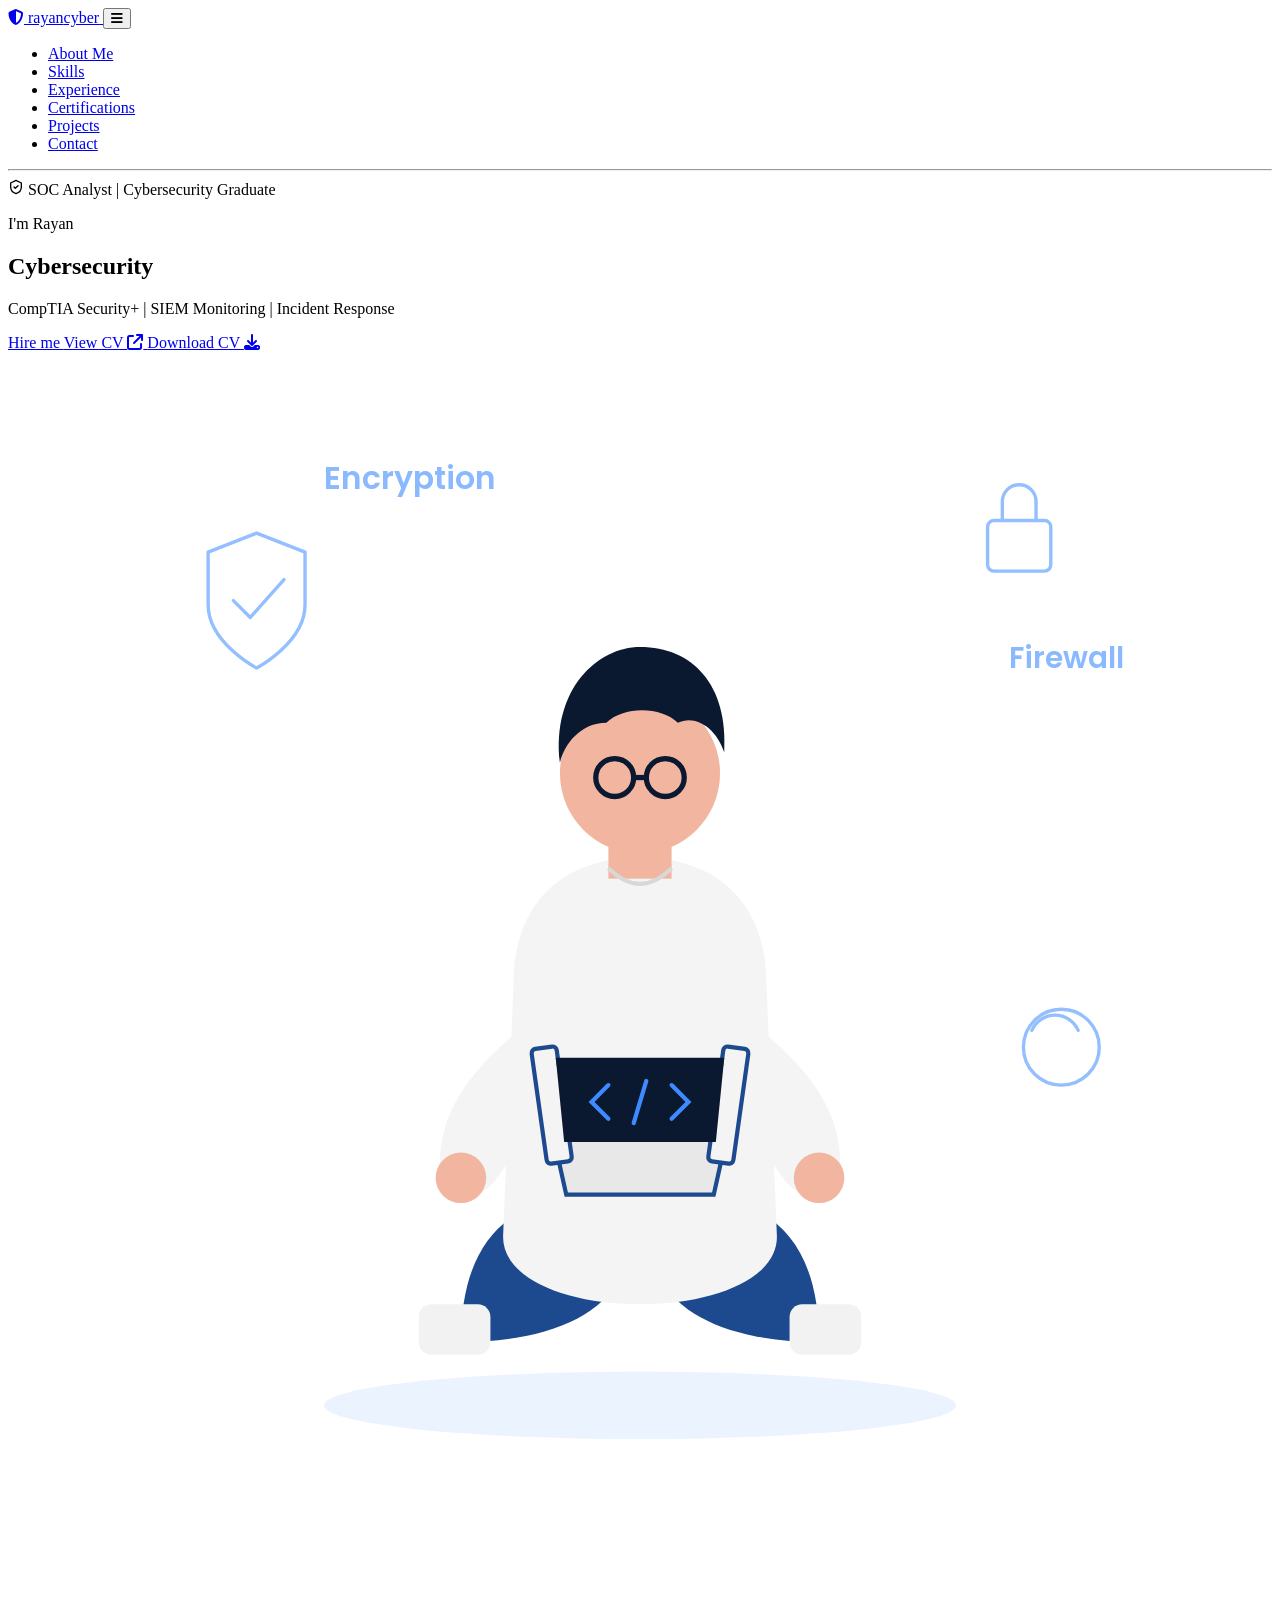
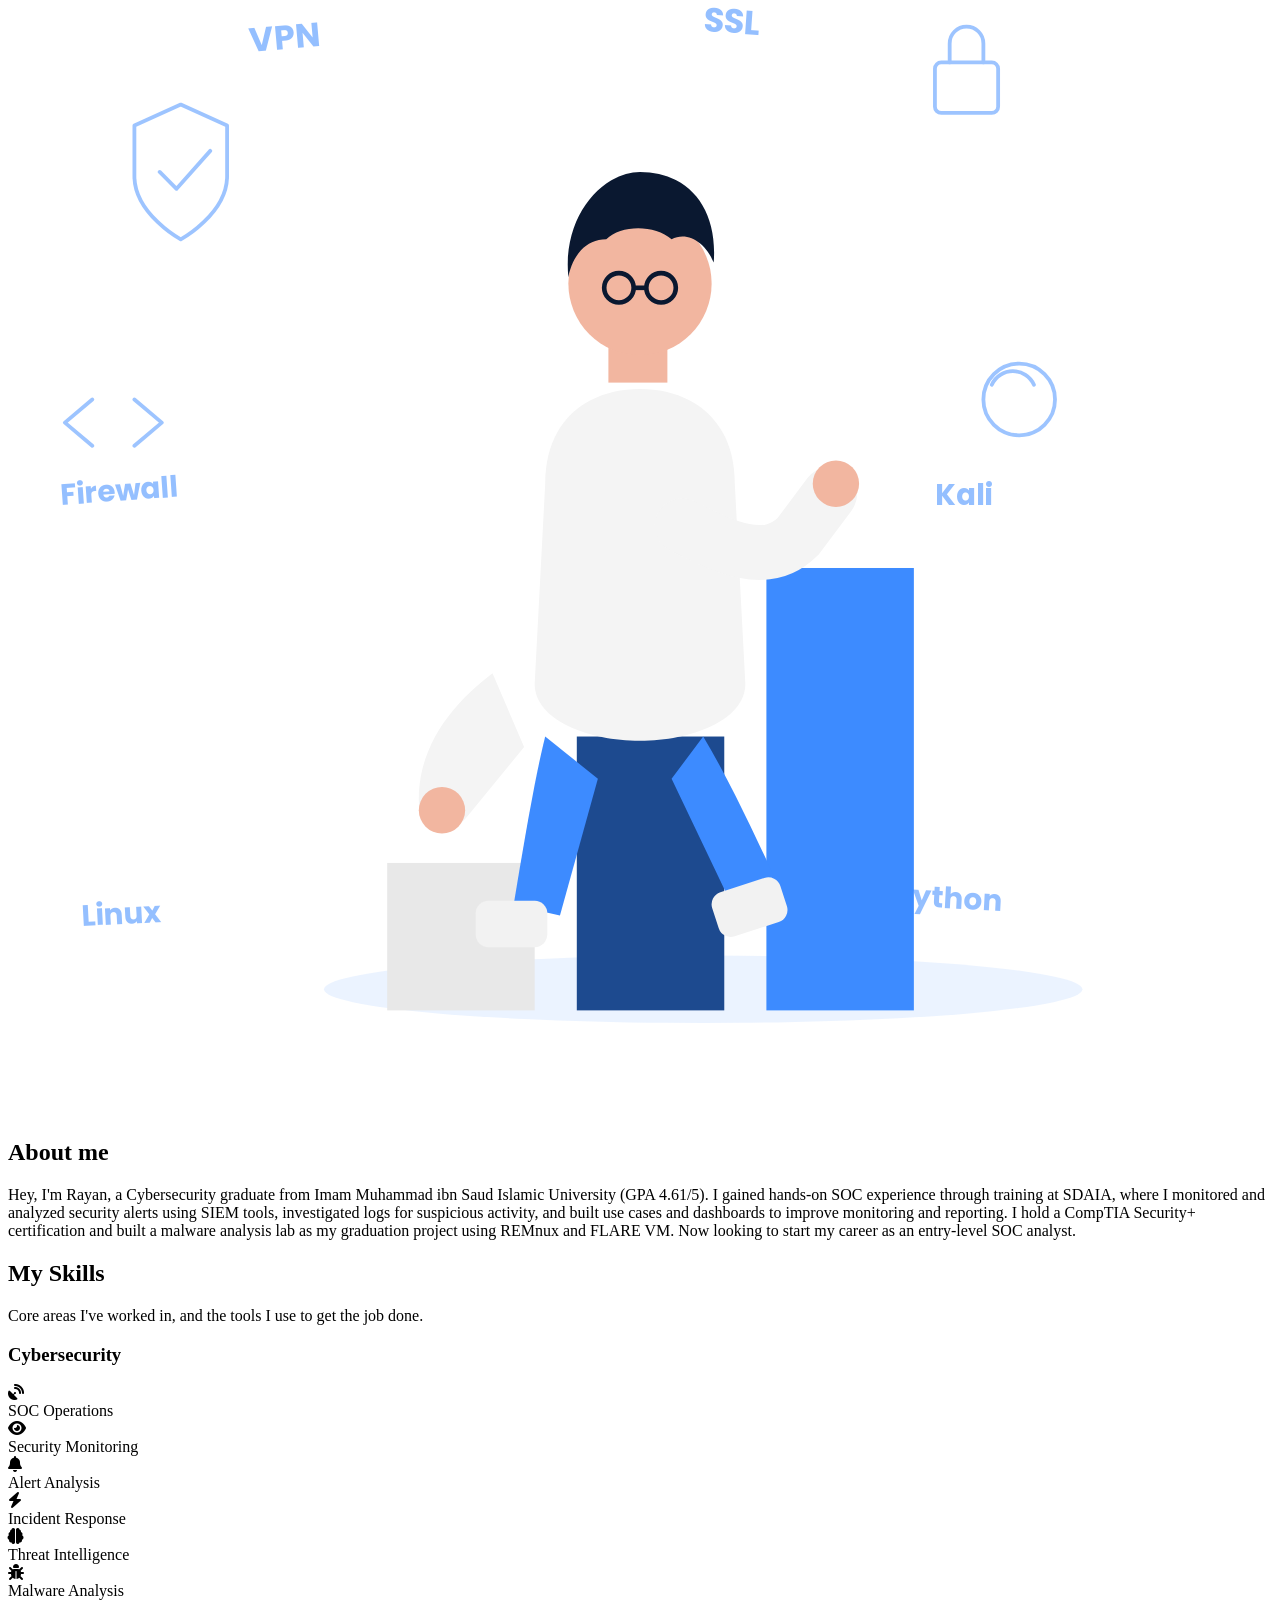
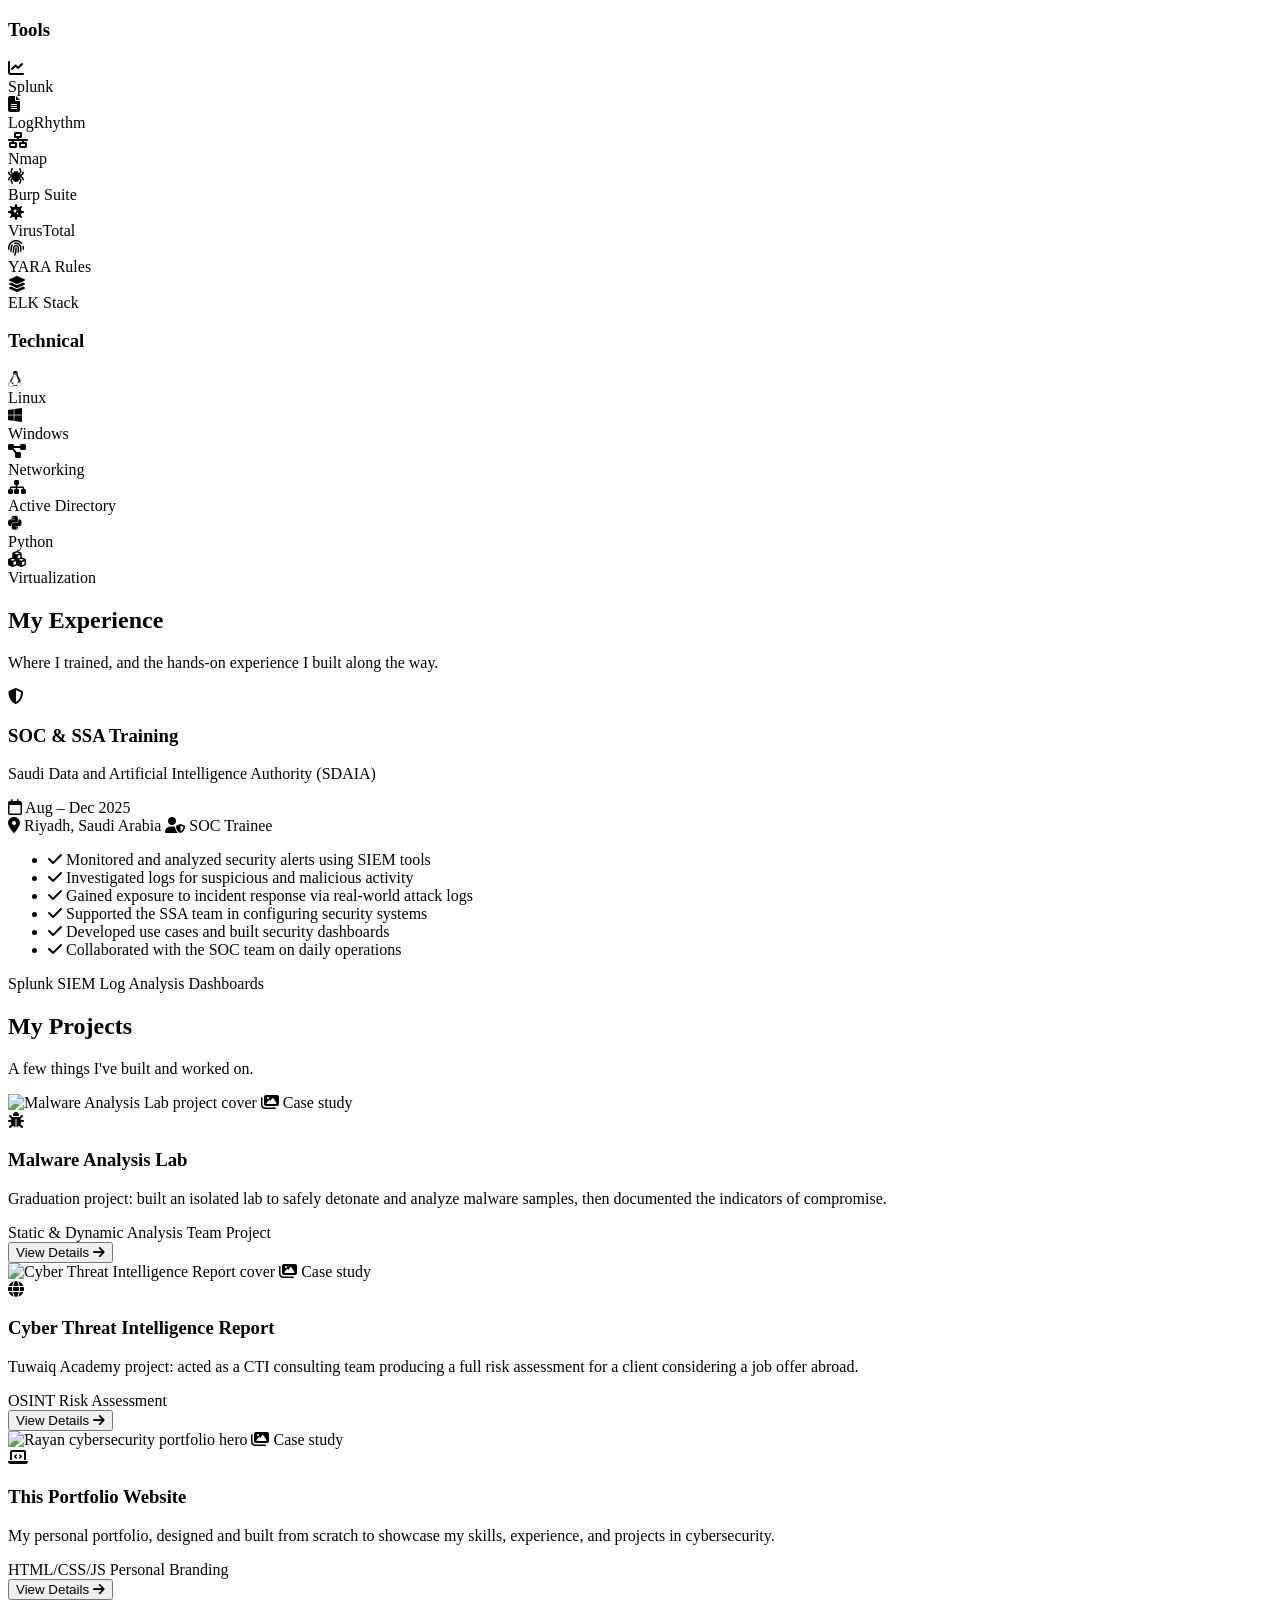
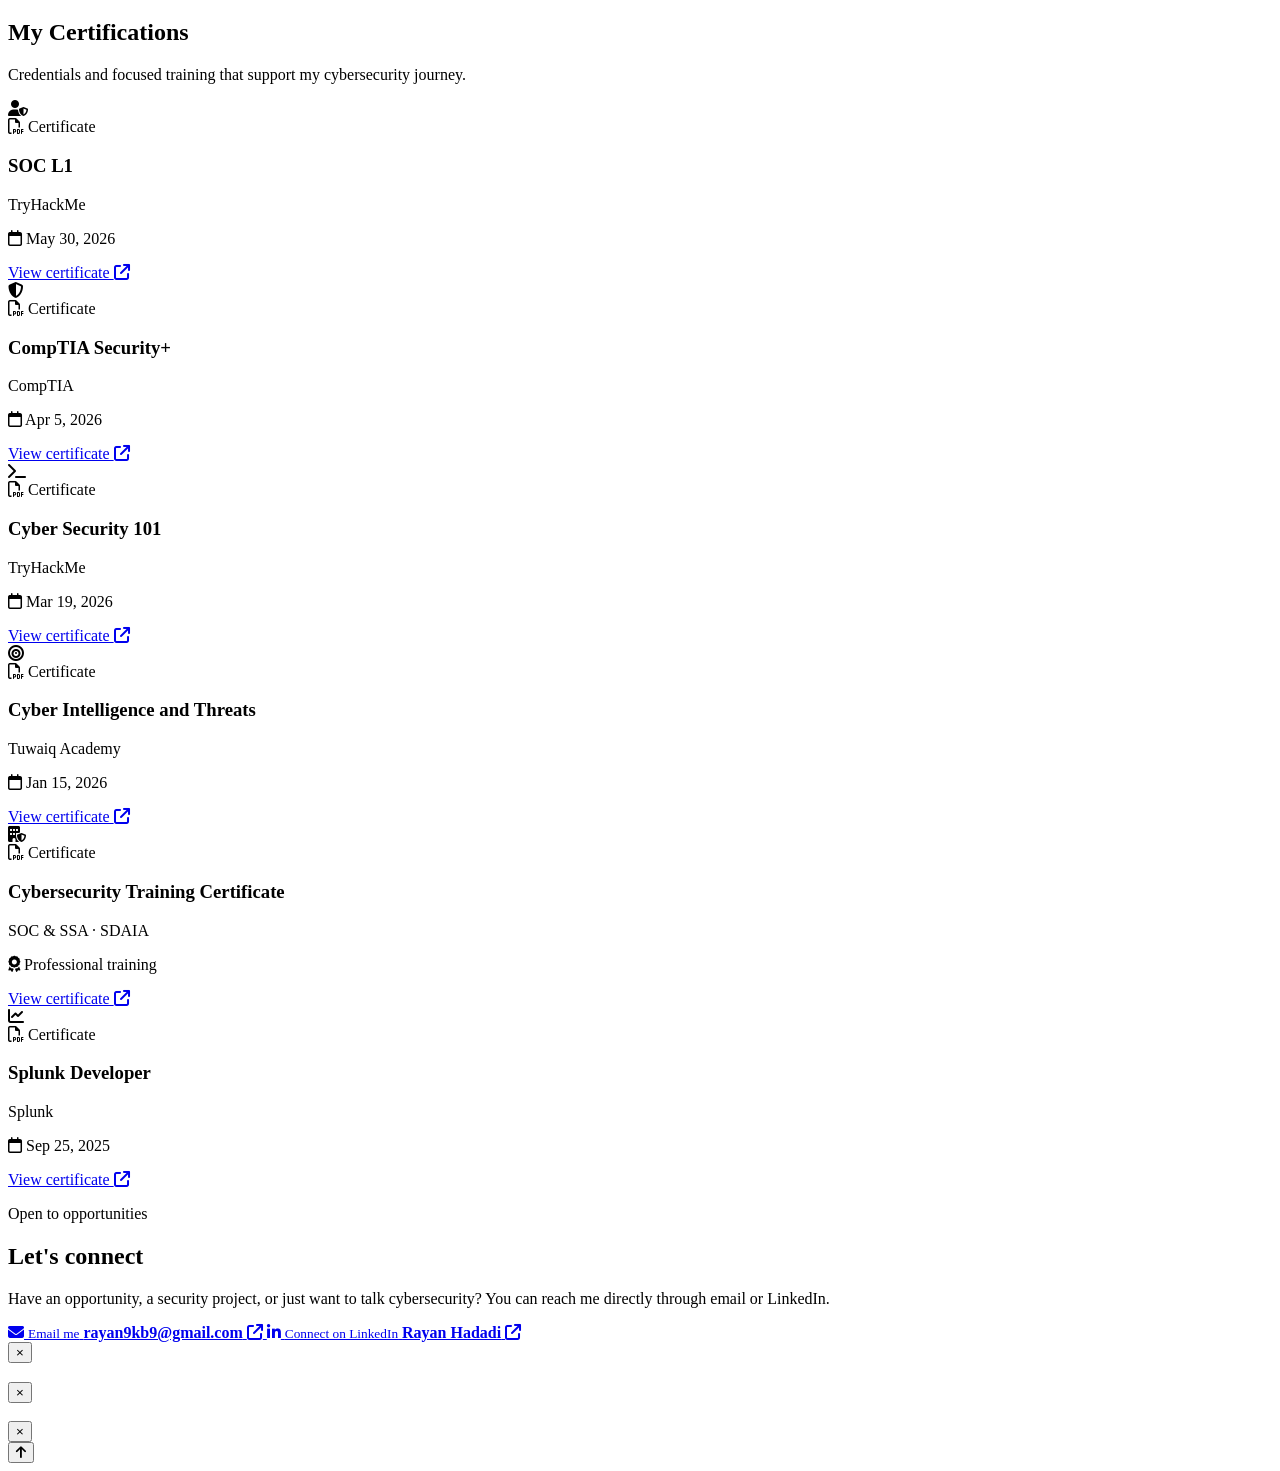
==== index.html @ 91f039a7 "Add files via upload" ====
<!DOCTYPE html>
<html lang="en">
<head>
    <meta charset="UTF-8">
    <meta name="viewport" content="width=device-width, initial-scale=1.0">
    <link rel="stylesheet" href="styles.css" />
    <link rel="preconnect" href="https://fonts.googleapis.com">
    <link href="https://fonts.googleapis.com/css2?family=Poppins:wght@400;600;700;800&display=swap" rel="stylesheet">
    <link rel="stylesheet" href="https://cdnjs.cloudflare.com/ajax/libs/font-awesome/6.5.1/css/all.min.css">
    <title>Rayan | Cybersecurity</title>
</head>
<body>

    <div class="header-bar" id="headerBar">
    <header>
        <a class="brand" href="#top" aria-label="Rayan home">
            <span class="brand-shield"><i class="fa-solid fa-shield-halved"></i></span>
            <span class="brand-name">rayan<span>cyber</span></span>
        </a>

        <button class="nav-toggle" id="navToggle" aria-label="Toggle menu" aria-expanded="false" aria-controls="navMenu">
            <i class="fa-solid fa-bars"></i>
        </button>

         <nav class="navigation" id="navMenu">
            <ul>
               <li><a href="#aboutMe">About Me</a></li>
               <li><a href="#skills">Skills</a></li>
               <li><a href="#experience">Experience</a></li>
                <li><a href="#certifications">Certifications</a></li>
               <li><a href="#projects">Projects</a></li>
               <li><a href="#contactMe">Contact</a></li>
            </ul>
         </nav>
    </header>
    <hr />
    </div>

    <main id="top">
    <section class="hero">

        <div class="hero-grid-bg" aria-hidden="true"></div>

        <div class="hero-text">
            <div class="hero-badge">
                <svg xmlns="http://www.w3.org/2000/svg" width="16" height="16" viewBox="0 0 24 24" fill="none" stroke="currentColor" stroke-width="2" stroke-linecap="round" stroke-linejoin="round">
                    <path d="M12 2 L20 6 V12 C20 17 16.5 20.5 12 22 C7.5 20.5 4 17 4 12 V6 Z"></path>
                    <path d="M9 12 l2 2 4-4"></path>
                </svg>
                <span>SOC Analyst | Cybersecurity Graduate</span>
            </div>

            <p class="hero-greeting">I'm Rayan</p>
            <h1 class="hero-title">Cybersecurity</h1>
            <p class="hero-subtitle">CompTIA Security+ | SIEM Monitoring | Incident Response</p>

            <div class="hero-buttons">
    <a href="#aboutMe" class="btn btn-primary">
        Hire me
    </a>

    <a
        href="assets/Rayan-Cyber-CV.pdf"
        class="btn btn-secondary"
        target="_blank"
        rel="noopener noreferrer"
    >
        View CV
        <i class="fa-solid fa-arrow-up-right-from-square"></i>
    </a>

    <a
        href="assets/Rayan-Cyber-CV.pdf"
        class="btn btn-secondary"
        download="Rayan-Hadadi-CV.pdf"
    >
        Download CV
        <i class="fa-solid fa-download"></i>
    </a>
</div>
</div>

        </div>

        <div class="hero-illustration">
            <svg viewBox="0 0 600 560" xmlns="http://www.w3.org/2000/svg">

                <!-- minimal supporting icons, quiet and few -->
                <g fill="none" stroke="#3d8bff" stroke-width="1.6" stroke-linecap="round" stroke-linejoin="round" opacity="0.55">

                    <!-- shield top-left -->
                    <path d="M95 95 L118 86 L141 95 L141 120 C141 138 118 150 118 150 C118 150 95 138 95 120 Z" />
                    <path d="M107 118 L115 126 L131 108" />

                    <!-- lock top-right -->
                    <rect x="465" y="80" width="30" height="24" rx="3" />
                    <path d="M472 80 v-9 a8 8 0 0 1 16 0 v9" />

                    <!-- fingerprint bottom-right -->
                    <circle cx="500" cy="330" r="18" />
                    <path d="M486 322 a12 12 0 0 1 22 0" />
                </g>

                <!-- quiet label -->
                <text x="150" y="65" font-family="Poppins, sans-serif" font-size="15" fill="#3d8bff" opacity="0.6" font-weight="600">Encryption</text>
                <text x="475" y="150" font-family="Poppins, sans-serif" font-size="14" fill="#3d8bff" opacity="0.6" font-weight="600">Firewall</text>

                <!-- ground shadow -->
                <ellipse cx="300" cy="500" rx="150" ry="16" fill="#3d8bff" opacity="0.10" />

                <!-- character sitting cross-legged with laptop -->
                <g>
                    <!-- legs -->
                    <path d="M215 470 C215 420 240 400 280 400 C300 400 300 420 290 440 C280 460 250 470 215 470 Z" fill="#1d4a8f"/>
                    <path d="M385 470 C385 420 360 400 320 400 C300 400 300 420 310 440 C320 460 350 470 385 470 Z" fill="#1d4a8f"/>
                    <rect x="195" y="452" width="34" height="24" rx="6" fill="#f2f2f2"/>
                    <rect x="371" y="452" width="34" height="24" rx="6" fill="#f2f2f2"/>

                    <!-- torso -->
                    <path d="M240 300 C240 260 265 240 300 240 C335 240 360 260 360 300 L365 420 C365 440 335 452 300 452 C265 452 235 440 235 420 Z" fill="#f4f4f4"/>

                    <!-- arms -->
                    <path d="M245 320 C220 340 205 360 205 385 C205 400 220 405 230 395 L255 360" fill="#f4f4f4"/>
                    <path d="M355 320 C380 340 395 360 395 385 C395 400 380 405 370 395 L345 360" fill="#f4f4f4"/>
                    <circle cx="215" cy="392" r="12" fill="#f2b6a0"/>
                    <circle cx="385" cy="392" r="12" fill="#f2b6a0"/>

                    <!-- laptop -->
                    <g>
                        <path d="M255 355 L345 355 L335 400 L265 400 Z" fill="#e8e8e8" stroke="#1d4a8f" stroke-width="2"/>
                        <rect x="252" y="330" width="12" height="55" rx="2" fill="#f4f4f4" stroke="#1d4a8f" stroke-width="2" transform="rotate(-8 258 357)"/>
                        <rect x="336" y="330" width="12" height="55" rx="2" fill="#f4f4f4" stroke="#1d4a8f" stroke-width="2" transform="rotate(8 342 357)"/>
                        <path d="M260 335 L340 335 L336 375 L264 375 Z" fill="#0a1830"/>
                        <path d="M285 348 l-8 8 8 8 M315 348 l8 8 -8 8 M303 346 l-6 20" stroke="#3d8bff" stroke-width="2" fill="none" stroke-linecap="round"/>
                    </g>

                    <!-- neck + head -->
                    <rect x="285" y="225" width="30" height="25" fill="#f2b6a0"/>
                    <circle cx="300" cy="200" r="38" fill="#f2b6a0"/>

                    <!-- hair -->
                    <path d="M262 195 C258 160 280 140 300 140 C325 140 342 158 340 190 C336 178 326 172 318 176 C310 168 292 168 284 176 C272 176 264 186 262 195 Z" fill="#0a1830"/>

                    <!-- glasses -->
                    <circle cx="288" cy="202" r="9" fill="none" stroke="#0a1830" stroke-width="2.5"/>
                    <circle cx="312" cy="202" r="9" fill="none" stroke="#0a1830" stroke-width="2.5"/>
                    <path d="M297 202 h6" stroke="#0a1830" stroke-width="2.5"/>

                    <!-- hoodie strings -->
                    <path d="M285 245 q15 15 30 0" fill="none" stroke="#d8d8d8" stroke-width="2"/>
                </g>
            </svg>
        </div>

    </section>

    <section class="about" id="aboutMe">

        <div class="about-illustration">
            <svg viewBox="0 0 600 560" xmlns="http://www.w3.org/2000/svg">

                <g fill="none" stroke="#3d8bff" stroke-width="1.8" stroke-linecap="round" stroke-linejoin="round" opacity="0.5">
                    <path d="M60 90 L82 80 L104 90 L104 114 C104 132 82 144 82 144 C82 144 60 132 60 114 Z" />
                    <path d="M72 112 L80 120 L96 102" />
                    <rect x="440" y="60" width="30" height="24" rx="3" />
                    <path d="M447 60 v-9 a8 8 0 0 1 16 0 v9" />
                    <path d="M40 220 l-13 11 13 11" />
                    <path d="M60 220 l13 11 -13 11" />
                    <circle cx="480" cy="220" r="17" />
                    <path d="M467 213 a11 11 0 0 1 20 0" />
                </g>

                <text x="115" y="55" font-family="Poppins, sans-serif" font-size="16" fill="#3d8bff" opacity="0.55" font-weight="700" transform="rotate(-5 115 55)">VPN</text>
                <text x="330" y="45" font-family="Poppins, sans-serif" font-size="16" fill="#3d8bff" opacity="0.55" font-weight="700" transform="rotate(4 330 45)">SSL</text>
                <text x="25" y="270" font-family="Poppins, sans-serif" font-size="14" fill="#3d8bff" opacity="0.55" font-weight="700" transform="rotate(-4 25 270)">Firewall</text>
                <text x="440" y="270" font-family="Poppins, sans-serif" font-size="14" fill="#3d8bff" opacity="0.55" font-weight="700">Kali</text>
                <text x="35" y="470" font-family="Poppins, sans-serif" font-size="14" fill="#3d8bff" opacity="0.55" font-weight="700" transform="rotate(-3 35 470)">Linux</text>
                <text x="420" y="460" font-family="Poppins, sans-serif" font-size="14" fill="#3d8bff" opacity="0.55" font-weight="700" transform="rotate(3 420 460)">Python</text>

                <ellipse cx="330" cy="500" rx="180" ry="16" fill="#3d8bff" opacity="0.10" />

                <rect x="180" y="440" width="70" height="70" fill="#e8e8e8"/>
                <rect x="270" y="380" width="70" height="130" fill="#1d4a8f"/>
                <rect x="360" y="300" width="70" height="210" fill="#3d8bff"/>

                <g transform="translate(0,0)">
                    <path d="M230 350 C210 365 195 385 195 410 C195 425 210 428 218 418 L245 385" fill="#f4f4f4"/>
                    <circle cx="206" cy="415" r="11" fill="#f2b6a0"/>

                    <path d="M255 260 C255 230 275 215 300 215 C325 215 345 230 345 260 L350 355 C350 372 325 382 300 382 C275 382 250 372 250 355 Z" fill="#f4f4f4"/>

                    <path d="M320 280 C340 290 360 300 375 285 L390 265" fill="none" stroke="#f4f4f4" stroke-width="26" stroke-linecap="round"/>
                    <circle cx="393" cy="260" r="11" fill="#f2b6a0"/>

                    <path d="M255 380 C250 400 245 430 240 460 L262 465 L280 400 Z" fill="#3d8bff"/>
                    <path d="M330 380 C345 405 358 435 368 455 L346 465 L315 400 Z" fill="#3d8bff"/>
                    <rect x="222" y="458" width="34" height="22" rx="6" fill="#f2f2f2"/>
                    <rect x="335" y="450" width="34" height="22" rx="6" fill="#f2f2f2" transform="rotate(-18 352 461)"/>

                    <rect x="285" y="188" width="28" height="24" fill="#f2b6a0"/>
                    <circle cx="300" cy="165" r="34" fill="#f2b6a0"/>
                    <path d="M266 162 C263 132 283 112 300 112 C322 112 337 128 335 155 C331 145 322 140 315 144 C307 137 291 137 284 144 C274 144 268 152 266 162 Z" fill="#0a1830"/>
                    <circle cx="290" cy="167" r="7" fill="none" stroke="#0a1830" stroke-width="2.2"/>
                    <circle cx="310" cy="167" r="7" fill="none" stroke="#0a1830" stroke-width="2.2"/>
                    <path d="M297 167 h6" stroke="#0a1830" stroke-width="2.2"/>
                </g>
            </svg>
        </div>

        <div class="about-text">
            <h2 class="about-title">About <span>me</span></h2>
            <p class="about-bio">
                Hey, I'm Rayan, a Cybersecurity graduate from Imam Muhammad ibn
                Saud Islamic University (GPA 4.61/5). I gained hands-on SOC
                experience through training at SDAIA, where I monitored and
                analyzed security alerts using SIEM tools, investigated logs for
                suspicious activity, and built use cases and dashboards to
                improve monitoring and reporting. I hold a CompTIA Security+
                certification and built a malware analysis lab as my graduation
                project using REMnux and FLARE VM. Now looking to start my
                career as an entry-level SOC analyst.
            </p>
        </div>

    </section>

    <section class="skills" id="skills">

        <div class="projects-heading">
            <h2 class="section-title">My <span>Skills</span></h2>
            <p class="section-subtitle">Core areas I've worked in, and the tools I use to get the job done.</p>
        </div>

        <div class="skills-grid">

            <div class="skill-card">
                <h3 class="skill-title">Cybersecurity</h3>
                <div class="skill-items">
                    <div class="skill-item" onclick="openSkillModal('SOC Operations', 'Running the day-to-day work of a Security Operations Center, watching over systems around the clock to catch threats early.')">
                        <div class="skill-icon"><i class="fa-solid fa-satellite-dish"></i></div>
                        <span>SOC Operations</span>
                    </div>
                    <div class="skill-item" onclick="openSkillModal('Security Monitoring', 'Continuously watching logs and events to spot unusual activity before it turns into a real security problem.')">
                        <div class="skill-icon"><i class="fa-solid fa-eye"></i></div>
                        <span>Security Monitoring</span>
                    </div>
                    <div class="skill-item" onclick="openSkillModal('Alert Analysis', 'Reviewing security alerts to tell real threats apart from false positives, and prioritizing what needs attention first.')">
                        <div class="skill-icon"><i class="fa-solid fa-bell"></i></div>
                        <span>Alert Analysis</span>
                    </div>
                    <div class="skill-item" onclick="openSkillModal('Incident Response', 'Following a clear process to contain, investigate, and recover from a security incident as quickly as possible.')">
                        <div class="skill-icon"><i class="fa-solid fa-bolt"></i></div>
                        <span>Incident Response</span>
                    </div>
                    <div class="skill-item" onclick="openSkillModal('Threat Intelligence', 'Gathering and using information about attacker tactics and known threats to stay one step ahead of them.')">
                        <div class="skill-icon"><i class="fa-solid fa-brain"></i></div>
                        <span>Threat Intelligence</span>
                    </div>
                    <div class="skill-item" onclick="openSkillModal('Malware Analysis', 'Examining suspicious files or programs to understand what they do and how dangerous they really are.')">
                        <div class="skill-icon"><i class="fa-solid fa-bug"></i></div>
                        <span>Malware Analysis</span>
                    </div>
                </div>
            </div>

            <div class="skill-card">
                <h3 class="skill-title">Tools</h3>
                <div class="skill-items">
                    <div class="skill-item" onclick="openSkillModal('Splunk', 'A SIEM platform used to collect, search, and visualize logs from across an organization to detect threats.')">
                        <div class="skill-icon"><i class="fa-solid fa-chart-line"></i></div>
                        <span>Splunk</span>
                    </div>
                    <div class="skill-item" onclick="openSkillModal('LogRhythm', 'A SIEM tool used to centralize security logs and build detection rules and monitoring dashboards.')">
                        <div class="skill-icon"><i class="fa-solid fa-file-lines"></i></div>
                        <span>LogRhythm</span>
                    </div>
                    <div class="skill-item" onclick="openSkillModal('Nmap', 'A network scanning tool used to discover devices, open ports, and running services on a network.')">
                        <div class="skill-icon"><i class="fa-solid fa-network-wired"></i></div>
                        <span>Nmap</span>
                    </div>
                    <div class="skill-item" onclick="openSkillModal('Burp Suite', 'A web application testing tool used to find security vulnerabilities like injection flaws or broken authentication.')">
                        <div class="skill-icon"><i class="fa-solid fa-spider"></i></div>
                        <span>Burp Suite</span>
                    </div>
                    <div class="skill-item" onclick="openSkillModal('VirusTotal', 'An online service that scans files and URLs against many antivirus engines to check if they\'re malicious.')">
                        <div class="skill-icon"><i class="fa-solid fa-virus"></i></div>
                        <span>VirusTotal</span>
                    </div>
                    <div class="skill-item" onclick="openSkillModal('YARA Rules', 'A pattern-matching tool used to identify and classify malware based on its unique characteristics.')">
                        <div class="skill-icon"><i class="fa-solid fa-fingerprint"></i></div>
                        <span>YARA Rules</span>
                    </div>
                    <div class="skill-item" onclick="openSkillModal('ELK Stack', 'A set of tools (Elasticsearch, Logstash, Kibana) used to collect, search, and visualize log data for security monitoring.')">
                        <div class="skill-icon"><i class="fa-solid fa-layer-group"></i></div>
                        <span>ELK Stack</span>
                    </div>
                </div>
            </div>

            <div class="skill-card">
                <h3 class="skill-title">Technical</h3>
                <div class="skill-items">
                    <div class="skill-item" onclick="openSkillModal('Linux', 'Comfortable working from the terminal to navigate systems, run security tools, and read through logs — the base for most SOC and malware analysis work I do (REMnux, command-line log parsing, and more).')">
                        <div class="skill-icon"><i class="fa-brands fa-linux"></i></div>
                        <span>Linux</span>
                    </div>
                    <div class="skill-item" onclick="openSkillModal('Windows', 'Familiar with Windows from a defender\'s point of view: reading Event Viewer logs, tracking process activity, and recognizing the attack techniques commonly used against it.')">
                        <div class="skill-icon"><i class="fa-brands fa-windows"></i></div>
                        <span>Windows</span>
                    </div>
                    <div class="skill-item" onclick="openSkillModal('Networking', 'Understanding how data moves across networks, including IP addressing, protocols, and where attacks can happen.')">
                        <div class="skill-icon"><i class="fa-solid fa-diagram-project"></i></div>
                        <span>Networking</span>
                    </div>
                    <div class="skill-item" onclick="openSkillModal('Active Directory', 'Microsoft\'s system for managing users, computers, and permissions across an organization\'s network.')">
                        <div class="skill-icon"><i class="fa-solid fa-sitemap"></i></div>
                        <span>Active Directory</span>
                    </div>
                    <div class="skill-item" onclick="openSkillModal('Python', 'A programming language used to automate security tasks, parse logs, and build small custom tools.')">
                        <div class="skill-icon"><i class="fa-brands fa-python"></i></div>
                        <span>Python</span>
                    </div>
                    <div class="skill-item" onclick="openSkillModal('Virtualization', 'Running isolated virtual machines to safely test tools, simulate attacks, or set up lab environments.')">
                        <div class="skill-icon"><i class="fa-solid fa-cubes"></i></div>
                        <span>Virtualization</span>
                    </div>
                </div>
            </div>

        </div>

    </section>

    <section class="experience" id="experience">

        <div class="projects-heading">
            <h2 class="section-title">My <span>Experience</span></h2>
            <p class="section-subtitle">Where I trained, and the hands-on experience I built along the way.</p>
        </div>

        <div class="timeline">

            <div class="timeline-item">
                <div class="timeline-marker">
                    <i class="fa-solid fa-shield-halved"></i>
                </div>
                <div class="timeline-content">

                    <div class="timeline-top">
                        <div>
                            <h3 class="timeline-title">SOC &amp; SSA Training</h3>
                            <p class="timeline-org">Saudi Data and Artificial Intelligence Authority (SDAIA)</p>
                        </div>
                        <span class="timeline-date"><i class="fa-regular fa-calendar"></i> Aug – Dec 2025</span>
                    </div>

                    <div class="timeline-meta">
                        <span><i class="fa-solid fa-location-dot"></i> Riyadh, Saudi Arabia</span>
                        <span><i class="fa-solid fa-user-shield"></i> SOC Trainee</span>
                    </div>

                    <ul class="timeline-checklist">
                        <li><i class="fa-solid fa-check"></i> Monitored and analyzed security alerts using SIEM tools</li>
                        <li><i class="fa-solid fa-check"></i> Investigated logs for suspicious and malicious activity</li>
                        <li><i class="fa-solid fa-check"></i> Gained exposure to incident response via real-world attack logs</li>
                        <li><i class="fa-solid fa-check"></i> Supported the SSA team in configuring security systems</li>
                        <li><i class="fa-solid fa-check"></i> Developed use cases and built security dashboards</li>
                        <li><i class="fa-solid fa-check"></i> Collaborated with the SOC team on daily operations</li>
                    </ul>

                    <div class="timeline-tools">
                        <span>Splunk</span>
                        <span>SIEM</span>
                        <span>Log Analysis</span>
                        <span>Dashboards</span>
                    </div>

                </div>
            </div>

        </div>

    </section>

    <section class="projects" id="projects">

        <div class="projects-heading">
            <h2 class="section-title">My <span>Projects</span></h2>
            <p class="section-subtitle">A few things I've built and worked on.</p>
        </div>

        <div class="projects-grid">

            <div class="project-card project-card-featured">
                <div class="project-card-preview">
                    <img src="assets/gallery/malware-cover.png" alt="Malware Analysis Lab project cover" loading="lazy">
                    <span class="project-file-badge"><i class="fa-solid fa-images"></i> Case study</span>
                </div>
                <div class="project-icon"><i class="fa-solid fa-bug"></i></div>
                <h3 class="project-title">Malware Analysis Lab</h3>
                <p class="project-desc">Graduation project: built an isolated lab to safely detonate and analyze malware samples, then documented the indicators of compromise.</p>
                <div class="project-tags">
                    <span>Static &amp; Dynamic Analysis</span>
                    <span>Team Project</span>
                </div>
                <button class="btn-view-details" onclick="openProjectModal('malware')">View Details <i class="fa-solid fa-arrow-right"></i></button>
            </div>

            <div class="project-card project-card-featured">
                <div class="project-card-preview">
                    <img src="assets/gallery/cti-cover.png" alt="Cyber Threat Intelligence Report cover" loading="lazy">
                    <span class="project-file-badge"><i class="fa-solid fa-images"></i> Case study</span>
                </div>
                <div class="project-icon"><i class="fa-solid fa-globe"></i></div>
                <h3 class="project-title">Cyber Threat Intelligence Report</h3>
                <p class="project-desc">Tuwaiq Academy project: acted as a CTI consulting team producing a full risk assessment for a client considering a job offer abroad.</p>
                <div class="project-tags">
                    <span>OSINT</span>
                    <span>Risk Assessment</span>
                </div>
                <button class="btn-view-details" onclick="openProjectModal('cti')">View Details <i class="fa-solid fa-arrow-right"></i></button>
            </div>

            <div class="project-card project-card-featured">
                <div class="project-card-preview">
                    <img src="assets/rayan-cyber-hero.png" alt="Rayan cybersecurity portfolio hero" loading="lazy">
                    <span class="project-file-badge"><i class="fa-solid fa-images"></i> Case study</span>
                </div>
                <div class="project-icon"><i class="fa-solid fa-laptop-code"></i></div>
                <h3 class="project-title">This Portfolio Website</h3>
                <p class="project-desc">My personal portfolio, designed and built from scratch to showcase my skills, experience, and projects in cybersecurity.</p>
                <div class="project-tags">
                    <span>HTML/CSS/JS</span>
                    <span>Personal Branding</span>
                </div>
                <button class="btn-view-details" onclick="openProjectModal('portfolio')">View Details <i class="fa-solid fa-arrow-right"></i></button>
            </div>

        </div>

    </section>
    <section class="certifications" id="certifications">

        <div class="projects-heading">
            <h2 class="section-title">My <span>Certifications</span></h2>
            <p class="section-subtitle">Credentials and focused training that support my cybersecurity journey.</p>
        </div>

        <div class="certifications-grid">

            <article class="certification-card">
                <div class="certification-top">
                    <div class="certification-icon"><i class="fa-solid fa-user-shield"></i></div>
                    <span class="certification-status"><i class="fa-regular fa-file-pdf"></i> Certificate</span>
                </div>
                <h3 class="certification-title">SOC L1</h3>
                <p class="certification-provider">TryHackMe</p>
                <p class="certification-date"><i class="fa-regular fa-calendar"></i> May 30, 2026</p>
                <a class="certification-link" href="assets/certificates/soc-l1-tryhackme.pdf" target="_blank" rel="noopener">
                    View certificate <i class="fa-solid fa-arrow-up-right-from-square"></i>
                </a>
            </article>

            <article class="certification-card">
                <div class="certification-top">
                    <div class="certification-icon"><i class="fa-solid fa-shield-halved"></i></div>
                    <span class="certification-status"><i class="fa-regular fa-file-pdf"></i> Certificate</span>
                </div>
                <h3 class="certification-title">CompTIA Security+</h3>
                <p class="certification-provider">CompTIA</p>
                <p class="certification-date"><i class="fa-regular fa-calendar"></i> Apr 5, 2026</p>
                <a class="certification-link" href="assets/certificates/comptia-security-plus.pdf" target="_blank" rel="noopener">
                    View certificate <i class="fa-solid fa-arrow-up-right-from-square"></i>
                </a>
            </article>

            <article class="certification-card">
                <div class="certification-top">
                    <div class="certification-icon"><i class="fa-solid fa-terminal"></i></div>
                    <span class="certification-status"><i class="fa-regular fa-file-pdf"></i> Certificate</span>
                </div>
                <h3 class="certification-title">Cyber Security 101</h3>
                <p class="certification-provider">TryHackMe</p>
                <p class="certification-date"><i class="fa-regular fa-calendar"></i> Mar 19, 2026</p>
                <a class="certification-link" href="assets/certificates/cyber-security-101-tryhackme.pdf" target="_blank" rel="noopener">
                    View certificate <i class="fa-solid fa-arrow-up-right-from-square"></i>
                </a>
            </article>

            <article class="certification-card">
                <div class="certification-top">
                    <div class="certification-icon"><i class="fa-solid fa-bullseye"></i></div>
                    <span class="certification-status"><i class="fa-regular fa-file-pdf"></i> Certificate</span>
                </div>
                <h3 class="certification-title">Cyber Intelligence and Threats</h3>
                <p class="certification-provider">Tuwaiq Academy</p>
                <p class="certification-date"><i class="fa-regular fa-calendar"></i> Jan 15, 2026</p>
                <a class="certification-link" href="assets/certificates/cyber-intelligence-and-threats-tuwaiq.pdf" target="_blank" rel="noopener">
                    View certificate <i class="fa-solid fa-arrow-up-right-from-square"></i>
                </a>
            </article>

            <article class="certification-card">
                <div class="certification-top">
                    <div class="certification-icon"><i class="fa-solid fa-building-shield"></i></div>
                    <span class="certification-status"><i class="fa-regular fa-file-pdf"></i> Certificate</span>
                </div>
                <h3 class="certification-title">Cybersecurity Training Certificate</h3>
                <p class="certification-provider">SOC &amp; SSA · SDAIA</p>
                <p class="certification-date"><i class="fa-solid fa-award"></i> Professional training</p>
                <a class="certification-link" href="assets/certificates/cybersecurity-training-soc-ssa-sdaia.pdf" target="_blank" rel="noopener">
                    View certificate <i class="fa-solid fa-arrow-up-right-from-square"></i>
                </a>
            </article>

            <article class="certification-card">
                <div class="certification-top">
                    <div class="certification-icon"><i class="fa-solid fa-chart-line"></i></div>
                    <span class="certification-status"><i class="fa-regular fa-file-pdf"></i> Certificate</span>
                </div>
                <h3 class="certification-title">Splunk Developer</h3>
                <p class="certification-provider">Splunk</p>
                <p class="certification-date"><i class="fa-regular fa-calendar"></i> Sep 25, 2025</p>
                <a class="certification-link" href="assets/certificates/splunk-developer.pdf" target="_blank" rel="noopener">
                    View certificate <i class="fa-solid fa-arrow-up-right-from-square"></i>
                </a>
            </article>

        </div>

    </section>

    <section class="contact" id="contactMe">
    <div class="contact-panel">
        <div class="contact-copy">
            <p class="section-kicker"><span></span> Open to opportunities</p>

            <h2 class="section-title">
                Let's <span>connect</span>
            </h2>

            <p>
                Have an opportunity, a security project, or just want to talk
                cybersecurity? You can reach me directly through email or LinkedIn.
            </p>
        </div>

        <div class="contact-links">
            <a class="contact-link-card" href="mailto:rayan9kb9@gmail.com">
                <span class="contact-link-icon">
                    <i class="fa-solid fa-envelope"></i>
                </span>

                <span class="contact-link-content">
                    <small>Email me</small>
                    <strong>rayan9kb9@gmail.com</strong>
                </span>

                <i class="fa-solid fa-arrow-up-right-from-square contact-link-arrow"></i>
            </a>

            <a
                class="contact-link-card"
                href="https://www.linkedin.com/in/rayan-hadadi-b7b187374"
                target="_blank"
                rel="noopener noreferrer"
                aria-label="Open Rayan Hadadi LinkedIn profile"
            >
                <span class="contact-link-icon linkedin-icon">
                    <i class="fa-brands fa-linkedin-in"></i>
                </span>

                <span class="contact-link-content">
                    <small>Connect on LinkedIn</small>
                    <strong>Rayan Hadadi</strong>
                </span>

                <i class="fa-solid fa-arrow-up-right-from-square contact-link-arrow"></i>
            </a>
        </div>
    </div>
</section>

    </main>

    <div class="skill-modal" id="projectModal">
        <div class="skill-modal-box project-modal-box">
            <button class="skill-modal-close" onclick="closeProjectModal()">&times;</button>
            <h3 id="projectModalTitle"></h3>
            <p class="project-modal-subtitle" id="projectModalSubtitle"></p>
            <div class="project-modal-tags" id="projectModalTags"></div>
            <div class="project-gallery" id="projectGallery" aria-label="Project screenshots"></div>
            <div class="project-actions" id="projectActions"></div>
            <div id="projectModalBody"></div>
        </div>
    </div>

    <div class="skill-modal" id="skillModal">
        <div class="skill-modal-box">
            <button class="skill-modal-close" onclick="closeSkillModal()">&times;</button>
            <h3 id="skillModalTitle"></h3>
            <p id="skillModalDesc"></p>
        </div>
    </div>

    <script>
        function openSkillModal(title, desc) {
            document.getElementById('skillModalTitle').textContent = title;
            document.getElementById('skillModalDesc').textContent = desc;
            document.getElementById('skillModal').classList.add('active');
        }
        function closeSkillModal() {
            document.getElementById('skillModal').classList.remove('active');
        }
        document.getElementById('skillModal').addEventListener('click', function(e) {
            if (e.target === this) closeSkillModal();
        });

        const projectsData = {
            malware: {
                title: "Malware Analysis Lab",
                subtitle: "Graduation Project · Imam Muhammad ibn Saud Islamic University · Team of 4",
                tags: ["VirtualBox", "FLARE VM", "REMnux", "Wireshark", "ProcMon", "VirusTotal", "INetSim"],
                gallery: [
                    { src: "assets/gallery/malware-cover.png", alt: "Malware Analysis Lab project cover", caption: "Project cover" },
                    { src: "assets/gallery/malware-tools-overview.png", alt: "Static and dynamic malware analysis tools used", caption: "Tools overview" },
                    { src: "assets/gallery/malware-lab-setup.png", alt: "Malware analysis system design and lab requirements", caption: "Isolated lab design" },
                    { src: "assets/gallery/malware-test-results.png", alt: "Malware analysis testing and results", caption: "Testing and results" }
                ],
                sections: [
                    {
                        heading: "Overview",
                        text: "Modern malware is built to evade regular antivirus tools and often hides its behavior until it runs. Our team built a fully isolated lab to safely detonate real malware samples, observe exactly what they do, and pull out indicators of compromise (IOCs) without any risk to a real system."
                    },
                    {
                        heading: "What I worked on",
                        list: [
                            "Set up a Windows victim VM (FLARE VM) and a Linux analysis VM (REMnux) inside VirtualBox",
                            "Isolated the lab network from the host: custom DHCP range, and rerouted DNS through INetSim on REMnux so the malware believes it has internet access while staying fully contained",
                            "Took a snapshot before every step so we could always roll back to a clean state",
                            "Ran static analysis with PEview and FLOSS to inspect the file structure and pull out hidden/obfuscated strings, then checked the sample against VirusTotal",
                            "Ran dynamic analysis by executing the sample and watching it live with ProcMon (file/registry changes) and Wireshark (network traffic, including its HTTP requests)",
                            "Pulled the sample's SHA256 and MD5 hashes via command line for identification and reporting"
                        ]
                    },
                    {
                        heading: "Outcome",
                        text: "We successfully documented the sample's behavior end-to-end — from the files it touched, to the network requests it made — and produced a clear IOC report. It gave me real hands-on experience with the exact workflow a malware analyst uses day to day."
                    }
                ]
            },
            cti: {
                title: "Cyber Threat Intelligence Report",
                subtitle: "Tuwaiq Academy Project · Team of 4",
                tags: ["OSINT", "Threat Intelligence", "Attack Surface Mapping", "Risk Reporting"],
                gallery: [
                    { src: "assets/gallery/cti-cover.png", alt: "Cyber Threat Intelligence report cover", caption: "Report cover" },
                    { src: "assets/gallery/cti-attack-vectors.png", alt: "Main cyber attack vectors identified in the assessment", caption: "Key attack vectors" },
                    { src: "assets/gallery/cti-threat-assessment.png", alt: "Threat and risk assessment ranking", caption: "Threat & risk assessment" },
                    { src: "assets/gallery/cti-recommendations.png", alt: "Immediate and long-term cybersecurity recommendations", caption: "Recommendations" }
                ],
                sections: [
                    {
                        heading: "The scenario",
                        text: "Our team played the role of a CTI consulting company. A client had just received a job offer from a university in an unfamiliar city and country, and wanted an independent risk assessment before accepting — covering the university's digital reputation, the safety of the destination city, and its exposure to cyberattacks."
                    },
                    {
                        heading: "What I worked on",
                        list: [
                            "Ran OSINT research on the university's leadership using public search platforms, uncovering exposed personal emails and phone numbers that could enable targeted phishing or social engineering",
                            "Reviewed recent news coverage and public breach-tracking sites, surfacing past incidents such as a third-party ransomware breach and personal email leaks tied to a data breach",
                            "Mapped the university's external attack surface using Shodan, identifying open ports (SSH, Kerberos, HTTPS) that represent potential entry points if credentials are ever weak",
                            "Compared candidate destination cities on safety, political stability, infrastructure, and healthcare access to advise on the safest choice for international travel",
                            "Compiled a full risk register (critical / high / medium) covering ransomware, phishing, exposed ports, and reputational risk, each with a recommended response"
                        ]
                    },
                    {
                        heading: "Outcome",
                        text: "We delivered a full intelligence report with an executive summary, a ranked risk assessment, and a prioritized action plan split into immediate (0-30 day) and long-term (1-12 month) recommendations — plus a clear final recommendation on both the safest destination and the cybersecurity steps the university should take first."
                    }
                ]
            },
            portfolio: {
                title: "This Portfolio Website",
                subtitle: "Personal Project · Solo",
                tags: ["HTML", "CSS", "JavaScript"],
                gallery: [
                    { src: "assets/rayan-cyber-hero.png", alt: "Rayan cybersecurity portfolio hero section", caption: "Portfolio hero section" }
                ],
                sections: [
                    {
                        heading: "Overview",
                        text: "My personal portfolio, built from scratch to present myself to employers: who I am, what I've trained in, the skills I bring, and the projects I've worked on."
                    },
                    {
                        heading: "What's in it",
                        list: [
                            "A hero section introducing me and my focus area",
                            "An about section with my background and education",
                            "A categorized, interactive skills section with quick explanations for each skill",
                            "A timeline of my practical experience",
                            "This projects section you're looking at right now"
                        ]
                    }
                ]
            }
        };

        function openProjectModal(key) {
            const data = projectsData[key];
            if (!data) return;

            document.getElementById('projectModalTitle').textContent = data.title;
            document.getElementById('projectModalSubtitle').textContent = data.subtitle;

            const tagsEl = document.getElementById('projectModalTags');
            tagsEl.innerHTML = '';
            data.tags.forEach(tag => {
                const span = document.createElement('span');
                span.textContent = tag;
                tagsEl.appendChild(span);
            });

            const galleryEl = document.getElementById('projectGallery');
            galleryEl.innerHTML = '';
            if (data.gallery && data.gallery.length) {
                const galleryGrid = document.createElement('div');
                galleryGrid.className = 'project-gallery-grid';
                data.gallery.forEach((image, index) => {
                    const figure = document.createElement('figure');
                    figure.className = 'project-gallery-item';
                    figure.innerHTML = `
                        <button type="button" class="project-gallery-button" onclick="openImagePreview('${image.src}', '${image.alt.replace(/'/g, "\\'")}')" aria-label="View ${image.caption}">
                            <img src="${image.src}" alt="${image.alt}" loading="lazy">
                            <span class="project-gallery-caption">${image.caption}<i class="fa-solid fa-expand"></i></span>
                        </button>
                    `;
                    galleryGrid.appendChild(figure);
                });
                galleryEl.appendChild(galleryGrid);
            }

            const actionsEl = document.getElementById('projectActions');
            actionsEl.innerHTML = '';
            if (data.report) {
                actionsEl.innerHTML = `
                    <a class="project-action project-action-primary" href="${data.report}" target="_blank" rel="noopener">
                        <i class="fa-regular fa-eye"></i> Open full report
                    </a>
                    <a class="project-action project-action-secondary" href="${data.report}" download>
                        <i class="fa-solid fa-download"></i> Download PDF
                    </a>
                `;
            }

            const bodyEl = document.getElementById('projectModalBody');
            bodyEl.innerHTML = '';
            data.sections.forEach(section => {
                const h4 = document.createElement('h4');
                h4.className = 'project-modal-heading';
                h4.textContent = section.heading;
                bodyEl.appendChild(h4);

                if (section.text) {
                    const p = document.createElement('p');
                    p.className = 'project-modal-text';
                    p.textContent = section.text;
                    bodyEl.appendChild(p);
                }

                if (section.list) {
                    const ul = document.createElement('ul');
                    ul.className = 'project-modal-list';
                    section.list.forEach(item => {
                        const li = document.createElement('li');
                        li.innerHTML = '<i class="fa-solid fa-check"></i> ' + item;
                        ul.appendChild(li);
                    });
                    bodyEl.appendChild(ul);
                }
            });

            document.getElementById('projectModal').classList.add('active');
        }

        function closeProjectModal() {
            document.getElementById('projectModal').classList.remove('active');
        }

        document.getElementById('projectModal').addEventListener('click', function(e) {
            if (e.target === this) closeProjectModal();
        });

        function openImagePreview(src, alt) {
            const preview = document.getElementById('imagePreview');
            document.getElementById('imagePreviewImage').src = src;
            document.getElementById('imagePreviewImage').alt = alt;
            preview.classList.add('active');
        }

        function closeImagePreview() {
            document.getElementById('imagePreview').classList.remove('active');
        }

        document.getElementById('imagePreview').addEventListener('click', function(e) {
            if (e.target === this) closeImagePreview();
        });

        document.addEventListener('keydown', function(e) {
            if (e.key !== 'Escape') return;
            closeProjectModal();
            closeSkillModal();
            closeImagePreview();
        });

        /* ---------- Sticky header background ---------- */
        const headerBar = document.getElementById('headerBar');
        function updateHeaderBar() {
            headerBar.classList.toggle('scrolled', window.scrollY > 12);
        }
        updateHeaderBar();
        window.addEventListener('scroll', updateHeaderBar, { passive: true });

        /* ---------- Mobile menu ---------- */
        const navToggle = document.getElementById('navToggle');
        const navMenu = document.getElementById('navMenu');
        navToggle.addEventListener('click', function() {
            const isOpen = navMenu.classList.toggle('open');
            navToggle.setAttribute('aria-expanded', isOpen ? 'true' : 'false');
            navToggle.innerHTML = isOpen ? '<i class="fa-solid fa-xmark"></i>' : '<i class="fa-solid fa-bars"></i>';
        });
        navMenu.querySelectorAll('a').forEach(link => {
            link.addEventListener('click', function() {
                navMenu.classList.remove('open');
                navToggle.setAttribute('aria-expanded', 'false');
                navToggle.innerHTML = '<i class="fa-solid fa-bars"></i>';
            });
        });

        /* ---------- Active nav link on scroll ---------- */
        const navLinks = Array.from(navMenu.querySelectorAll('a[href^="#"]'));
        const trackedSections = navLinks
            .map(link => document.querySelector(link.getAttribute('href')))
            .filter(Boolean);

        if ('IntersectionObserver' in window && trackedSections.length) {
            const navObserver = new IntersectionObserver((entries) => {
                entries.forEach(entry => {
                    const link = navLinks.find(a => a.getAttribute('href') === '#' + entry.target.id);
                    if (!link) return;
                    if (entry.isIntersecting) {
                        navLinks.forEach(a => a.classList.remove('active-link'));
                        link.classList.add('active-link');
                    }
                });
            }, { rootMargin: '-45% 0px -50% 0px', threshold: 0 });

            trackedSections.forEach(section => navObserver.observe(section));
        }

        /* ---------- Scroll reveal ---------- */
        const revealEls = document.querySelectorAll(
            '.hero-text, .hero-illustration, .about-illustration, .about-text, ' +
            '.projects-heading, .skills-grid, .timeline, .projects-grid, ' +
            '.certifications-grid, .contact-panel'
        );

        if ('IntersectionObserver' in window) {
            const revealObserver = new IntersectionObserver((entries, observer) => {
                entries.forEach(entry => {
                    if (entry.isIntersecting) {
                        entry.target.classList.add('in-view');
                        observer.unobserve(entry.target);
                    }
                });
            }, { threshold: 0.12 });

            revealEls.forEach(el => {
                el.classList.add('reveal');
                revealObserver.observe(el);
            });
        } else {
            revealEls.forEach(el => el.classList.add('reveal', 'in-view'));
        }

        /* ---------- Back to top ---------- */
        const backToTop = document.getElementById('backToTop');
        function updateBackToTop() {
            backToTop.classList.toggle('visible', window.scrollY > 500);
        }
        updateBackToTop();
        window.addEventListener('scroll', updateBackToTop, { passive: true });
        backToTop.addEventListener('click', function() {
            window.scrollTo({ top: 0, behavior: 'smooth' });
        });
    </script>

    <div class="image-preview" id="imagePreview" role="dialog" aria-modal="true" aria-label="Expanded project image">
        <button class="image-preview-close" onclick="closeImagePreview()" aria-label="Close image preview">&times;</button>
        <img id="imagePreviewImage" src="" alt="">
    </div>

    <button class="back-to-top" id="backToTop" aria-label="Back to top">
        <i class="fa-solid fa-arrow-up"></i>
    </button>

</body>
</html>
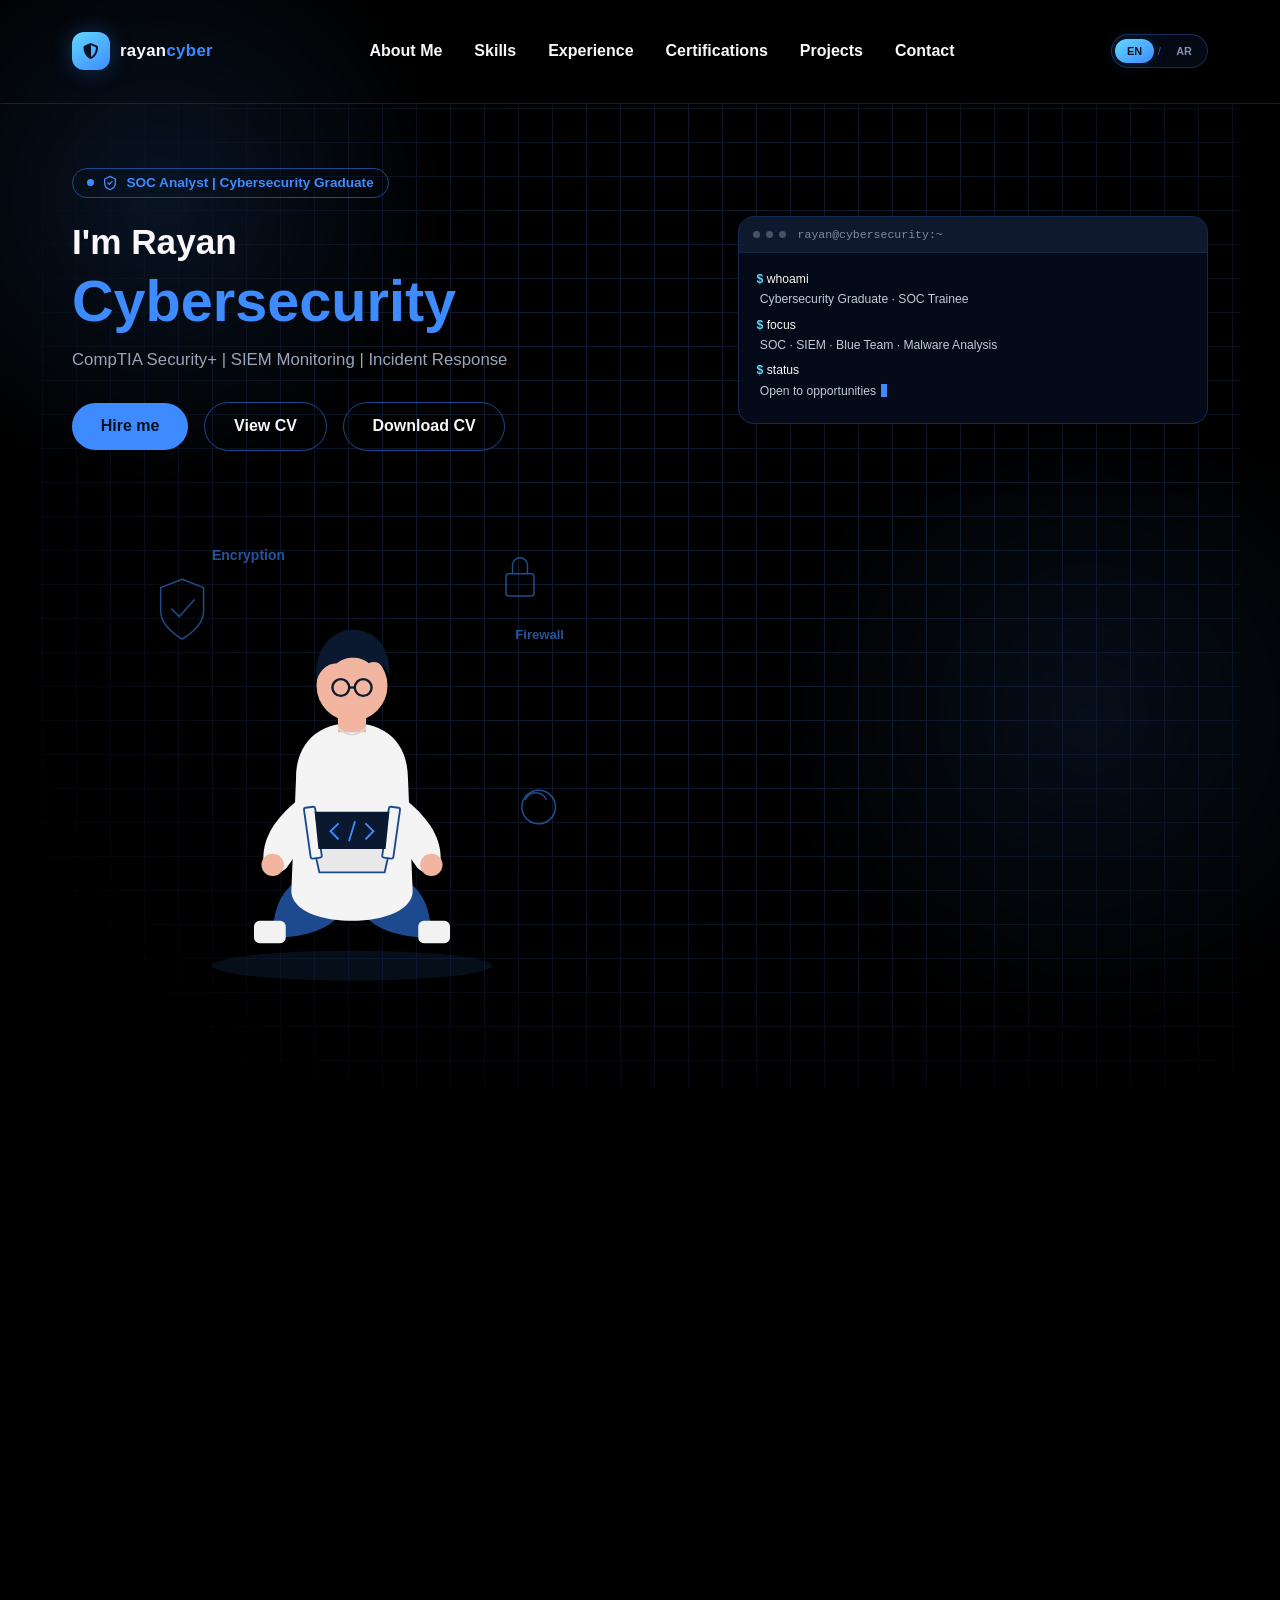
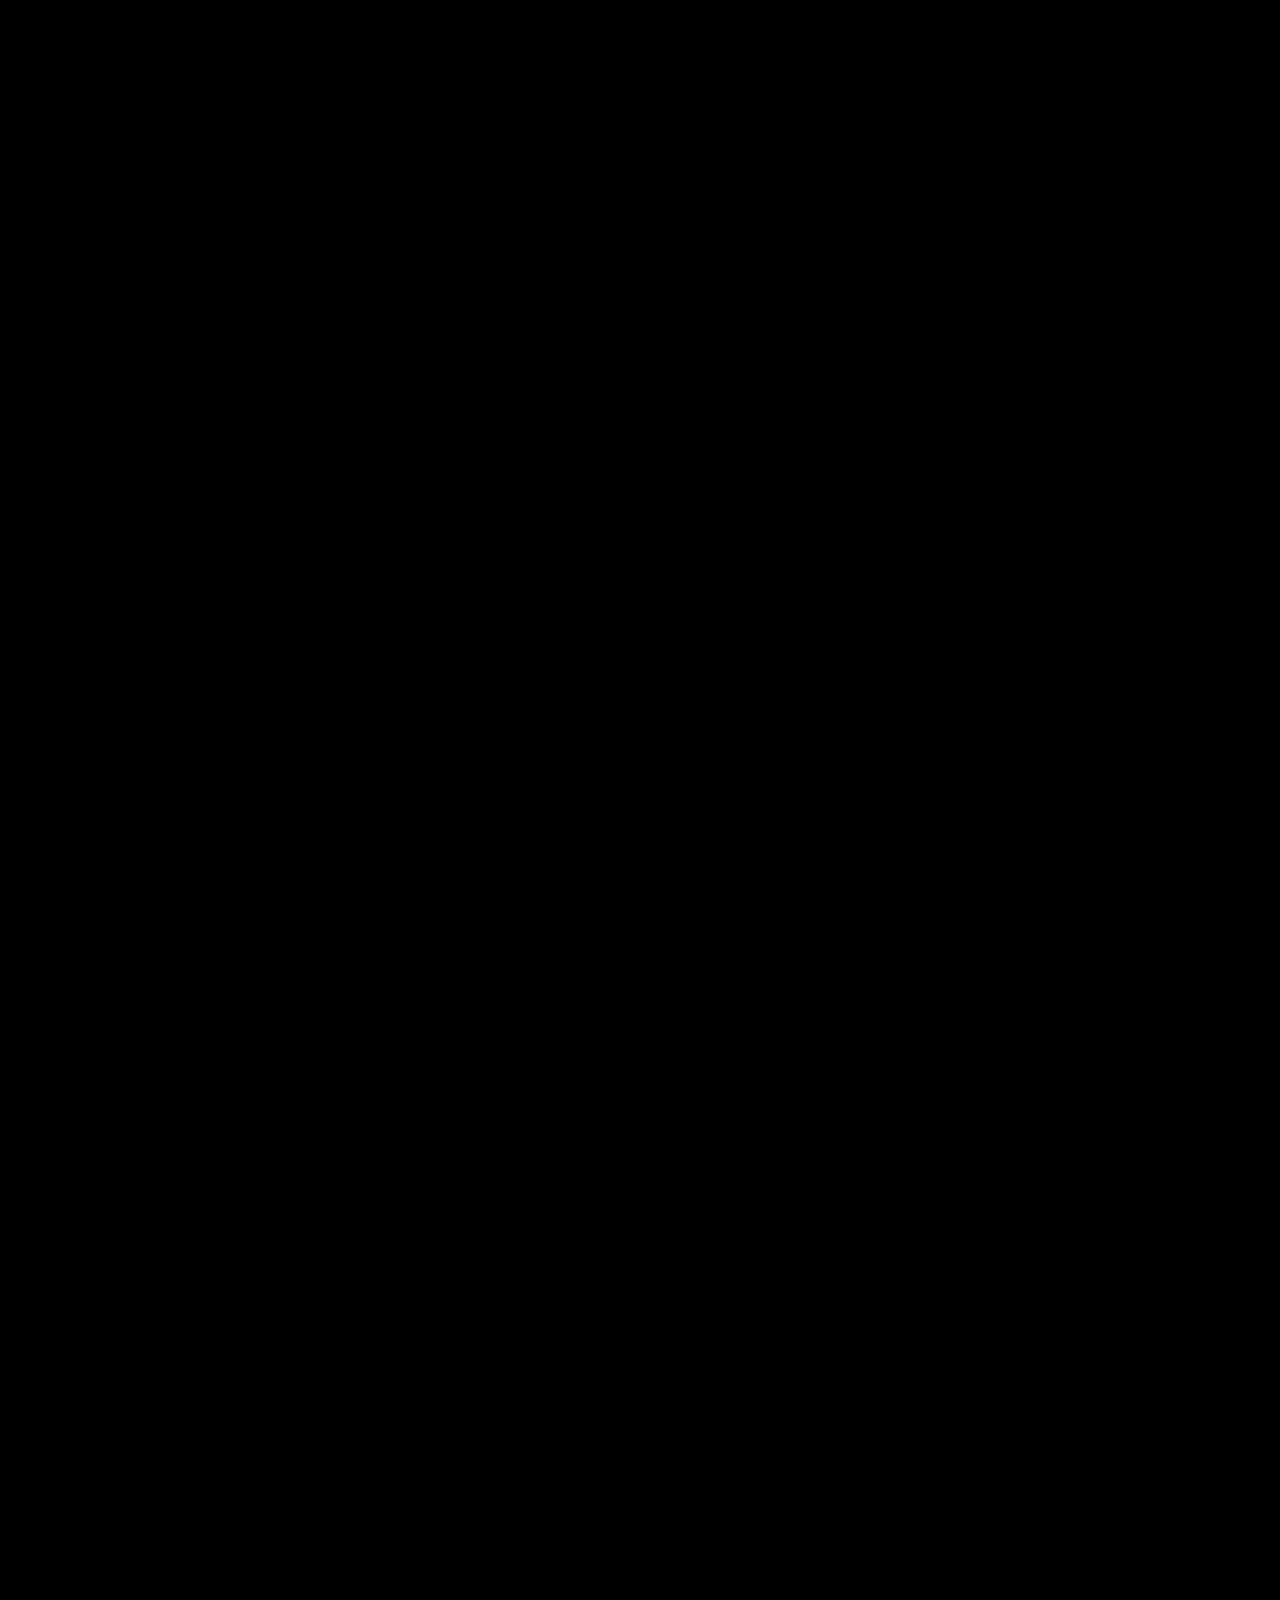
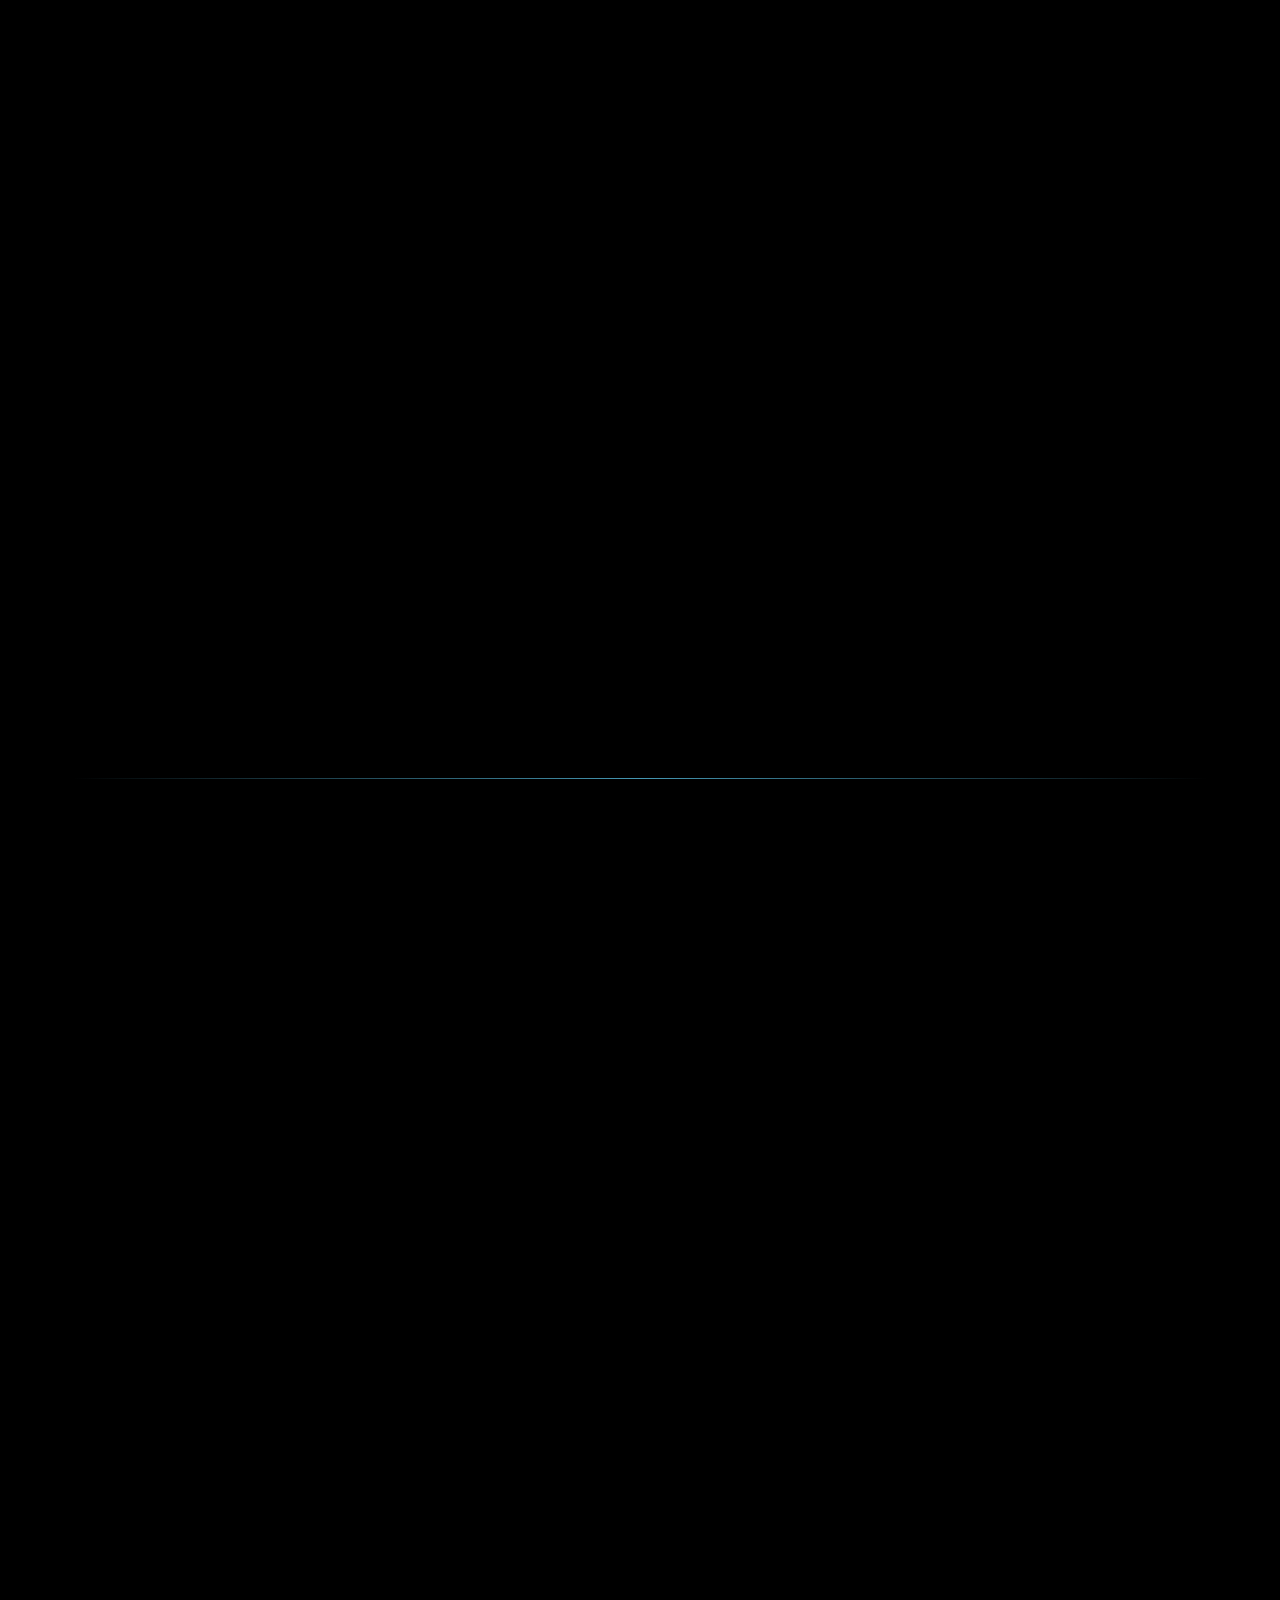
==== commit 3222715d: "Add files via upload" ====
--- a/index.html
+++ b/index.html
@@ -1,908 +1,643 @@
-<!DOCTYPE html>
-<html lang="en">
-<head>
-    <meta charset="UTF-8">
-    <meta name="viewport" content="width=device-width, initial-scale=1.0">
-    <link rel="stylesheet" href="styles.css" />
-    <link rel="preconnect" href="https://fonts.googleapis.com">
-    <link href="https://fonts.googleapis.com/css2?family=Poppins:wght@400;600;700;800&display=swap" rel="stylesheet">
-    <link rel="stylesheet" href="https://cdnjs.cloudflare.com/ajax/libs/font-awesome/6.5.1/css/all.min.css">
-    <title>Rayan | Cybersecurity</title>
-</head>
-<body>
-
-    <div class="header-bar" id="headerBar">
-    <header>
-        <a class="brand" href="#top" aria-label="Rayan home">
-            <span class="brand-shield"><i class="fa-solid fa-shield-halved"></i></span>
-            <span class="brand-name">rayan<span>cyber</span></span>
-        </a>
-
-        <button class="nav-toggle" id="navToggle" aria-label="Toggle menu" aria-expanded="false" aria-controls="navMenu">
-            <i class="fa-solid fa-bars"></i>
-        </button>
-
-         <nav class="navigation" id="navMenu">
-            <ul>
-               <li><a href="#aboutMe">About Me</a></li>
-               <li><a href="#skills">Skills</a></li>
-               <li><a href="#experience">Experience</a></li>
-                <li><a href="#certifications">Certifications</a></li>
-               <li><a href="#projects">Projects</a></li>
-               <li><a href="#contactMe">Contact</a></li>
-            </ul>
-         </nav>
-    </header>
-    <hr />
-    </div>
-
-    <main id="top">
-    <section class="hero">
-
-        <div class="hero-grid-bg" aria-hidden="true"></div>
-
-        <div class="hero-text">
-            <div class="hero-badge">
-                <svg xmlns="http://www.w3.org/2000/svg" width="16" height="16" viewBox="0 0 24 24" fill="none" stroke="currentColor" stroke-width="2" stroke-linecap="round" stroke-linejoin="round">
-                    <path d="M12 2 L20 6 V12 C20 17 16.5 20.5 12 22 C7.5 20.5 4 17 4 12 V6 Z"></path>
-                    <path d="M9 12 l2 2 4-4"></path>
-                </svg>
-                <span>SOC Analyst | Cybersecurity Graduate</span>
-            </div>
-
-            <p class="hero-greeting">I'm Rayan</p>
-            <h1 class="hero-title">Cybersecurity</h1>
-            <p class="hero-subtitle">CompTIA Security+ | SIEM Monitoring | Incident Response</p>
-
-            <div class="hero-buttons">
-    <a href="#aboutMe" class="btn btn-primary">
-        Hire me
-    </a>
-
-    <a
-        href="assets/Rayan-Cyber-CV.pdf"
-        class="btn btn-secondary"
-        target="_blank"
-        rel="noopener noreferrer"
-    >
-        View CV
-        <i class="fa-solid fa-arrow-up-right-from-square"></i>
-    </a>
-
-    <a
-        href="assets/Rayan-Cyber-CV.pdf"
-        class="btn btn-secondary"
-        download="Rayan-Hadadi-CV.pdf"
-    >
-        Download CV
-        <i class="fa-solid fa-download"></i>
-    </a>
-</div>
-</div>
-
-        </div>
-
-        <div class="hero-illustration">
-            <svg viewBox="0 0 600 560" xmlns="http://www.w3.org/2000/svg">
-
-                <!-- minimal supporting icons, quiet and few -->
-                <g fill="none" stroke="#3d8bff" stroke-width="1.6" stroke-linecap="round" stroke-linejoin="round" opacity="0.55">
-
-                    <!-- shield top-left -->
-                    <path d="M95 95 L118 86 L141 95 L141 120 C141 138 118 150 118 150 C118 150 95 138 95 120 Z" />
-                    <path d="M107 118 L115 126 L131 108" />
-
-                    <!-- lock top-right -->
-                    <rect x="465" y="80" width="30" height="24" rx="3" />
-                    <path d="M472 80 v-9 a8 8 0 0 1 16 0 v9" />
-
-                    <!-- fingerprint bottom-right -->
-                    <circle cx="500" cy="330" r="18" />
-                    <path d="M486 322 a12 12 0 0 1 22 0" />
-                </g>
-
-                <!-- quiet label -->
-                <text x="150" y="65" font-family="Poppins, sans-serif" font-size="15" fill="#3d8bff" opacity="0.6" font-weight="600">Encryption</text>
-                <text x="475" y="150" font-family="Poppins, sans-serif" font-size="14" fill="#3d8bff" opacity="0.6" font-weight="600">Firewall</text>
-
-                <!-- ground shadow -->
-                <ellipse cx="300" cy="500" rx="150" ry="16" fill="#3d8bff" opacity="0.10" />
-
-                <!-- character sitting cross-legged with laptop -->
-                <g>
-                    <!-- legs -->
-                    <path d="M215 470 C215 420 240 400 280 400 C300 400 300 420 290 440 C280 460 250 470 215 470 Z" fill="#1d4a8f"/>
-                    <path d="M385 470 C385 420 360 400 320 400 C300 400 300 420 310 440 C320 460 350 470 385 470 Z" fill="#1d4a8f"/>
-                    <rect x="195" y="452" width="34" height="24" rx="6" fill="#f2f2f2"/>
-                    <rect x="371" y="452" width="34" height="24" rx="6" fill="#f2f2f2"/>
-
-                    <!-- torso -->
-                    <path d="M240 300 C240 260 265 240 300 240 C335 240 360 260 360 300 L365 420 C365 440 335 452 300 452 C265 452 235 440 235 420 Z" fill="#f4f4f4"/>
-
-                    <!-- arms -->
-                    <path d="M245 320 C220 340 205 360 205 385 C205 400 220 405 230 395 L255 360" fill="#f4f4f4"/>
-                    <path d="M355 320 C380 340 395 360 395 385 C395 400 380 405 370 395 L345 360" fill="#f4f4f4"/>
-                    <circle cx="215" cy="392" r="12" fill="#f2b6a0"/>
-                    <circle cx="385" cy="392" r="12" fill="#f2b6a0"/>
-
-                    <!-- laptop -->
-                    <g>
-                        <path d="M255 355 L345 355 L335 400 L265 400 Z" fill="#e8e8e8" stroke="#1d4a8f" stroke-width="2"/>
-                        <rect x="252" y="330" width="12" height="55" rx="2" fill="#f4f4f4" stroke="#1d4a8f" stroke-width="2" transform="rotate(-8 258 357)"/>
-                        <rect x="336" y="330" width="12" height="55" rx="2" fill="#f4f4f4" stroke="#1d4a8f" stroke-width="2" transform="rotate(8 342 357)"/>
-                        <path d="M260 335 L340 335 L336 375 L264 375 Z" fill="#0a1830"/>
-                        <path d="M285 348 l-8 8 8 8 M315 348 l8 8 -8 8 M303 346 l-6 20" stroke="#3d8bff" stroke-width="2" fill="none" stroke-linecap="round"/>
-                    </g>
-
-                    <!-- neck + head -->
-                    <rect x="285" y="225" width="30" height="25" fill="#f2b6a0"/>
-                    <circle cx="300" cy="200" r="38" fill="#f2b6a0"/>
-
-                    <!-- hair -->
-                    <path d="M262 195 C258 160 280 140 300 140 C325 140 342 158 340 190 C336 178 326 172 318 176 C310 168 292 168 284 176 C272 176 264 186 262 195 Z" fill="#0a1830"/>
-
-                    <!-- glasses -->
-                    <circle cx="288" cy="202" r="9" fill="none" stroke="#0a1830" stroke-width="2.5"/>
-                    <circle cx="312" cy="202" r="9" fill="none" stroke="#0a1830" stroke-width="2.5"/>
-                    <path d="M297 202 h6" stroke="#0a1830" stroke-width="2.5"/>
-
-                    <!-- hoodie strings -->
-                    <path d="M285 245 q15 15 30 0" fill="none" stroke="#d8d8d8" stroke-width="2"/>
-                </g>
-            </svg>
-        </div>
-
-    </section>
-
-    <section class="about" id="aboutMe">
-
-        <div class="about-illustration">
-            <svg viewBox="0 0 600 560" xmlns="http://www.w3.org/2000/svg">
-
-                <g fill="none" stroke="#3d8bff" stroke-width="1.8" stroke-linecap="round" stroke-linejoin="round" opacity="0.5">
-                    <path d="M60 90 L82 80 L104 90 L104 114 C104 132 82 144 82 144 C82 144 60 132 60 114 Z" />
-                    <path d="M72 112 L80 120 L96 102" />
-                    <rect x="440" y="60" width="30" height="24" rx="3" />
-                    <path d="M447 60 v-9 a8 8 0 0 1 16 0 v9" />
-                    <path d="M40 220 l-13 11 13 11" />
-                    <path d="M60 220 l13 11 -13 11" />
-                    <circle cx="480" cy="220" r="17" />
-                    <path d="M467 213 a11 11 0 0 1 20 0" />
-                </g>
-
-                <text x="115" y="55" font-family="Poppins, sans-serif" font-size="16" fill="#3d8bff" opacity="0.55" font-weight="700" transform="rotate(-5 115 55)">VPN</text>
-                <text x="330" y="45" font-family="Poppins, sans-serif" font-size="16" fill="#3d8bff" opacity="0.55" font-weight="700" transform="rotate(4 330 45)">SSL</text>
-                <text x="25" y="270" font-family="Poppins, sans-serif" font-size="14" fill="#3d8bff" opacity="0.55" font-weight="700" transform="rotate(-4 25 270)">Firewall</text>
-                <text x="440" y="270" font-family="Poppins, sans-serif" font-size="14" fill="#3d8bff" opacity="0.55" font-weight="700">Kali</text>
-                <text x="35" y="470" font-family="Poppins, sans-serif" font-size="14" fill="#3d8bff" opacity="0.55" font-weight="700" transform="rotate(-3 35 470)">Linux</text>
-                <text x="420" y="460" font-family="Poppins, sans-serif" font-size="14" fill="#3d8bff" opacity="0.55" font-weight="700" transform="rotate(3 420 460)">Python</text>
-
-                <ellipse cx="330" cy="500" rx="180" ry="16" fill="#3d8bff" opacity="0.10" />
-
-                <rect x="180" y="440" width="70" height="70" fill="#e8e8e8"/>
-                <rect x="270" y="380" width="70" height="130" fill="#1d4a8f"/>
-                <rect x="360" y="300" width="70" height="210" fill="#3d8bff"/>
-
-                <g transform="translate(0,0)">
-                    <path d="M230 350 C210 365 195 385 195 410 C195 425 210 428 218 418 L245 385" fill="#f4f4f4"/>
-                    <circle cx="206" cy="415" r="11" fill="#f2b6a0"/>
-
-                    <path d="M255 260 C255 230 275 215 300 215 C325 215 345 230 345 260 L350 355 C350 372 325 382 300 382 C275 382 250 372 250 355 Z" fill="#f4f4f4"/>
-
-                    <path d="M320 280 C340 290 360 300 375 285 L390 265" fill="none" stroke="#f4f4f4" stroke-width="26" stroke-linecap="round"/>
-                    <circle cx="393" cy="260" r="11" fill="#f2b6a0"/>
-
-                    <path d="M255 380 C250 400 245 430 240 460 L262 465 L280 400 Z" fill="#3d8bff"/>
-                    <path d="M330 380 C345 405 358 435 368 455 L346 465 L315 400 Z" fill="#3d8bff"/>
-                    <rect x="222" y="458" width="34" height="22" rx="6" fill="#f2f2f2"/>
-                    <rect x="335" y="450" width="34" height="22" rx="6" fill="#f2f2f2" transform="rotate(-18 352 461)"/>
-
-                    <rect x="285" y="188" width="28" height="24" fill="#f2b6a0"/>
-                    <circle cx="300" cy="165" r="34" fill="#f2b6a0"/>
-                    <path d="M266 162 C263 132 283 112 300 112 C322 112 337 128 335 155 C331 145 322 140 315 144 C307 137 291 137 284 144 C274 144 268 152 266 162 Z" fill="#0a1830"/>
-                    <circle cx="290" cy="167" r="7" fill="none" stroke="#0a1830" stroke-width="2.2"/>
-                    <circle cx="310" cy="167" r="7" fill="none" stroke="#0a1830" stroke-width="2.2"/>
-                    <path d="M297 167 h6" stroke="#0a1830" stroke-width="2.2"/>
-                </g>
-            </svg>
-        </div>
-
-        <div class="about-text">
-            <h2 class="about-title">About <span>me</span></h2>
-            <p class="about-bio">
-                Hey, I'm Rayan, a Cybersecurity graduate from Imam Muhammad ibn
-                Saud Islamic University (GPA 4.61/5). I gained hands-on SOC
-                experience through training at SDAIA, where I monitored and
-                analyzed security alerts using SIEM tools, investigated logs for
-                suspicious activity, and built use cases and dashboards to
-                improve monitoring and reporting. I hold a CompTIA Security+
-                certification and built a malware analysis lab as my graduation
-                project using REMnux and FLARE VM. Now looking to start my
-                career as an entry-level SOC analyst.
-            </p>
-        </div>
-
-    </section>
-
-    <section class="skills" id="skills">
-
-        <div class="projects-heading">
-            <h2 class="section-title">My <span>Skills</span></h2>
-            <p class="section-subtitle">Core areas I've worked in, and the tools I use to get the job done.</p>
-        </div>
-
-        <div class="skills-grid">
-
-            <div class="skill-card">
-                <h3 class="skill-title">Cybersecurity</h3>
-                <div class="skill-items">
-                    <div class="skill-item" onclick="openSkillModal('SOC Operations', 'Running the day-to-day work of a Security Operations Center, watching over systems around the clock to catch threats early.')">
-                        <div class="skill-icon"><i class="fa-solid fa-satellite-dish"></i></div>
-                        <span>SOC Operations</span>
-                    </div>
-                    <div class="skill-item" onclick="openSkillModal('Security Monitoring', 'Continuously watching logs and events to spot unusual activity before it turns into a real security problem.')">
-                        <div class="skill-icon"><i class="fa-solid fa-eye"></i></div>
-                        <span>Security Monitoring</span>
-                    </div>
-                    <div class="skill-item" onclick="openSkillModal('Alert Analysis', 'Reviewing security alerts to tell real threats apart from false positives, and prioritizing what needs attention first.')">
-                        <div class="skill-icon"><i class="fa-solid fa-bell"></i></div>
-                        <span>Alert Analysis</span>
-                    </div>
-                    <div class="skill-item" onclick="openSkillModal('Incident Response', 'Following a clear process to contain, investigate, and recover from a security incident as quickly as possible.')">
-                        <div class="skill-icon"><i class="fa-solid fa-bolt"></i></div>
-                        <span>Incident Response</span>
-                    </div>
-                    <div class="skill-item" onclick="openSkillModal('Threat Intelligence', 'Gathering and using information about attacker tactics and known threats to stay one step ahead of them.')">
-                        <div class="skill-icon"><i class="fa-solid fa-brain"></i></div>
-                        <span>Threat Intelligence</span>
-                    </div>
-                    <div class="skill-item" onclick="openSkillModal('Malware Analysis', 'Examining suspicious files or programs to understand what they do and how dangerous they really are.')">
-                        <div class="skill-icon"><i class="fa-solid fa-bug"></i></div>
-                        <span>Malware Analysis</span>
-                    </div>
-                </div>
-            </div>
-
-            <div class="skill-card">
-                <h3 class="skill-title">Tools</h3>
-                <div class="skill-items">
-                    <div class="skill-item" onclick="openSkillModal('Splunk', 'A SIEM platform used to collect, search, and visualize logs from across an organization to detect threats.')">
-                        <div class="skill-icon"><i class="fa-solid fa-chart-line"></i></div>
-                        <span>Splunk</span>
-                    </div>
-                    <div class="skill-item" onclick="openSkillModal('LogRhythm', 'A SIEM tool used to centralize security logs and build detection rules and monitoring dashboards.')">
-                        <div class="skill-icon"><i class="fa-solid fa-file-lines"></i></div>
-                        <span>LogRhythm</span>
-                    </div>
-                    <div class="skill-item" onclick="openSkillModal('Nmap', 'A network scanning tool used to discover devices, open ports, and running services on a network.')">
-                        <div class="skill-icon"><i class="fa-solid fa-network-wired"></i></div>
-                        <span>Nmap</span>
-                    </div>
-                    <div class="skill-item" onclick="openSkillModal('Burp Suite', 'A web application testing tool used to find security vulnerabilities like injection flaws or broken authentication.')">
-                        <div class="skill-icon"><i class="fa-solid fa-spider"></i></div>
-                        <span>Burp Suite</span>
-                    </div>
-                    <div class="skill-item" onclick="openSkillModal('VirusTotal', 'An online service that scans files and URLs against many antivirus engines to check if they\'re malicious.')">
-                        <div class="skill-icon"><i class="fa-solid fa-virus"></i></div>
-                        <span>VirusTotal</span>
-                    </div>
-                    <div class="skill-item" onclick="openSkillModal('YARA Rules', 'A pattern-matching tool used to identify and classify malware based on its unique characteristics.')">
-                        <div class="skill-icon"><i class="fa-solid fa-fingerprint"></i></div>
-                        <span>YARA Rules</span>
-                    </div>
-                    <div class="skill-item" onclick="openSkillModal('ELK Stack', 'A set of tools (Elasticsearch, Logstash, Kibana) used to collect, search, and visualize log data for security monitoring.')">
-                        <div class="skill-icon"><i class="fa-solid fa-layer-group"></i></div>
-                        <span>ELK Stack</span>
-                    </div>
-                </div>
-            </div>
-
-            <div class="skill-card">
-                <h3 class="skill-title">Technical</h3>
-                <div class="skill-items">
-                    <div class="skill-item" onclick="openSkillModal('Linux', 'Comfortable working from the terminal to navigate systems, run security tools, and read through logs — the base for most SOC and malware analysis work I do (REMnux, command-line log parsing, and more).')">
-                        <div class="skill-icon"><i class="fa-brands fa-linux"></i></div>
-                        <span>Linux</span>
-                    </div>
-                    <div class="skill-item" onclick="openSkillModal('Windows', 'Familiar with Windows from a defender\'s point of view: reading Event Viewer logs, tracking process activity, and recognizing the attack techniques commonly used against it.')">
-                        <div class="skill-icon"><i class="fa-brands fa-windows"></i></div>
-                        <span>Windows</span>
-                    </div>
-                    <div class="skill-item" onclick="openSkillModal('Networking', 'Understanding how data moves across networks, including IP addressing, protocols, and where attacks can happen.')">
-                        <div class="skill-icon"><i class="fa-solid fa-diagram-project"></i></div>
-                        <span>Networking</span>
-                    </div>
-                    <div class="skill-item" onclick="openSkillModal('Active Directory', 'Microsoft\'s system for managing users, computers, and permissions across an organization\'s network.')">
-                        <div class="skill-icon"><i class="fa-solid fa-sitemap"></i></div>
-                        <span>Active Directory</span>
-                    </div>
-                    <div class="skill-item" onclick="openSkillModal('Python', 'A programming language used to automate security tasks, parse logs, and build small custom tools.')">
-                        <div class="skill-icon"><i class="fa-brands fa-python"></i></div>
-                        <span>Python</span>
-                    </div>
-                    <div class="skill-item" onclick="openSkillModal('Virtualization', 'Running isolated virtual machines to safely test tools, simulate attacks, or set up lab environments.')">
-                        <div class="skill-icon"><i class="fa-solid fa-cubes"></i></div>
-                        <span>Virtualization</span>
-                    </div>
-                </div>
-            </div>
-
-        </div>
-
-    </section>
-
-    <section class="experience" id="experience">
-
-        <div class="projects-heading">
-            <h2 class="section-title">My <span>Experience</span></h2>
-            <p class="section-subtitle">Where I trained, and the hands-on experience I built along the way.</p>
-        </div>
-
-        <div class="timeline">
-
-            <div class="timeline-item">
-                <div class="timeline-marker">
-                    <i class="fa-solid fa-shield-halved"></i>
-                </div>
-                <div class="timeline-content">
-
-                    <div class="timeline-top">
-                        <div>
-                            <h3 class="timeline-title">SOC &amp; SSA Training</h3>
-                            <p class="timeline-org">Saudi Data and Artificial Intelligence Authority (SDAIA)</p>
-                        </div>
-                        <span class="timeline-date"><i class="fa-regular fa-calendar"></i> Aug – Dec 2025</span>
-                    </div>
-
-                    <div class="timeline-meta">
-                        <span><i class="fa-solid fa-location-dot"></i> Riyadh, Saudi Arabia</span>
-                        <span><i class="fa-solid fa-user-shield"></i> SOC Trainee</span>
-                    </div>
-
-                    <ul class="timeline-checklist">
-                        <li><i class="fa-solid fa-check"></i> Monitored and analyzed security alerts using SIEM tools</li>
-                        <li><i class="fa-solid fa-check"></i> Investigated logs for suspicious and malicious activity</li>
-                        <li><i class="fa-solid fa-check"></i> Gained exposure to incident response via real-world attack logs</li>
-                        <li><i class="fa-solid fa-check"></i> Supported the SSA team in configuring security systems</li>
-                        <li><i class="fa-solid fa-check"></i> Developed use cases and built security dashboards</li>
-                        <li><i class="fa-solid fa-check"></i> Collaborated with the SOC team on daily operations</li>
-                    </ul>
-
-                    <div class="timeline-tools">
-                        <span>Splunk</span>
-                        <span>SIEM</span>
-                        <span>Log Analysis</span>
-                        <span>Dashboards</span>
-                    </div>
-
-                </div>
-            </div>
-
-        </div>
-
-    </section>
-
-    <section class="projects" id="projects">
-
-        <div class="projects-heading">
-            <h2 class="section-title">My <span>Projects</span></h2>
-            <p class="section-subtitle">A few things I've built and worked on.</p>
-        </div>
-
-        <div class="projects-grid">
-
-            <div class="project-card project-card-featured">
-                <div class="project-card-preview">
-                    <img src="assets/gallery/malware-cover.png" alt="Malware Analysis Lab project cover" loading="lazy">
-                    <span class="project-file-badge"><i class="fa-solid fa-images"></i> Case study</span>
-                </div>
-                <div class="project-icon"><i class="fa-solid fa-bug"></i></div>
-                <h3 class="project-title">Malware Analysis Lab</h3>
-                <p class="project-desc">Graduation project: built an isolated lab to safely detonate and analyze malware samples, then documented the indicators of compromise.</p>
-                <div class="project-tags">
-                    <span>Static &amp; Dynamic Analysis</span>
-                    <span>Team Project</span>
-                </div>
-                <button class="btn-view-details" onclick="openProjectModal('malware')">View Details <i class="fa-solid fa-arrow-right"></i></button>
-            </div>
-
-            <div class="project-card project-card-featured">
-                <div class="project-card-preview">
-                    <img src="assets/gallery/cti-cover.png" alt="Cyber Threat Intelligence Report cover" loading="lazy">
-                    <span class="project-file-badge"><i class="fa-solid fa-images"></i> Case study</span>
-                </div>
-                <div class="project-icon"><i class="fa-solid fa-globe"></i></div>
-                <h3 class="project-title">Cyber Threat Intelligence Report</h3>
-                <p class="project-desc">Tuwaiq Academy project: acted as a CTI consulting team producing a full risk assessment for a client considering a job offer abroad.</p>
-                <div class="project-tags">
-                    <span>OSINT</span>
-                    <span>Risk Assessment</span>
-                </div>
-                <button class="btn-view-details" onclick="openProjectModal('cti')">View Details <i class="fa-solid fa-arrow-right"></i></button>
-            </div>
-
-            <div class="project-card project-card-featured">
-                <div class="project-card-preview">
-                    <img src="assets/rayan-cyber-hero.png" alt="Rayan cybersecurity portfolio hero" loading="lazy">
-                    <span class="project-file-badge"><i class="fa-solid fa-images"></i> Case study</span>
-                </div>
-                <div class="project-icon"><i class="fa-solid fa-laptop-code"></i></div>
-                <h3 class="project-title">This Portfolio Website</h3>
-                <p class="project-desc">My personal portfolio, designed and built from scratch to showcase my skills, experience, and projects in cybersecurity.</p>
-                <div class="project-tags">
-                    <span>HTML/CSS/JS</span>
-                    <span>Personal Branding</span>
-                </div>
-                <button class="btn-view-details" onclick="openProjectModal('portfolio')">View Details <i class="fa-solid fa-arrow-right"></i></button>
-            </div>
-
-        </div>
-
-    </section>
-    <section class="certifications" id="certifications">
-
-        <div class="projects-heading">
-            <h2 class="section-title">My <span>Certifications</span></h2>
-            <p class="section-subtitle">Credentials and focused training that support my cybersecurity journey.</p>
-        </div>
-
-        <div class="certifications-grid">
-
-            <article class="certification-card">
-                <div class="certification-top">
-                    <div class="certification-icon"><i class="fa-solid fa-user-shield"></i></div>
-                    <span class="certification-status"><i class="fa-regular fa-file-pdf"></i> Certificate</span>
-                </div>
-                <h3 class="certification-title">SOC L1</h3>
-                <p class="certification-provider">TryHackMe</p>
-                <p class="certification-date"><i class="fa-regular fa-calendar"></i> May 30, 2026</p>
-                <a class="certification-link" href="assets/certificates/soc-l1-tryhackme.pdf" target="_blank" rel="noopener">
-                    View certificate <i class="fa-solid fa-arrow-up-right-from-square"></i>
-                </a>
-            </article>
-
-            <article class="certification-card">
-                <div class="certification-top">
-                    <div class="certification-icon"><i class="fa-solid fa-shield-halved"></i></div>
-                    <span class="certification-status"><i class="fa-regular fa-file-pdf"></i> Certificate</span>
-                </div>
-                <h3 class="certification-title">CompTIA Security+</h3>
-                <p class="certification-provider">CompTIA</p>
-                <p class="certification-date"><i class="fa-regular fa-calendar"></i> Apr 5, 2026</p>
-                <a class="certification-link" href="assets/certificates/comptia-security-plus.pdf" target="_blank" rel="noopener">
-                    View certificate <i class="fa-solid fa-arrow-up-right-from-square"></i>
-                </a>
-            </article>
-
-            <article class="certification-card">
-                <div class="certification-top">
-                    <div class="certification-icon"><i class="fa-solid fa-terminal"></i></div>
-                    <span class="certification-status"><i class="fa-regular fa-file-pdf"></i> Certificate</span>
-                </div>
-                <h3 class="certification-title">Cyber Security 101</h3>
-                <p class="certification-provider">TryHackMe</p>
-                <p class="certification-date"><i class="fa-regular fa-calendar"></i> Mar 19, 2026</p>
-                <a class="certification-link" href="assets/certificates/cyber-security-101-tryhackme.pdf" target="_blank" rel="noopener">
-                    View certificate <i class="fa-solid fa-arrow-up-right-from-square"></i>
-                </a>
-            </article>
-
-            <article class="certification-card">
-                <div class="certification-top">
-                    <div class="certification-icon"><i class="fa-solid fa-bullseye"></i></div>
-                    <span class="certification-status"><i class="fa-regular fa-file-pdf"></i> Certificate</span>
-                </div>
-                <h3 class="certification-title">Cyber Intelligence and Threats</h3>
-                <p class="certification-provider">Tuwaiq Academy</p>
-                <p class="certification-date"><i class="fa-regular fa-calendar"></i> Jan 15, 2026</p>
-                <a class="certification-link" href="assets/certificates/cyber-intelligence-and-threats-tuwaiq.pdf" target="_blank" rel="noopener">
-                    View certificate <i class="fa-solid fa-arrow-up-right-from-square"></i>
-                </a>
-            </article>
-
-            <article class="certification-card">
-                <div class="certification-top">
-                    <div class="certification-icon"><i class="fa-solid fa-building-shield"></i></div>
-                    <span class="certification-status"><i class="fa-regular fa-file-pdf"></i> Certificate</span>
-                </div>
-                <h3 class="certification-title">Cybersecurity Training Certificate</h3>
-                <p class="certification-provider">SOC &amp; SSA · SDAIA</p>
-                <p class="certification-date"><i class="fa-solid fa-award"></i> Professional training</p>
-                <a class="certification-link" href="assets/certificates/cybersecurity-training-soc-ssa-sdaia.pdf" target="_blank" rel="noopener">
-                    View certificate <i class="fa-solid fa-arrow-up-right-from-square"></i>
-                </a>
-            </article>
-
-            <article class="certification-card">
-                <div class="certification-top">
-                    <div class="certification-icon"><i class="fa-solid fa-chart-line"></i></div>
-                    <span class="certification-status"><i class="fa-regular fa-file-pdf"></i> Certificate</span>
-                </div>
-                <h3 class="certification-title">Splunk Developer</h3>
-                <p class="certification-provider">Splunk</p>
-                <p class="certification-date"><i class="fa-regular fa-calendar"></i> Sep 25, 2025</p>
-                <a class="certification-link" href="assets/certificates/splunk-developer.pdf" target="_blank" rel="noopener">
-                    View certificate <i class="fa-solid fa-arrow-up-right-from-square"></i>
-                </a>
-            </article>
-
-        </div>
-
-    </section>
-
-    <section class="contact" id="contactMe">
-    <div class="contact-panel">
-        <div class="contact-copy">
-            <p class="section-kicker"><span></span> Open to opportunities</p>
-
-            <h2 class="section-title">
-                Let's <span>connect</span>
-            </h2>
-
-            <p>
-                Have an opportunity, a security project, or just want to talk
-                cybersecurity? You can reach me directly through email or LinkedIn.
-            </p>
-        </div>
-
-        <div class="contact-links">
-            <a class="contact-link-card" href="mailto:rayan9kb9@gmail.com">
-                <span class="contact-link-icon">
-                    <i class="fa-solid fa-envelope"></i>
-                </span>
-
-                <span class="contact-link-content">
-                    <small>Email me</small>
-                    <strong>rayan9kb9@gmail.com</strong>
-                </span>
-
-                <i class="fa-solid fa-arrow-up-right-from-square contact-link-arrow"></i>
-            </a>
-
-            <a
-                class="contact-link-card"
-                href="https://www.linkedin.com/in/rayan-hadadi-b7b187374"
-                target="_blank"
-                rel="noopener noreferrer"
-                aria-label="Open Rayan Hadadi LinkedIn profile"
-            >
-                <span class="contact-link-icon linkedin-icon">
-                    <i class="fa-brands fa-linkedin-in"></i>
-                </span>
-
-                <span class="contact-link-content">
-                    <small>Connect on LinkedIn</small>
-                    <strong>Rayan Hadadi</strong>
-                </span>
-
-                <i class="fa-solid fa-arrow-up-right-from-square contact-link-arrow"></i>
-            </a>
-        </div>
-    </div>
-</section>
-
-    </main>
-
-    <div class="skill-modal" id="projectModal">
-        <div class="skill-modal-box project-modal-box">
-            <button class="skill-modal-close" onclick="closeProjectModal()">&times;</button>
-            <h3 id="projectModalTitle"></h3>
-            <p class="project-modal-subtitle" id="projectModalSubtitle"></p>
-            <div class="project-modal-tags" id="projectModalTags"></div>
-            <div class="project-gallery" id="projectGallery" aria-label="Project screenshots"></div>
-            <div class="project-actions" id="projectActions"></div>
-            <div id="projectModalBody"></div>
-        </div>
-    </div>
-
-    <div class="skill-modal" id="skillModal">
-        <div class="skill-modal-box">
-            <button class="skill-modal-close" onclick="closeSkillModal()">&times;</button>
-            <h3 id="skillModalTitle"></h3>
-            <p id="skillModalDesc"></p>
-        </div>
-    </div>
-
-    <script>
-        function openSkillModal(title, desc) {
-            document.getElementById('skillModalTitle').textContent = title;
-            document.getElementById('skillModalDesc').textContent = desc;
-            document.getElementById('skillModal').classList.add('active');
-        }
-        function closeSkillModal() {
-            document.getElementById('skillModal').classList.remove('active');
-        }
-        document.getElementById('skillModal').addEventListener('click', function(e) {
-            if (e.target === this) closeSkillModal();
-        });
-
-        const projectsData = {
-            malware: {
-                title: "Malware Analysis Lab",
-                subtitle: "Graduation Project · Imam Muhammad ibn Saud Islamic University · Team of 4",
-                tags: ["VirtualBox", "FLARE VM", "REMnux", "Wireshark", "ProcMon", "VirusTotal", "INetSim"],
-                gallery: [
-                    { src: "assets/gallery/malware-cover.png", alt: "Malware Analysis Lab project cover", caption: "Project cover" },
-                    { src: "assets/gallery/malware-tools-overview.png", alt: "Static and dynamic malware analysis tools used", caption: "Tools overview" },
-                    { src: "assets/gallery/malware-lab-setup.png", alt: "Malware analysis system design and lab requirements", caption: "Isolated lab design" },
-                    { src: "assets/gallery/malware-test-results.png", alt: "Malware analysis testing and results", caption: "Testing and results" }
-                ],
-                sections: [
-                    {
-                        heading: "Overview",
-                        text: "Modern malware is built to evade regular antivirus tools and often hides its behavior until it runs. Our team built a fully isolated lab to safely detonate real malware samples, observe exactly what they do, and pull out indicators of compromise (IOCs) without any risk to a real system."
-                    },
-                    {
-                        heading: "What I worked on",
-                        list: [
-                            "Set up a Windows victim VM (FLARE VM) and a Linux analysis VM (REMnux) inside VirtualBox",
-                            "Isolated the lab network from the host: custom DHCP range, and rerouted DNS through INetSim on REMnux so the malware believes it has internet access while staying fully contained",
-                            "Took a snapshot before every step so we could always roll back to a clean state",
-                            "Ran static analysis with PEview and FLOSS to inspect the file structure and pull out hidden/obfuscated strings, then checked the sample against VirusTotal",
-                            "Ran dynamic analysis by executing the sample and watching it live with ProcMon (file/registry changes) and Wireshark (network traffic, including its HTTP requests)",
-                            "Pulled the sample's SHA256 and MD5 hashes via command line for identification and reporting"
-                        ]
-                    },
-                    {
-                        heading: "Outcome",
-                        text: "We successfully documented the sample's behavior end-to-end — from the files it touched, to the network requests it made — and produced a clear IOC report. It gave me real hands-on experience with the exact workflow a malware analyst uses day to day."
-                    }
-                ]
-            },
-            cti: {
-                title: "Cyber Threat Intelligence Report",
-                subtitle: "Tuwaiq Academy Project · Team of 4",
-                tags: ["OSINT", "Threat Intelligence", "Attack Surface Mapping", "Risk Reporting"],
-                gallery: [
-                    { src: "assets/gallery/cti-cover.png", alt: "Cyber Threat Intelligence report cover", caption: "Report cover" },
-                    { src: "assets/gallery/cti-attack-vectors.png", alt: "Main cyber attack vectors identified in the assessment", caption: "Key attack vectors" },
-                    { src: "assets/gallery/cti-threat-assessment.png", alt: "Threat and risk assessment ranking", caption: "Threat & risk assessment" },
-                    { src: "assets/gallery/cti-recommendations.png", alt: "Immediate and long-term cybersecurity recommendations", caption: "Recommendations" }
-                ],
-                sections: [
-                    {
-                        heading: "The scenario",
-                        text: "Our team played the role of a CTI consulting company. A client had just received a job offer from a university in an unfamiliar city and country, and wanted an independent risk assessment before accepting — covering the university's digital reputation, the safety of the destination city, and its exposure to cyberattacks."
-                    },
-                    {
-                        heading: "What I worked on",
-                        list: [
-                            "Ran OSINT research on the university's leadership using public search platforms, uncovering exposed personal emails and phone numbers that could enable targeted phishing or social engineering",
-                            "Reviewed recent news coverage and public breach-tracking sites, surfacing past incidents such as a third-party ransomware breach and personal email leaks tied to a data breach",
-                            "Mapped the university's external attack surface using Shodan, identifying open ports (SSH, Kerberos, HTTPS) that represent potential entry points if credentials are ever weak",
-                            "Compared candidate destination cities on safety, political stability, infrastructure, and healthcare access to advise on the safest choice for international travel",
-                            "Compiled a full risk register (critical / high / medium) covering ransomware, phishing, exposed ports, and reputational risk, each with a recommended response"
-                        ]
-                    },
-                    {
-                        heading: "Outcome",
-                        text: "We delivered a full intelligence report with an executive summary, a ranked risk assessment, and a prioritized action plan split into immediate (0-30 day) and long-term (1-12 month) recommendations — plus a clear final recommendation on both the safest destination and the cybersecurity steps the university should take first."
-                    }
-                ]
-            },
-            portfolio: {
-                title: "This Portfolio Website",
-                subtitle: "Personal Project · Solo",
-                tags: ["HTML", "CSS", "JavaScript"],
-                gallery: [
-                    { src: "assets/rayan-cyber-hero.png", alt: "Rayan cybersecurity portfolio hero section", caption: "Portfolio hero section" }
-                ],
-                sections: [
-                    {
-                        heading: "Overview",
-                        text: "My personal portfolio, built from scratch to present myself to employers: who I am, what I've trained in, the skills I bring, and the projects I've worked on."
-                    },
-                    {
-                        heading: "What's in it",
-                        list: [
-                            "A hero section introducing me and my focus area",
-                            "An about section with my background and education",
-                            "A categorized, interactive skills section with quick explanations for each skill",
-                            "A timeline of my practical experience",
-                            "This projects section you're looking at right now"
-                        ]
-                    }
-                ]
-            }
-        };
-
-        function openProjectModal(key) {
-            const data = projectsData[key];
-            if (!data) return;
-
-            document.getElementById('projectModalTitle').textContent = data.title;
-            document.getElementById('projectModalSubtitle').textContent = data.subtitle;
-
-            const tagsEl = document.getElementById('projectModalTags');
-            tagsEl.innerHTML = '';
-            data.tags.forEach(tag => {
-                const span = document.createElement('span');
-                span.textContent = tag;
-                tagsEl.appendChild(span);
-            });
-
-            const galleryEl = document.getElementById('projectGallery');
-            galleryEl.innerHTML = '';
-            if (data.gallery && data.gallery.length) {
-                const galleryGrid = document.createElement('div');
-                galleryGrid.className = 'project-gallery-grid';
-                data.gallery.forEach((image, index) => {
-                    const figure = document.createElement('figure');
-                    figure.className = 'project-gallery-item';
-                    figure.innerHTML = `
-                        <button type="button" class="project-gallery-button" onclick="openImagePreview('${image.src}', '${image.alt.replace(/'/g, "\\'")}')" aria-label="View ${image.caption}">
-                            <img src="${image.src}" alt="${image.alt}" loading="lazy">
-                            <span class="project-gallery-caption">${image.caption}<i class="fa-solid fa-expand"></i></span>
-                        </button>
-                    `;
-                    galleryGrid.appendChild(figure);
-                });
-                galleryEl.appendChild(galleryGrid);
-            }
-
-            const actionsEl = document.getElementById('projectActions');
-            actionsEl.innerHTML = '';
-            if (data.report) {
-                actionsEl.innerHTML = `
-                    <a class="project-action project-action-primary" href="${data.report}" target="_blank" rel="noopener">
-                        <i class="fa-regular fa-eye"></i> Open full report
-                    </a>
-                    <a class="project-action project-action-secondary" href="${data.report}" download>
-                        <i class="fa-solid fa-download"></i> Download PDF
-                    </a>
-                `;
-            }
-
-            const bodyEl = document.getElementById('projectModalBody');
-            bodyEl.innerHTML = '';
-            data.sections.forEach(section => {
-                const h4 = document.createElement('h4');
-                h4.className = 'project-modal-heading';
-                h4.textContent = section.heading;
-                bodyEl.appendChild(h4);
-
-                if (section.text) {
-                    const p = document.createElement('p');
-                    p.className = 'project-modal-text';
-                    p.textContent = section.text;
-                    bodyEl.appendChild(p);
-                }
-
-                if (section.list) {
-                    const ul = document.createElement('ul');
-                    ul.className = 'project-modal-list';
-                    section.list.forEach(item => {
-                        const li = document.createElement('li');
-                        li.innerHTML = '<i class="fa-solid fa-check"></i> ' + item;
-                        ul.appendChild(li);
-                    });
-                    bodyEl.appendChild(ul);
-                }
-            });
-
-            document.getElementById('projectModal').classList.add('active');
-        }
-
-        function closeProjectModal() {
-            document.getElementById('projectModal').classList.remove('active');
-        }
-
-        document.getElementById('projectModal').addEventListener('click', function(e) {
-            if (e.target === this) closeProjectModal();
-        });
-
-        function openImagePreview(src, alt) {
-            const preview = document.getElementById('imagePreview');
-            document.getElementById('imagePreviewImage').src = src;
-            document.getElementById('imagePreviewImage').alt = alt;
-            preview.classList.add('active');
-        }
-
-        function closeImagePreview() {
-            document.getElementById('imagePreview').classList.remove('active');
-        }
-
-        document.getElementById('imagePreview').addEventListener('click', function(e) {
-            if (e.target === this) closeImagePreview();
-        });
-
-        document.addEventListener('keydown', function(e) {
-            if (e.key !== 'Escape') return;
-            closeProjectModal();
-            closeSkillModal();
-            closeImagePreview();
-        });
-
-        /* ---------- Sticky header background ---------- */
-        const headerBar = document.getElementById('headerBar');
-        function updateHeaderBar() {
-            headerBar.classList.toggle('scrolled', window.scrollY > 12);
-        }
-        updateHeaderBar();
-        window.addEventListener('scroll', updateHeaderBar, { passive: true });
-
-        /* ---------- Mobile menu ---------- */
-        const navToggle = document.getElementById('navToggle');
-        const navMenu = document.getElementById('navMenu');
-        navToggle.addEventListener('click', function() {
-            const isOpen = navMenu.classList.toggle('open');
-            navToggle.setAttribute('aria-expanded', isOpen ? 'true' : 'false');
-            navToggle.innerHTML = isOpen ? '<i class="fa-solid fa-xmark"></i>' : '<i class="fa-solid fa-bars"></i>';
-        });
-        navMenu.querySelectorAll('a').forEach(link => {
-            link.addEventListener('click', function() {
-                navMenu.classList.remove('open');
-                navToggle.setAttribute('aria-expanded', 'false');
-                navToggle.innerHTML = '<i class="fa-solid fa-bars"></i>';
-            });
-        });
-
-        /* ---------- Active nav link on scroll ---------- */
-        const navLinks = Array.from(navMenu.querySelectorAll('a[href^="#"]'));
-        const trackedSections = navLinks
-            .map(link => document.querySelector(link.getAttribute('href')))
-            .filter(Boolean);
-
-        if ('IntersectionObserver' in window && trackedSections.length) {
-            const navObserver = new IntersectionObserver((entries) => {
-                entries.forEach(entry => {
-                    const link = navLinks.find(a => a.getAttribute('href') === '#' + entry.target.id);
-                    if (!link) return;
-                    if (entry.isIntersecting) {
-                        navLinks.forEach(a => a.classList.remove('active-link'));
-                        link.classList.add('active-link');
-                    }
-                });
-            }, { rootMargin: '-45% 0px -50% 0px', threshold: 0 });
-
-            trackedSections.forEach(section => navObserver.observe(section));
-        }
-
-        /* ---------- Scroll reveal ---------- */
-        const revealEls = document.querySelectorAll(
-            '.hero-text, .hero-illustration, .about-illustration, .about-text, ' +
-            '.projects-heading, .skills-grid, .timeline, .projects-grid, ' +
-            '.certifications-grid, .contact-panel'
-        );
-
-        if ('IntersectionObserver' in window) {
-            const revealObserver = new IntersectionObserver((entries, observer) => {
-                entries.forEach(entry => {
-                    if (entry.isIntersecting) {
-                        entry.target.classList.add('in-view');
-                        observer.unobserve(entry.target);
-                    }
-                });
-            }, { threshold: 0.12 });
-
-            revealEls.forEach(el => {
-                el.classList.add('reveal');
-                revealObserver.observe(el);
-            });
-        } else {
-            revealEls.forEach(el => el.classList.add('reveal', 'in-view'));
-        }
-
-        /* ---------- Back to top ---------- */
-        const backToTop = document.getElementById('backToTop');
-        function updateBackToTop() {
-            backToTop.classList.toggle('visible', window.scrollY > 500);
-        }
-        updateBackToTop();
-        window.addEventListener('scroll', updateBackToTop, { passive: true });
-        backToTop.addEventListener('click', function() {
-            window.scrollTo({ top: 0, behavior: 'smooth' });
-        });
-    </script>
-
-    <div class="image-preview" id="imagePreview" role="dialog" aria-modal="true" aria-label="Expanded project image">
-        <button class="image-preview-close" onclick="closeImagePreview()" aria-label="Close image preview">&times;</button>
-        <img id="imagePreviewImage" src="" alt="">
-    </div>
-
-    <button class="back-to-top" id="backToTop" aria-label="Back to top">
-        <i class="fa-solid fa-arrow-up"></i>
-    </button>
-
-</body>
+<!DOCTYPE html>
+<html lang="en" dir="ltr">
+<head>
+    <meta charset="UTF-8">
+    <meta name="viewport" content="width=device-width, initial-scale=1.0">
+    <meta name="referrer" content="strict-origin-when-cross-origin">
+    <meta name="theme-color" content="#000000">
+    <meta http-equiv="Content-Security-Policy" content="default-src 'self'; script-src 'self'; style-src 'self' https://fonts.googleapis.com https://cdnjs.cloudflare.com; font-src 'self' https://fonts.gstatic.com https://cdnjs.cloudflare.com; img-src 'self' data:; object-src 'none'; base-uri 'self'; connect-src 'self'; frame-src 'none'; upgrade-insecure-requests">
+    <link rel="stylesheet" href="styles.css" />
+    <link rel="preconnect" href="https://fonts.googleapis.com">
+    <link href="https://fonts.googleapis.com/css2?family=Poppins:wght@400;600;700;800&display=swap" rel="stylesheet">
+    <link rel="stylesheet" href="https://cdnjs.cloudflare.com/ajax/libs/font-awesome/6.5.1/css/all.min.css">
+    <title>Rayan | Cybersecurity</title>
+</head>
+<body>
+
+    <div class="header-bar" id="headerBar">
+    <header>
+        <a class="brand" href="#top" aria-label="Rayan home">
+            <span class="brand-shield"><i class="fa-solid fa-shield-halved"></i></span>
+            <span class="brand-name">rayan<span>cyber</span></span>
+        </a>
+
+        <div class="header-actions">
+            <div class="language-switcher" role="group" aria-label="Language selector">
+                <button type="button" class="language-button active" data-lang="en" aria-pressed="true">EN</button>
+                <span class="language-divider" aria-hidden="true">/</span>
+                <button type="button" class="language-button" data-lang="ar" aria-pressed="false">AR</button>
+            </div>
+
+            <button class="nav-toggle" id="navToggle" aria-label="Toggle menu" aria-expanded="false" aria-controls="navMenu">
+                <span class="nav-toggle-bars"><span></span><span></span><span></span></span>
+            </button>
+        </div>
+
+         <nav class="navigation" id="navMenu">
+            <ul>
+               <li><a href="#aboutMe" data-i18n="nav.about">About Me</a></li>
+               <li><a href="#skills" data-i18n="nav.skills">Skills</a></li>
+               <li><a href="#experience" data-i18n="nav.experience">Experience</a></li>
+                <li><a href="#certifications" data-i18n="nav.certifications">Certifications</a></li>
+               <li><a href="#projects" data-i18n="nav.projects">Projects</a></li>
+               <li><a href="#contactMe" data-i18n="nav.contact">Contact</a></li>
+            </ul>
+         </nav>
+    </header>
+    <hr />
+    </div>
+
+    <main id="top">
+    <section class="hero">
+
+        <div class="hero-grid-bg" aria-hidden="true"></div>
+
+        <div class="hero-text">
+            <div class="hero-badge">
+                <span class="hero-badge-dot"></span>
+                <svg xmlns="http://www.w3.org/2000/svg" width="16" height="16" viewBox="0 0 24 24" fill="none" stroke="currentColor" stroke-width="2" stroke-linecap="round" stroke-linejoin="round">
+                    <path d="M12 2 L20 6 V12 C20 17 16.5 20.5 12 22 C7.5 20.5 4 17 4 12 V6 Z"></path>
+                    <path d="M9 12 l2 2 4-4"></path>
+                </svg>
+                <span data-i18n="hero.badge">SOC Analyst | Cybersecurity Graduate</span>
+            </div>
+
+            <p class="hero-greeting" data-i18n="hero.greeting">I'm Rayan</p>
+            <h1 class="hero-title" data-i18n="hero.title">Cybersecurity</h1>
+            <p class="hero-subtitle" data-i18n="hero.subtitle">CompTIA Security+ | SIEM Monitoring | Incident Response</p>
+
+            <div class="hero-buttons">
+    <a href="#aboutMe" class="btn btn-primary" data-i18n="hero.hire">
+        Hire me
+    </a>
+
+    <a
+        href="assets/Rayan-Cyber-CV.pdf"
+        class="btn btn-secondary"
+        target="_blank"
+        rel="noopener noreferrer"
+    data-i18n="hero.viewCv">
+        View CV
+        <i class="fa-solid fa-arrow-up-right-from-square"></i>
+    </a>
+
+    <a
+        href="assets/Rayan-Cyber-CV.pdf"
+        class="btn btn-secondary"
+        download="Rayan-Hadadi-CV.pdf"
+    data-i18n="hero.downloadCv">
+        Download CV
+        <i class="fa-solid fa-download"></i>
+    </a>
+</div>
+</div>
+
+        </div>
+
+            <div class="terminal-card" aria-label="Cybersecurity terminal preview">
+                <div class="terminal-topbar">
+                    <div class="terminal-dots" aria-hidden="true"><span></span><span></span><span></span></div>
+                    <span class="terminal-title">rayan@cybersecurity:~</span>
+                </div>
+                <div class="terminal-body">
+                    <p><span class="terminal-prompt">$</span> whoami</p>
+                    <p class="terminal-output" data-i18n="terminal.whoami">Cybersecurity Graduate · SOC Trainee</p>
+                    <p><span class="terminal-prompt">$</span> focus</p>
+                    <p class="terminal-output" data-i18n="terminal.focus">SOC · SIEM · Blue Team · Malware Analysis</p>
+                    <p><span class="terminal-prompt">$</span> status</p>
+                    <p class="terminal-output terminal-cursor" data-i18n="terminal.status">Open to opportunities</p>
+                </div>
+            </div>
+
+        <div class="hero-illustration">
+            <svg viewBox="0 0 600 560" xmlns="http://www.w3.org/2000/svg">
+
+                <!-- minimal supporting icons, quiet and few -->
+                <g fill="none" stroke="#3d8bff" stroke-width="1.6" stroke-linecap="round" stroke-linejoin="round" opacity="0.55">
+
+                    <!-- shield top-left -->
+                    <path d="M95 95 L118 86 L141 95 L141 120 C141 138 118 150 118 150 C118 150 95 138 95 120 Z" />
+                    <path d="M107 118 L115 126 L131 108" />
+
+                    <!-- lock top-right -->
+                    <rect x="465" y="80" width="30" height="24" rx="3" />
+                    <path d="M472 80 v-9 a8 8 0 0 1 16 0 v9" />
+
+                    <!-- fingerprint bottom-right -->
+                    <circle cx="500" cy="330" r="18" />
+                    <path d="M486 322 a12 12 0 0 1 22 0" />
+                </g>
+
+                <!-- quiet label -->
+                <text x="150" y="65" font-family="Poppins, sans-serif" font-size="15" fill="#3d8bff" opacity="0.6" font-weight="600">Encryption</text>
+                <text x="475" y="150" font-family="Poppins, sans-serif" font-size="14" fill="#3d8bff" opacity="0.6" font-weight="600">Firewall</text>
+
+                <!-- ground shadow -->
+                <ellipse cx="300" cy="500" rx="150" ry="16" fill="#3d8bff" opacity="0.10" />
+
+                <!-- character sitting cross-legged with laptop -->
+                <g>
+                    <!-- legs -->
+                    <path d="M215 470 C215 420 240 400 280 400 C300 400 300 420 290 440 C280 460 250 470 215 470 Z" fill="#1d4a8f"/>
+                    <path d="M385 470 C385 420 360 400 320 400 C300 400 300 420 310 440 C320 460 350 470 385 470 Z" fill="#1d4a8f"/>
+                    <rect x="195" y="452" width="34" height="24" rx="6" fill="#f2f2f2"/>
+                    <rect x="371" y="452" width="34" height="24" rx="6" fill="#f2f2f2"/>
+
+                    <!-- torso -->
+                    <path d="M240 300 C240 260 265 240 300 240 C335 240 360 260 360 300 L365 420 C365 440 335 452 300 452 C265 452 235 440 235 420 Z" fill="#f4f4f4"/>
+
+                    <!-- arms -->
+                    <path d="M245 320 C220 340 205 360 205 385 C205 400 220 405 230 395 L255 360" fill="#f4f4f4"/>
+                    <path d="M355 320 C380 340 395 360 395 385 C395 400 380 405 370 395 L345 360" fill="#f4f4f4"/>
+                    <circle cx="215" cy="392" r="12" fill="#f2b6a0"/>
+                    <circle cx="385" cy="392" r="12" fill="#f2b6a0"/>
+
+                    <!-- laptop -->
+                    <g>
+                        <path d="M255 355 L345 355 L335 400 L265 400 Z" fill="#e8e8e8" stroke="#1d4a8f" stroke-width="2"/>
+                        <rect x="252" y="330" width="12" height="55" rx="2" fill="#f4f4f4" stroke="#1d4a8f" stroke-width="2" transform="rotate(-8 258 357)"/>
+                        <rect x="336" y="330" width="12" height="55" rx="2" fill="#f4f4f4" stroke="#1d4a8f" stroke-width="2" transform="rotate(8 342 357)"/>
+                        <path d="M260 335 L340 335 L336 375 L264 375 Z" fill="#0a1830"/>
+                        <path d="M285 348 l-8 8 8 8 M315 348 l8 8 -8 8 M303 346 l-6 20" stroke="#3d8bff" stroke-width="2" fill="none" stroke-linecap="round"/>
+                    </g>
+
+                    <!-- neck + head -->
+                    <rect x="285" y="225" width="30" height="25" fill="#f2b6a0"/>
+                    <circle cx="300" cy="200" r="38" fill="#f2b6a0"/>
+
+                    <!-- hair -->
+                    <path d="M262 195 C258 160 280 140 300 140 C325 140 342 158 340 190 C336 178 326 172 318 176 C310 168 292 168 284 176 C272 176 264 186 262 195 Z" fill="#0a1830"/>
+
+                    <!-- glasses -->
+                    <circle cx="288" cy="202" r="9" fill="none" stroke="#0a1830" stroke-width="2.5"/>
+                    <circle cx="312" cy="202" r="9" fill="none" stroke="#0a1830" stroke-width="2.5"/>
+                    <path d="M297 202 h6" stroke="#0a1830" stroke-width="2.5"/>
+
+                    <!-- hoodie strings -->
+                    <path d="M285 245 q15 15 30 0" fill="none" stroke="#d8d8d8" stroke-width="2"/>
+                </g>
+            </svg>
+        </div>
+
+    </section>
+
+    <section class="about" id="aboutMe">
+
+        <div class="about-illustration">
+            <svg viewBox="0 0 600 560" xmlns="http://www.w3.org/2000/svg">
+
+                <g fill="none" stroke="#3d8bff" stroke-width="1.8" stroke-linecap="round" stroke-linejoin="round" opacity="0.5">
+                    <path d="M60 90 L82 80 L104 90 L104 114 C104 132 82 144 82 144 C82 144 60 132 60 114 Z" />
+                    <path d="M72 112 L80 120 L96 102" />
+                    <rect x="440" y="60" width="30" height="24" rx="3" />
+                    <path d="M447 60 v-9 a8 8 0 0 1 16 0 v9" />
+                    <path d="M40 220 l-13 11 13 11" />
+                    <path d="M60 220 l13 11 -13 11" />
+                    <circle cx="480" cy="220" r="17" />
+                    <path d="M467 213 a11 11 0 0 1 20 0" />
+                </g>
+
+                <text x="115" y="55" font-family="Poppins, sans-serif" font-size="16" fill="#3d8bff" opacity="0.55" font-weight="700" transform="rotate(-5 115 55)">VPN</text>
+                <text x="330" y="45" font-family="Poppins, sans-serif" font-size="16" fill="#3d8bff" opacity="0.55" font-weight="700" transform="rotate(4 330 45)">SSL</text>
+                <text x="25" y="270" font-family="Poppins, sans-serif" font-size="14" fill="#3d8bff" opacity="0.55" font-weight="700" transform="rotate(-4 25 270)">Firewall</text>
+                <text x="440" y="270" font-family="Poppins, sans-serif" font-size="14" fill="#3d8bff" opacity="0.55" font-weight="700">Kali</text>
+                <text x="35" y="470" font-family="Poppins, sans-serif" font-size="14" fill="#3d8bff" opacity="0.55" font-weight="700" transform="rotate(-3 35 470)">Linux</text>
+                <text x="420" y="460" font-family="Poppins, sans-serif" font-size="14" fill="#3d8bff" opacity="0.55" font-weight="700" transform="rotate(3 420 460)">Python</text>
+
+                <ellipse cx="330" cy="500" rx="180" ry="16" fill="#3d8bff" opacity="0.10" />
+
+                <rect x="180" y="440" width="70" height="70" fill="#e8e8e8"/>
+                <rect x="270" y="380" width="70" height="130" fill="#1d4a8f"/>
+                <rect x="360" y="300" width="70" height="210" fill="#3d8bff"/>
+
+                <g transform="translate(0,0)">
+                    <path d="M230 350 C210 365 195 385 195 410 C195 425 210 428 218 418 L245 385" fill="#f4f4f4"/>
+                    <circle cx="206" cy="415" r="11" fill="#f2b6a0"/>
+
+                    <path d="M255 260 C255 230 275 215 300 215 C325 215 345 230 345 260 L350 355 C350 372 325 382 300 382 C275 382 250 372 250 355 Z" fill="#f4f4f4"/>
+
+                    <path d="M320 280 C340 290 360 300 375 285 L390 265" fill="none" stroke="#f4f4f4" stroke-width="26" stroke-linecap="round"/>
+                    <circle cx="393" cy="260" r="11" fill="#f2b6a0"/>
+
+                    <path d="M255 380 C250 400 245 430 240 460 L262 465 L280 400 Z" fill="#3d8bff"/>
+                    <path d="M330 380 C345 405 358 435 368 455 L346 465 L315 400 Z" fill="#3d8bff"/>
+                    <rect x="222" y="458" width="34" height="22" rx="6" fill="#f2f2f2"/>
+                    <rect x="335" y="450" width="34" height="22" rx="6" fill="#f2f2f2" transform="rotate(-18 352 461)"/>
+
+                    <rect x="285" y="188" width="28" height="24" fill="#f2b6a0"/>
+                    <circle cx="300" cy="165" r="34" fill="#f2b6a0"/>
+                    <path d="M266 162 C263 132 283 112 300 112 C322 112 337 128 335 155 C331 145 322 140 315 144 C307 137 291 137 284 144 C274 144 268 152 266 162 Z" fill="#0a1830"/>
+                    <circle cx="290" cy="167" r="7" fill="none" stroke="#0a1830" stroke-width="2.2"/>
+                    <circle cx="310" cy="167" r="7" fill="none" stroke="#0a1830" stroke-width="2.2"/>
+                    <path d="M297 167 h6" stroke="#0a1830" stroke-width="2.2"/>
+                </g>
+            </svg>
+        </div>
+
+        <div class="about-text">
+            <h2 class="about-title"><span data-i18n="about.about">About</span> <span data-i18n="about.me">me</span></h2>
+            <p class="about-bio" data-i18n="about.bio">
+                Hey, I'm Rayan, a Cybersecurity graduate from Imam Muhammad ibn
+                Saud Islamic University (GPA 4.61/5). I gained hands-on SOC
+                experience through training at SDAIA, where I monitored and
+                analyzed security alerts using SIEM tools, investigated logs for
+                suspicious activity, and built use cases and dashboards to
+                improve monitoring and reporting. I hold a CompTIA Security+
+                certification and built a malware analysis lab as my graduation
+                project using REMnux and FLARE VM. Now looking to start my
+                career as an entry-level SOC analyst.
+            </p>
+        </div>
+
+    </section>
+
+    <section class="skills" id="skills">
+
+        <div class="projects-heading">
+            <h2 class="section-title"><span data-i18n="common.my">My</span> <span data-i18n="skills.title">Skills</span></h2>
+            <p class="section-subtitle" data-i18n="skills.subtitle">Core areas I've worked in, and the tools I use to get the job done.</p>
+        </div>
+
+        <div class="skills-grid">
+
+            <div class="skill-card">
+                <h3 class="skill-title" data-i18n="skillCats.cybersecurity">Cybersecurity</h3>
+                <div class="skill-items">
+                    <button type="button" class="skill-item" data-skill-title="SOC Operations" data-skill-description="Running the day-to-day work of a Security Operations Center, watching over systems around the clock to catch threats early.">
+                        <div class="skill-icon"><i class="fa-solid fa-satellite-dish"></i></div>
+                        <span>SOC Operations</span>
+                    </button>
+                    <button type="button" class="skill-item" data-skill-title="Security Monitoring" data-skill-description="Continuously watching logs and events to spot unusual activity before it turns into a real security problem.">
+                        <div class="skill-icon"><i class="fa-solid fa-eye"></i></div>
+                        <span>Security Monitoring</span>
+                    </button>
+                    <button type="button" class="skill-item" data-skill-title="Alert Analysis" data-skill-description="Reviewing security alerts to tell real threats apart from false positives, and prioritizing what needs attention first.">
+                        <div class="skill-icon"><i class="fa-solid fa-bell"></i></div>
+                        <span>Alert Analysis</span>
+                    </button>
+                    <button type="button" class="skill-item" data-skill-title="Incident Response" data-skill-description="Following a clear process to contain, investigate, and recover from a security incident as quickly as possible.">
+                        <div class="skill-icon"><i class="fa-solid fa-bolt"></i></div>
+                        <span>Incident Response</span>
+                    </button>
+                    <button type="button" class="skill-item" data-skill-title="Threat Intelligence" data-skill-description="Gathering and using information about attacker tactics and known threats to stay one step ahead of them.">
+                        <div class="skill-icon"><i class="fa-solid fa-brain"></i></div>
+                        <span>Threat Intelligence</span>
+                    </button>
+                    <button type="button" class="skill-item" data-skill-title="Malware Analysis" data-skill-description="Examining suspicious files or programs to understand what they do and how dangerous they really are.">
+                        <div class="skill-icon"><i class="fa-solid fa-bug"></i></div>
+                        <span>Malware Analysis</span>
+                    </button>
+                </div>
+            </div>
+
+            <div class="skill-card">
+                <h3 class="skill-title" data-i18n="skillCats.tools">Tools</h3>
+                <div class="skill-items">
+                    <button type="button" class="skill-item" data-skill-title="Splunk" data-skill-description="A SIEM platform used to collect, search, and visualize logs from across an organization to detect threats.">
+                        <div class="skill-icon"><i class="fa-solid fa-chart-line"></i></div>
+                        <span>Splunk</span>
+                    </button>
+                    <button type="button" class="skill-item" data-skill-title="LogRhythm" data-skill-description="A SIEM tool used to centralize security logs and build detection rules and monitoring dashboards.">
+                        <div class="skill-icon"><i class="fa-solid fa-file-lines"></i></div>
+                        <span>LogRhythm</span>
+                    </button>
+                    <button type="button" class="skill-item" data-skill-title="Nmap" data-skill-description="A network scanning tool used to discover devices, open ports, and running services on a network.">
+                        <div class="skill-icon"><i class="fa-solid fa-network-wired"></i></div>
+                        <span>Nmap</span>
+                    </button>
+                    <button type="button" class="skill-item" data-skill-title="Burp Suite" data-skill-description="A web application testing tool used to find security vulnerabilities like injection flaws or broken authentication.">
+                        <div class="skill-icon"><i class="fa-solid fa-spider"></i></div>
+                        <span>Burp Suite</span>
+                    </button>
+                    <button type="button" class="skill-item" data-skill-title="VirusTotal" data-skill-description="An online service that scans files and URLs against many antivirus engines to check if they&#x27;re malicious.">
+                        <div class="skill-icon"><i class="fa-solid fa-virus"></i></div>
+                        <span>VirusTotal</span>
+                    </button>
+                    <button type="button" class="skill-item" data-skill-title="YARA Rules" data-skill-description="A pattern-matching tool used to identify and classify malware based on its unique characteristics.">
+                        <div class="skill-icon"><i class="fa-solid fa-fingerprint"></i></div>
+                        <span>YARA Rules</span>
+                    </button>
+                    <button type="button" class="skill-item" data-skill-title="ELK Stack" data-skill-description="A set of tools (Elasticsearch, Logstash, Kibana) used to collect, search, and visualize log data for security monitoring.">
+                        <div class="skill-icon"><i class="fa-solid fa-layer-group"></i></div>
+                        <span>ELK Stack</span>
+                    </button>
+                </div>
+            </div>
+
+            <div class="skill-card">
+                <h3 class="skill-title" data-i18n="skillCats.technical">Technical</h3>
+                <div class="skill-items">
+                    <button type="button" class="skill-item" data-skill-title="Linux" data-skill-description="Comfortable working from the terminal to navigate systems, run security tools, and read through logs — the base for most SOC and malware analysis work I do (REMnux, command-line log parsing, and more).">
+                        <div class="skill-icon"><i class="fa-brands fa-linux"></i></div>
+                        <span>Linux</span>
+                    </button>
+                    <button type="button" class="skill-item" data-skill-title="Windows" data-skill-description="Familiar with Windows from a defender&#x27;s point of view: reading Event Viewer logs, tracking process activity, and recognizing the attack techniques commonly used against it.">
+                        <div class="skill-icon"><i class="fa-brands fa-windows"></i></div>
+                        <span>Windows</span>
+                    </button>
+                    <button type="button" class="skill-item" data-skill-title="Networking" data-skill-description="Understanding how data moves across networks, including IP addressing, protocols, and where attacks can happen.">
+                        <div class="skill-icon"><i class="fa-solid fa-diagram-project"></i></div>
+                        <span>Networking</span>
+                    </button>
+                    <button type="button" class="skill-item" data-skill-title="Active Directory" data-skill-description="Microsoft&#x27;s system for managing users, computers, and permissions across an organization&#x27;s network.">
+                        <div class="skill-icon"><i class="fa-solid fa-sitemap"></i></div>
+                        <span>Active Directory</span>
+                    </button>
+                    <button type="button" class="skill-item" data-skill-title="Python" data-skill-description="A programming language used to automate security tasks, parse logs, and build small custom tools.">
+                        <div class="skill-icon"><i class="fa-brands fa-python"></i></div>
+                        <span>Python</span>
+                    </button>
+                    <button type="button" class="skill-item" data-skill-title="Virtualization" data-skill-description="Running isolated virtual machines to safely test tools, simulate attacks, or set up lab environments.">
+                        <div class="skill-icon"><i class="fa-solid fa-cubes"></i></div>
+                        <span>Virtualization</span>
+                    </button>
+                </div>
+            </div>
+
+        </div>
+
+    </section>
+
+    <section class="experience" id="experience">
+
+        <div class="projects-heading">
+            <h2 class="section-title"><span data-i18n="common.my">My</span> <span data-i18n="experience.title">Experience</span></h2>
+            <p class="section-subtitle" data-i18n="experience.subtitle">Where I trained, and the hands-on experience I built along the way.</p>
+        </div>
+
+        <div class="timeline">
+
+            <div class="timeline-item">
+                <div class="timeline-marker">
+                    <i class="fa-solid fa-shield-halved"></i>
+                </div>
+                <div class="timeline-content">
+
+                    <div class="timeline-top">
+                        <div>
+                            <h3 class="timeline-title">SOC &amp; SSA Training</h3>
+                            <p class="timeline-org">Saudi Data and Artificial Intelligence Authority (SDAIA)</p>
+                        </div>
+                        <span class="timeline-date"><i class="fa-regular fa-calendar"></i> <span data-i18n="experience.date">Aug – Dec 2025</span></span>
+                    </div>
+
+                    <div class="timeline-meta">
+                        <span><i class="fa-solid fa-location-dot"></i> <span data-i18n="experience.location">Riyadh, Saudi Arabia</span></span>
+                        <span><i class="fa-solid fa-user-shield"></i> <span data-i18n="experience.role">SOC Trainee</span></span>
+                    </div>
+
+                    <ul class="timeline-checklist">
+                        <li><i class="fa-solid fa-check"></i> Monitored and analyzed security alerts using SIEM tools</li>
+                        <li><i class="fa-solid fa-check"></i> Investigated logs for suspicious and malicious activity</li>
+                        <li><i class="fa-solid fa-check"></i> Gained exposure to incident response via real-world attack logs</li>
+                        <li><i class="fa-solid fa-check"></i> Supported the SSA team in configuring security systems</li>
+                        <li><i class="fa-solid fa-check"></i> Developed use cases and built security dashboards</li>
+                        <li><i class="fa-solid fa-check"></i> Collaborated with the SOC team on daily operations</li>
+                    </ul>
+
+                    <div class="timeline-tools">
+                        <span>Splunk</span>
+                        <span>SIEM</span>
+                        <span>Log Analysis</span>
+                        <span>Dashboards</span>
+                    </div>
+
+                </div>
+            </div>
+
+        </div>
+
+    </section>
+
+    <section class="projects" id="projects">
+
+        <div class="projects-heading">
+            <h2 class="section-title"><span data-i18n="common.my">My</span> <span data-i18n="projects.title">Projects</span></h2>
+            <p class="section-subtitle" data-i18n="projects.subtitle">A few things I've built and worked on.</p>
+        </div>
+
+        <div class="projects-grid">
+
+            <div class="project-card project-card-featured">
+                <div class="project-card-preview">
+                    <img src="assets/gallery/malware-cover.png" alt="Malware Analysis Lab project cover" loading="lazy">
+                    <span class="project-file-badge"><i class="fa-solid fa-images"></i> <span data-i18n="projects.caseStudy">Case study</span></span>
+                </div>
+                <div class="project-icon"><i class="fa-solid fa-bug"></i></div>
+                <h3 class="project-title">Malware Analysis Lab</h3>
+                <p class="project-desc">Graduation project: built an isolated lab to safely detonate and analyze malware samples, then documented the indicators of compromise.</p>
+                <div class="project-tags">
+                    <span>Static &amp; Dynamic Analysis</span>
+                    <span>Team Project</span>
+                </div>
+                <button class="btn-view-details" data-project="malware"><span data-i18n="projects.viewDetails">View Details</span> <i class="fa-solid fa-arrow-right"></i></button>
+            </div>
+
+            <div class="project-card project-card-featured">
+                <div class="project-card-preview">
+                    <img src="assets/gallery/cti-cover.png" alt="Cyber Threat Intelligence Report cover" loading="lazy">
+                    <span class="project-file-badge"><i class="fa-solid fa-images"></i> <span data-i18n="projects.caseStudy">Case study</span></span>
+                </div>
+                <div class="project-icon"><i class="fa-solid fa-globe"></i></div>
+                <h3 class="project-title">Cyber Threat Intelligence Report</h3>
+                <p class="project-desc">Tuwaiq Academy project: acted as a CTI consulting team producing a full risk assessment for a client considering a job offer abroad.</p>
+                <div class="project-tags">
+                    <span>OSINT</span>
+                    <span>Risk Assessment</span>
+                </div>
+                <button class="btn-view-details" data-project="cti"><span data-i18n="projects.viewDetails">View Details</span> <i class="fa-solid fa-arrow-right"></i></button>
+            </div>
+
+            <div class="project-card project-card-featured">
+                <div class="project-card-preview">
+                    <img src="assets/rayan-cyber-hero.png" alt="Rayan cybersecurity portfolio hero" loading="lazy">
+                    <span class="project-file-badge"><i class="fa-solid fa-images"></i> <span data-i18n="projects.caseStudy">Case study</span></span>
+                </div>
+                <div class="project-icon"><i class="fa-solid fa-laptop-code"></i></div>
+                <h3 class="project-title">This Portfolio Website</h3>
+                <p class="project-desc">My personal portfolio, designed and built from scratch to showcase my skills, experience, and projects in cybersecurity.</p>
+                <div class="project-tags">
+                    <span>HTML/CSS/JS</span>
+                    <span>Personal Branding</span>
+                </div>
+                <button class="btn-view-details" data-project="portfolio"><span data-i18n="projects.viewDetails">View Details</span> <i class="fa-solid fa-arrow-right"></i></button>
+            </div>
+
+        </div>
+
+    </section>
+    <section class="certifications" id="certifications">
+
+        <div class="projects-heading">
+            <h2 class="section-title"><span data-i18n="common.my">My</span> <span data-i18n="certifications.title">Certifications</span></h2>
+            <p class="section-subtitle" data-i18n="certifications.subtitle">Credentials and focused training that support my cybersecurity journey.</p>
+        </div>
+
+        <div class="certifications-grid">
+
+            <article class="certification-card">
+                <div class="certification-top">
+                    <div class="certification-icon"><i class="fa-solid fa-user-shield"></i></div>
+                    <span class="certification-status"><i class="fa-regular fa-file-pdf"></i> <span data-i18n="certifications.certificate">Certificate</span></span>
+                </div>
+                <h3 class="certification-title">SOC L1</h3>
+                <p class="certification-provider">TryHackMe</p>
+                <p class="certification-date"><i class="fa-regular fa-calendar"></i> May 30, 2026</p>
+                <a class="certification-link" href="assets/certificates/soc-l1-tryhackme.pdf" target="_blank" rel="noopener noreferrer">
+                    View certificate <i class="fa-solid fa-arrow-up-right-from-square"></i>
+                </a>
+            </article>
+
+            <article class="certification-card">
+                <div class="certification-top">
+                    <div class="certification-icon"><i class="fa-solid fa-shield-halved"></i></div>
+                    <span class="certification-status"><i class="fa-regular fa-file-pdf"></i> <span data-i18n="certifications.certificate">Certificate</span></span>
+                </div>
+                <h3 class="certification-title">CompTIA Security+</h3>
+                <p class="certification-provider">CompTIA</p>
+                <p class="certification-date"><i class="fa-regular fa-calendar"></i> Apr 5, 2026</p>
+                <a class="certification-link" href="assets/certificates/comptia-security-plus.pdf" target="_blank" rel="noopener noreferrer">
+                    View certificate <i class="fa-solid fa-arrow-up-right-from-square"></i>
+                </a>
+            </article>
+
+            <article class="certification-card">
+                <div class="certification-top">
+                    <div class="certification-icon"><i class="fa-solid fa-terminal"></i></div>
+                    <span class="certification-status"><i class="fa-regular fa-file-pdf"></i> <span data-i18n="certifications.certificate">Certificate</span></span>
+                </div>
+                <h3 class="certification-title">Cyber Security 101</h3>
+                <p class="certification-provider">TryHackMe</p>
+                <p class="certification-date"><i class="fa-regular fa-calendar"></i> Mar 19, 2026</p>
+                <a class="certification-link" href="assets/certificates/cyber-security-101-tryhackme.pdf" target="_blank" rel="noopener noreferrer">
+                    View certificate <i class="fa-solid fa-arrow-up-right-from-square"></i>
+                </a>
+            </article>
+
+            <article class="certification-card">
+                <div class="certification-top">
+                    <div class="certification-icon"><i class="fa-solid fa-bullseye"></i></div>
+                    <span class="certification-status"><i class="fa-regular fa-file-pdf"></i> <span data-i18n="certifications.certificate">Certificate</span></span>
+                </div>
+                <h3 class="certification-title">Cyber Intelligence and Threats</h3>
+                <p class="certification-provider">Tuwaiq Academy</p>
+                <p class="certification-date"><i class="fa-regular fa-calendar"></i> Jan 15, 2026</p>
+                <a class="certification-link" href="assets/certificates/cyber-intelligence-and-threats-tuwaiq.pdf" target="_blank" rel="noopener noreferrer">
+                    View certificate <i class="fa-solid fa-arrow-up-right-from-square"></i>
+                </a>
+            </article>
+
+            <article class="certification-card">
+                <div class="certification-top">
+                    <div class="certification-icon"><i class="fa-solid fa-building-shield"></i></div>
+                    <span class="certification-status"><i class="fa-regular fa-file-pdf"></i> <span data-i18n="certifications.certificate">Certificate</span></span>
+                </div>
+                <h3 class="certification-title">Cybersecurity Training Certificate</h3>
+                <p class="certification-provider">SOC &amp; SSA · SDAIA</p>
+                <p class="certification-date"><i class="fa-solid fa-award"></i> <span data-i18n="certifications.professionalTraining">Professional training</span></p>
+                <a class="certification-link" href="assets/certificates/cybersecurity-training-soc-ssa-sdaia.pdf" target="_blank" rel="noopener noreferrer">
+                    View certificate <i class="fa-solid fa-arrow-up-right-from-square"></i>
+                </a>
+            </article>
+
+            <article class="certification-card">
+                <div class="certification-top">
+                    <div class="certification-icon"><i class="fa-solid fa-chart-line"></i></div>
+                    <span class="certification-status"><i class="fa-regular fa-file-pdf"></i> <span data-i18n="certifications.certificate">Certificate</span></span>
+                </div>
+                <h3 class="certification-title">Splunk Developer</h3>
+                <p class="certification-provider">Splunk</p>
+                <p class="certification-date"><i class="fa-regular fa-calendar"></i> Sep 25, 2025</p>
+                <a class="certification-link" href="assets/certificates/splunk-developer.pdf" target="_blank" rel="noopener noreferrer">
+                    View certificate <i class="fa-solid fa-arrow-up-right-from-square"></i>
+                </a>
+            </article>
+
+        </div>
+
+    </section>
+
+    <section class="contact" id="contactMe">
+    <div class="contact-panel">
+        <div class="contact-copy">
+            <p class="section-kicker"><span></span> <span data-i18n="contact.kicker">Open to opportunities</span></p>
+
+            <h2 class="section-title">
+                <span data-i18n="contact.lets">Let's</span> <span data-i18n="contact.connect">connect</span>
+            </h2>
+
+            <p>
+                <span data-i18n="contact.text">Have an opportunity, a security project, or just want to talk cybersecurity? You can reach me directly through email or LinkedIn.</span>
+            </p>
+        </div>
+
+        <div class="contact-links">
+            <a class="contact-link-card" href="mailto:rayan9kb9@gmail.com">
+                <span class="contact-link-icon">
+                    <i class="fa-solid fa-envelope"></i>
+                </span>
+
+                <span class="contact-link-content">
+                    <small data-i18n="contact.emailLabel">Email me</small>
+                    <strong>rayan9kb9@gmail.com</strong>
+                </span>
+
+                <i class="fa-solid fa-arrow-up-right-from-square contact-link-arrow"></i>
+            </a>
+
+            <a
+                class="contact-link-card"
+                href="https://www.linkedin.com/in/rayan-hadadi-b7b187374"
+                target="_blank"
+                rel="noopener noreferrer"
+                aria-label="Open Rayan Hadadi LinkedIn profile"
+            >
+                <span class="contact-link-icon linkedin-icon">
+                    <i class="fa-brands fa-linkedin-in"></i>
+                </span>
+
+                <span class="contact-link-content">
+                    <small data-i18n="contact.linkedinLabel">Connect on LinkedIn</small>
+                    <strong>Rayan Hadadi</strong>
+                </span>
+
+                <i class="fa-solid fa-arrow-up-right-from-square contact-link-arrow"></i>
+            </a>
+        </div>
+    </div>
+</section>
+
+    </main>
+
+    <div class="skill-modal" id="projectModal">
+        <div class="skill-modal-box project-modal-box">
+            <button class="skill-modal-close" data-close-modal="project">&times;</button>
+            <h3 id="projectModalTitle"></h3>
+            <p class="project-modal-subtitle" id="projectModalSubtitle"></p>
+            <div class="project-modal-tags" id="projectModalTags"></div>
+            <div class="project-gallery" id="projectGallery" aria-label="Project screenshots"></div>
+            <div class="project-actions" id="projectActions"></div>
+            <div id="projectModalBody"></div>
+        </div>
+    </div>
+
+    <div class="skill-modal" id="skillModal">
+        <div class="skill-modal-box">
+            <button class="skill-modal-close" data-close-modal="skill">&times;</button>
+            <h3 id="skillModalTitle"></h3>
+            <p id="skillModalDesc"></p>
+        </div>
+    </div>
+    <div class="image-preview" id="imagePreview" role="dialog" aria-modal="true" aria-label="Expanded project image">
+        <button class="image-preview-close" data-close-modal="image" aria-label="Close image preview">&times;</button>
+        <img id="imagePreviewImage" src="" alt="">
+    </div>
+
+    <button class="back-to-top" id="backToTop" aria-label="Back to top">
+        <i class="fa-solid fa-arrow-up"></i>
+    </button>
+
+    <script src="script.js"></script>
+
+</body>
 </html>
--- a/styles.css
+++ b/styles.css
@@ -0,0 +1,1853 @@
+* {
+  margin: 0;
+  padding: 0;
+  box-sizing: border-box;
+  scroll-behavior: smooth;
+  font-family: "Poppins", sans-serif;
+}
+
+body {
+  background-color: #000000;
+  background-repeat: repeat;
+  background-attachment: fixed;
+  color: #f9f7f7;
+  overflow-x: hidden;
+  position: relative;
+}
+
+body::before,
+body::after {
+  content: "";
+  position: fixed;
+  border-radius: 50%;
+  pointer-events: none;
+  z-index: 0;
+  filter: blur(10px);
+}
+
+body::before {
+  top: -10%;
+  left: -10%;
+  width: 45vw;
+  height: 45vw;
+  background: radial-gradient(circle, rgba(61, 139, 255, 0.14) 0%, rgba(61, 139, 255, 0) 70%);
+}
+
+body::after {
+  bottom: -15%;
+  right: -10%;
+  width: 50vw;
+  height: 50vw;
+  background: radial-gradient(circle, rgba(61, 139, 255, 0.10) 0%, rgba(61, 139, 255, 0) 70%);
+}
+
+header,
+.header-bar,
+.hero,
+.about,
+.skills,
+.experience,
+.certifications,
+.projects,
+.contact,
+footer {
+  position: relative;
+  z-index: 1;
+}
+
+.header-bar {
+  position: sticky;
+  top: 0;
+  z-index: 60;
+  background-color: transparent;
+  transition: background-color 0.3s ease, backdrop-filter 0.3s ease, box-shadow 0.3s ease;
+}
+
+.header-bar.scrolled {
+  background-color: rgba(0, 0, 0, 0.75);
+  backdrop-filter: blur(10px);
+  -webkit-backdrop-filter: blur(10px);
+  box-shadow: 0 1px 0 rgba(61, 139, 255, 0.15);
+}
+
+.header-bar.scrolled hr {
+  opacity: 0;
+}
+
+header {
+  display: flex;
+  justify-content: space-between;
+  align-items: center;
+  margin: 2rem auto;
+  max-width: 1200px;
+  padding: 0 2rem;
+}
+
+.nav-toggle {
+  display: none;
+  background: none;
+  border: 1px solid #1a2540;
+  color: #f9f7f7;
+  width: 2.5rem;
+  height: 2.5rem;
+  border-radius: 8px;
+  font-size: 1.1rem;
+  cursor: pointer;
+  align-items: center;
+  justify-content: center;
+  position: relative;
+  z-index: 65;
+}
+
+.nav-toggle-bars {
+  position: relative;
+  width: 18px;
+  height: 13px;
+  display: inline-block;
+}
+
+.nav-toggle-bars span {
+  position: absolute;
+  left: 0;
+  width: 100%;
+  height: 2px;
+  border-radius: 2px;
+  background-color: #f9f7f7;
+  transition: transform 0.25s ease, opacity 0.25s ease, top 0.25s ease;
+}
+
+.nav-toggle-bars span:nth-child(1) { top: 0; }
+.nav-toggle-bars span:nth-child(2) { top: 50%; transform: translateY(-50%); }
+.nav-toggle-bars span:nth-child(3) { top: 100%; transform: translateY(-100%); }
+
+.nav-toggle.open .nav-toggle-bars span:nth-child(1) {
+  top: 50%;
+  transform: translateY(-50%) rotate(45deg);
+}
+
+.nav-toggle.open .nav-toggle-bars span:nth-child(2) {
+  opacity: 0;
+}
+
+.nav-toggle.open .nav-toggle-bars span:nth-child(3) {
+  top: 50%;
+  transform: translateY(-50%) rotate(-45deg);
+}
+
+.navigation a.active-link {
+  color: #3d8bff;
+}
+
+.brand {
+  display: inline-flex;
+  align-items: center;
+  gap: 0.65rem;
+  color: #f9f7f7;
+  text-decoration: none;
+}
+
+.brand-shield {
+  width: 2.35rem;
+  height: 2.35rem;
+  display: inline-flex;
+  align-items: center;
+  justify-content: center;
+  color: #071329;
+  background: linear-gradient(145deg, #62d7ff, #3d8bff);
+  border-radius: 0.75rem;
+  box-shadow: 0 0 22px rgba(61, 139, 255, 0.3);
+}
+
+.brand-name {
+  font-size: 1.05rem;
+  font-weight: 800;
+  letter-spacing: 0.02em;
+}
+
+.brand-name span {
+  color: #3d8bff;
+}
+
+.navigation ul {
+  display: flex;
+  list-style-type: none;
+  gap: 2rem;
+}
+
+.navigation a {
+  text-decoration: none;
+  color: #f9f7f7;
+  font-weight: 600;
+  transition: color 0.2s ease;
+}
+
+.navigation a:hover {
+  color: #3d8bff;
+}
+
+hr {
+  opacity: 20%;
+  border-color: #333;
+}
+
+/* ---------- HERO ---------- */
+
+.hero {
+  position: relative;
+  max-width: 1200px;
+  margin: 0 auto;
+  padding: 4rem 2rem;
+  display: flex;
+  align-items: center;
+  justify-content: space-between;
+  gap: 3rem;
+  flex-wrap: wrap;
+  overflow: hidden;
+}
+
+.hero-grid-bg {
+  position: absolute;
+  inset: -4rem -2rem;
+  background-image:
+    linear-gradient(#101a2e 1px, transparent 1px),
+    linear-gradient(90deg, #101a2e 1px, transparent 1px);
+  background-size: 34px 34px;
+  -webkit-mask-image: radial-gradient(ellipse 70% 70% at 60% 40%, #000 40%, transparent 100%);
+  mask-image: radial-gradient(ellipse 70% 70% at 60% 40%, #000 40%, transparent 100%);
+  pointer-events: none;
+  z-index: 0;
+}
+
+.hero-text,
+.hero-illustration {
+  position: relative;
+  z-index: 1;
+}
+
+.hero-text {
+  flex: 1 1 380px;
+  max-width: 550px;
+}
+
+.hero-badge {
+  display: inline-flex;
+  align-items: center;
+  gap: 0.5rem;
+  padding: 0.4rem 0.9rem;
+  border: 1px solid #1d4a8f;
+  border-radius: 999px;
+  color: #3d8bff;
+  font-size: 0.85rem;
+  font-weight: 600;
+  margin-bottom: 1.5rem;
+}
+
+.hero-badge-dot {
+  width: 7px;
+  height: 7px;
+  border-radius: 50%;
+  background-color: #3d8bff;
+  flex-shrink: 0;
+  box-shadow: 0 0 0 0 rgba(61, 139, 255, 0.6);
+  animation: badgePulse 2s infinite;
+}
+
+@keyframes badgePulse {
+  0% { box-shadow: 0 0 0 0 rgba(61, 139, 255, 0.55); }
+  70% { box-shadow: 0 0 0 7px rgba(61, 139, 255, 0); }
+  100% { box-shadow: 0 0 0 0 rgba(61, 139, 255, 0); }
+}
+
+.hero-badge svg {
+  flex-shrink: 0;
+}
+
+.hero-greeting {
+  font-size: 2.2rem;
+  font-weight: 700;
+  color: #f9f7f7;
+  margin-bottom: 0.5rem;
+}
+
+.hero-title {
+  font-size: clamp(2.4rem, 6vw, 3.6rem);
+  font-weight: 800;
+  color: #3d8bff;
+  line-height: 1.1;
+  margin-bottom: 1rem;
+}
+
+.hero-subtitle {
+  font-size: 1.05rem;
+  color: #9aa5b8;
+  margin-bottom: 2rem;
+}
+
+.hero-buttons {
+  display: flex;
+  align-items: center;
+  gap: 1rem;
+  flex-wrap: wrap;
+}
+
+.btn {
+  display: inline-flex;
+  align-items: center;
+  gap: 0.5rem;
+  padding: 0.9rem 1.8rem;
+  border-radius: 999px;
+  text-decoration: none;
+  font-weight: 600;
+  font-size: 1rem;
+  transition: transform 0.2s ease, opacity 0.2s ease;
+}
+
+.btn:hover {
+  transform: translateY(-2px);
+}
+
+.btn-primary {
+  background-color: #3d8bff;
+  color: #061224;
+}
+
+.btn-secondary {
+  background-color: transparent;
+  color: #f9f7f7;
+  border: 1px solid #1d4a8f;
+}
+
+.hero-illustration {
+  flex: 1 1 420px;
+  max-width: 560px;
+}
+
+.hero-illustration svg {
+  width: 100%;
+  height: auto;
+}
+
+/* ---------- ABOUT ---------- */
+
+.about {
+  max-width: 1200px;
+  margin: 0 auto;
+  padding: 4rem 2rem 6rem;
+  display: flex;
+  align-items: center;
+  justify-content: space-between;
+  gap: 3rem;
+  flex-wrap: wrap;
+}
+
+.about-illustration {
+  flex: 1 1 420px;
+  max-width: 520px;
+}
+
+.about-illustration svg {
+  width: 100%;
+  height: auto;
+}
+
+.about-text {
+  flex: 1 1 380px;
+  max-width: 560px;
+}
+
+.about-title {
+  font-size: clamp(1.9rem, 4vw, 2.6rem);
+  font-weight: 800;
+  color: #f9f7f7;
+  margin-bottom: 1.5rem;
+}
+
+.about-title span {
+  color: #3d8bff;
+}
+
+.about-bio {
+  font-size: 1.1rem;
+  font-weight: 600;
+  line-height: 1.8;
+  color: #b9c2d0;
+}
+
+/* ---------- SKILLS ---------- */
+
+.skills {
+  max-width: 1200px;
+  margin: 0 auto;
+  padding: 2rem 2rem 6rem;
+}
+
+.projects-heading {
+  text-align: center;
+  max-width: 600px;
+  margin: 0 auto 3rem;
+}
+
+.section-title {
+  font-size: clamp(1.8rem, 4vw, 2.4rem);
+  font-weight: 800;
+  color: #f9f7f7;
+  position: relative;
+  display: inline-block;
+  padding-bottom: 0.6rem;
+}
+
+.section-title::after {
+  content: "";
+  position: absolute;
+  left: 50%;
+  bottom: 0;
+  transform: translateX(-50%);
+  width: 56px;
+  height: 3px;
+  border-radius: 3px;
+  background: linear-gradient(90deg, transparent, #3d8bff, transparent);
+}
+
+.section-title span {
+  color: #3d8bff;
+}
+
+.section-subtitle {
+  color: #9aa5b8;
+  margin-top: 0.75rem;
+  font-size: 1rem;
+}
+
+.skills-grid {
+  display: grid;
+  grid-template-columns: repeat(auto-fit, minmax(280px, 1fr));
+  gap: 1.5rem;
+}
+
+.skill-card {
+  background-color: #0d1526;
+  border: 1px solid #1a2540;
+  border-radius: 14px;
+  padding: 1.8rem;
+  transition: border-color 0.2s ease, transform 0.2s ease;
+}
+
+.skill-card:hover {
+  border-color: #3d8bff;
+  transform: translateY(-4px);
+}
+
+.project-icon {
+  width: 46px;
+  height: 46px;
+  border-radius: 10px;
+  background-color: rgba(61, 139, 255, 0.12);
+  color: #3d8bff;
+  display: flex;
+  align-items: center;
+  justify-content: center;
+  margin-bottom: 1.2rem;
+}
+
+.skill-title {
+  font-size: 1.15rem;
+  font-weight: 700;
+  color: #f9f7f7;
+  margin-bottom: 1.3rem;
+  padding-bottom: 0.8rem;
+  border-bottom: 1px solid #1a2540;
+}
+
+.skill-items {
+  display: grid;
+  grid-template-columns: repeat(2, 1fr);
+  gap: 0.9rem;
+}
+
+.skill-item:nth-child(7):last-child {
+  grid-column: span 2;
+}
+
+.skill-item {
+  appearance: none;
+  -webkit-appearance: none;
+  font: inherit;
+  color: inherit;
+  width: 100%;
+  position: relative;
+  overflow: hidden;
+  display: flex;
+  flex-direction: column;
+  align-items: center;
+  text-align: center;
+  gap: 0.6rem;
+  background-color: #0a1220;
+  border: 1px solid #16203a;
+  border-radius: 10px;
+  padding: 1rem 0.6rem;
+  transition: border-color 0.2s ease, transform 0.2s ease;
+  cursor: pointer;
+}
+
+.skill-item::before {
+  content: "";
+  position: absolute;
+  top: 0;
+  left: -60%;
+  width: 40%;
+  height: 100%;
+  background: linear-gradient(115deg, transparent, rgba(61, 139, 255, 0.16), transparent);
+  transform: skewX(-15deg);
+  transition: left 0.6s ease;
+  pointer-events: none;
+}
+
+.skill-item:hover::before {
+  left: 130%;
+}
+
+.skill-item:hover .skill-icon {
+  transform: scale(1.1) rotate(-6deg);
+}
+
+.skill-icon {
+  transition: transform 0.25s ease;
+}
+
+.skill-item:hover {
+  border-color: #3d8bff;
+  transform: translateY(-3px);
+}
+
+.skill-icon {
+  width: 40px;
+  height: 40px;
+  border-radius: 50%;
+  background-color: rgba(61, 139, 255, 0.12);
+  color: #3d8bff;
+  display: flex;
+  align-items: center;
+  justify-content: center;
+  font-size: 1.05rem;
+}
+
+.skill-item span {
+  font-size: 0.82rem;
+  font-weight: 600;
+  color: #b9c2d0;
+  line-height: 1.3;
+}
+
+/* ---------- SKILL MODAL ---------- */
+
+.skill-modal {
+  display: none;
+  position: fixed;
+  inset: 0;
+  background-color: rgba(0, 0, 0, 0.65);
+  align-items: center;
+  justify-content: center;
+  z-index: 100;
+  padding: 1.5rem;
+}
+
+.skill-modal.active {
+  display: flex;
+}
+
+.skill-modal-box {
+  position: relative;
+  background-color: #0d1526;
+  border: 1px solid #1a2540;
+  border-radius: 14px;
+  padding: 2rem;
+  max-width: 420px;
+  width: 100%;
+}
+
+.skill-modal-box h3 {
+  color: #3d8bff;
+  font-size: 1.3rem;
+  font-weight: 700;
+  margin-bottom: 0.8rem;
+  padding-right: 1.5rem;
+}
+
+.skill-modal-box p {
+  color: #b9c2d0;
+  font-size: 0.95rem;
+  line-height: 1.7;
+}
+
+.skill-modal-close {
+  position: absolute;
+  top: 1rem;
+  right: 1.2rem;
+  background: none;
+  border: none;
+  color: #9aa5b8;
+  font-size: 1.5rem;
+  line-height: 1;
+  cursor: pointer;
+}
+
+.skill-modal-close:hover {
+  color: #f9f7f7;
+}
+
+/* ---------- EXPERIENCE ---------- */
+
+.experience {
+  max-width: 780px;
+  margin: 0 auto;
+  padding: 2rem 2rem 6rem;
+}
+
+.timeline {
+  position: relative;
+  padding-left: 2.8rem;
+}
+
+.timeline::before {
+  content: "";
+  position: absolute;
+  left: 1.25rem;
+  top: 0.3rem;
+  bottom: 0.3rem;
+  width: 2px;
+  background: linear-gradient(to bottom, #3d8bff, #1a2540);
+}
+
+.timeline-item {
+  position: relative;
+  margin-bottom: 2.5rem;
+}
+
+.timeline-item:last-child {
+  margin-bottom: 0;
+}
+
+.timeline-marker {
+  position: absolute;
+  left: -2.8rem;
+  top: 0;
+  width: 2.5rem;
+  height: 2.5rem;
+  border-radius: 50%;
+  background-color: #0d1526;
+  border: 2px solid #3d8bff;
+  color: #3d8bff;
+  display: flex;
+  align-items: center;
+  justify-content: center;
+  font-size: 1rem;
+  z-index: 1;
+  box-shadow: 0 0 0 4px rgba(61, 139, 255, 0.12);
+}
+
+.timeline-marker::after {
+  content: "";
+  position: absolute;
+  inset: -4px;
+  border-radius: 50%;
+  border: 1px solid rgba(61, 139, 255, 0.5);
+  animation: markerRing 2.4s ease-out infinite;
+}
+
+@keyframes markerRing {
+  0% { transform: scale(0.85); opacity: 0.9; }
+  100% { transform: scale(1.5); opacity: 0; }
+}
+
+.timeline-content {
+  background-color: #0d1526;
+  border: 1px solid #1a2540;
+  border-radius: 16px;
+  padding: 1.8rem 2rem;
+  transition: border-color 0.2s ease;
+}
+
+.timeline-content:hover {
+  border-color: #3d8bff;
+}
+
+.timeline-top {
+  display: flex;
+  align-items: flex-start;
+  justify-content: space-between;
+  gap: 1rem;
+  flex-wrap: wrap;
+  margin-bottom: 1rem;
+}
+
+.timeline-title {
+  font-size: 1.25rem;
+  font-weight: 700;
+  color: #f9f7f7;
+  margin-bottom: 0.3rem;
+}
+
+.timeline-org {
+  font-size: 0.9rem;
+  font-weight: 600;
+  color: #9aa5b8;
+}
+
+.timeline-date {
+  display: inline-flex;
+  align-items: center;
+  gap: 0.4rem;
+  font-size: 0.78rem;
+  font-weight: 700;
+  color: #3d8bff;
+  background-color: rgba(61, 139, 255, 0.1);
+  padding: 0.4rem 0.8rem;
+  border-radius: 999px;
+  white-space: nowrap;
+}
+
+.timeline-meta {
+  display: flex;
+  flex-wrap: wrap;
+  gap: 1.2rem;
+  margin-bottom: 1.4rem;
+  padding-bottom: 1.2rem;
+  border-bottom: 1px solid #1a2540;
+}
+
+.timeline-meta span {
+  font-size: 0.85rem;
+  color: #9aa5b8;
+  display: inline-flex;
+  align-items: center;
+  gap: 0.4rem;
+}
+
+.timeline-meta i {
+  color: #3d8bff;
+}
+
+.timeline-checklist {
+  list-style: none;
+  display: grid;
+  grid-template-columns: repeat(2, 1fr);
+  gap: 0.7rem 1.2rem;
+  margin-bottom: 1.4rem;
+}
+
+.timeline-checklist li {
+  display: flex;
+  align-items: flex-start;
+  gap: 0.55rem;
+  font-size: 0.87rem;
+  line-height: 1.5;
+  color: #cbd5e1;
+}
+
+.timeline-checklist i {
+  color: #3d8bff;
+  font-size: 0.75rem;
+  margin-top: 0.3rem;
+  flex-shrink: 0;
+}
+
+.timeline-tools {
+  display: flex;
+  flex-wrap: wrap;
+  gap: 0.5rem;
+}
+
+.timeline-tools span {
+  font-size: 0.75rem;
+  font-weight: 600;
+  color: #3d8bff;
+  background-color: rgba(61, 139, 255, 0.1);
+  padding: 0.3rem 0.7rem;
+  border-radius: 999px;
+}
+
+/* ---------- CERTIFICATIONS ---------- */
+
+.certifications {
+  position: relative;
+  max-width: 1200px;
+  margin: 0 auto;
+  padding: 4rem 2rem 7rem;
+}
+
+.certifications::before {
+  content: "";
+  position: absolute;
+  top: 0;
+  left: 2rem;
+  right: 2rem;
+  height: 1px;
+  background: linear-gradient(
+    90deg,
+    transparent,
+    rgba(98, 215, 255, 0.7),
+    transparent
+  );
+}
+
+.certifications .projects-heading {
+  max-width: none;
+  margin-bottom: 2.7rem;
+  text-align: left;
+}
+
+.certifications .section-title {
+  font-size: 2.5rem;
+}
+
+.certifications .section-subtitle {
+  max-width: 520px;
+  margin-top: 0.8rem;
+  line-height: 1.7;
+}
+
+.certifications-grid {
+  display: grid;
+  grid-template-columns: repeat(3, minmax(0, 1fr));
+  gap: 1.1rem;
+}
+
+.certification-card {
+  position: relative;
+  display: flex;
+  flex-direction: column;
+  min-height: 265px;
+  padding: 1.5rem;
+  overflow: hidden;
+  border: 1px solid rgba(61, 139, 255, 0.22);
+  border-radius: 18px;
+  background:
+    linear-gradient(145deg, rgba(20, 43, 80, 0.8), rgba(8, 16, 32, 0.96)),
+    #0d1526;
+  box-shadow: inset 0 1px 0 rgba(255, 255, 255, 0.04);
+  transition:
+    transform 0.25s ease,
+    border-color 0.25s ease,
+    box-shadow 0.25s ease;
+}
+
+.certification-card::before {
+  content: "";
+  position: absolute;
+  top: 0;
+  right: 0;
+  width: 100px;
+  height: 100px;
+  border-radius: 0 0 0 100%;
+  background: radial-gradient(
+    circle at top right,
+    rgba(98, 215, 255, 0.2),
+    transparent 68%
+  );
+  pointer-events: none;
+}
+
+.certification-card::after {
+  content: "";
+  position: absolute;
+  left: -40px;
+  bottom: -50px;
+  width: 130px;
+  height: 130px;
+  border-radius: 50%;
+  background: rgba(61, 139, 255, 0.08);
+  filter: blur(12px);
+  pointer-events: none;
+}
+
+.certification-card:hover {
+  transform: translateY(-6px);
+  border-color: rgba(98, 215, 255, 0.7);
+  box-shadow:
+    0 18px 45px rgba(0, 0, 0, 0.3),
+    0 0 25px rgba(61, 139, 255, 0.1);
+}
+
+.certification-top {
+  position: relative;
+  z-index: 1;
+  display: flex;
+  align-items: center;
+  justify-content: space-between;
+  gap: 0.6rem;
+  margin-bottom: 1.35rem;
+}
+
+.certification-icon {
+  width: 48px;
+  height: 48px;
+  display: flex;
+  align-items: center;
+  justify-content: center;
+  border: 1px solid rgba(98, 215, 255, 0.35);
+  border-radius: 14px;
+  color: #62d7ff;
+  background: linear-gradient(
+    145deg,
+    rgba(98, 215, 255, 0.18),
+    rgba(61, 139, 255, 0.08)
+  );
+  box-shadow: 0 8px 24px rgba(61, 139, 255, 0.12);
+  font-size: 1.1rem;
+}
+
+.certification-status {
+  display: inline-flex;
+  align-items: center;
+  gap: 0.35rem;
+  color: #9aa5b8;
+  font-size: 0.7rem;
+  font-weight: 600;
+}
+
+.certification-status i {
+  color: #3d8bff;
+}
+
+.certification-title {
+  position: relative;
+  z-index: 1;
+  min-height: 3.3rem;
+  margin-bottom: 0.35rem;
+  color: #f9f7f7;
+  font-size: 1.08rem;
+  font-weight: 700;
+  line-height: 1.45;
+}
+
+.certification-provider {
+  position: relative;
+  z-index: 1;
+  margin-bottom: 0.65rem;
+  color: #b9c2d0;
+  font-size: 0.85rem;
+  font-weight: 600;
+}
+
+.certification-date {
+  position: relative;
+  z-index: 1;
+  display: inline-flex;
+  align-items: center;
+  gap: 0.4rem;
+  margin-bottom: 1.2rem;
+  color: #8290a7;
+  font-size: 0.78rem;
+}
+
+.certification-date i {
+  color: #3d8bff;
+}
+
+.certification-link {
+  position: relative;
+  z-index: 1;
+  display: inline-flex;
+  align-items: center;
+  justify-content: space-between;
+  gap: 0.5rem;
+  margin-top: auto;
+  padding-top: 0.9rem;
+  border-top: 1px solid #1a2540;
+  color: #62d7ff;
+  text-decoration: none;
+  font-size: 0.8rem;
+  font-weight: 700;
+  transition: color 0.2s ease;
+}
+
+.certification-link:hover {
+  color: #ffffff;
+}
+
+.certification-link i {
+  font-size: 0.72rem;
+}
+
+@media (max-width: 768px) {
+  .certifications .projects-heading {
+    text-align: center;
+  }
+
+  .certifications-grid {
+    grid-template-columns: repeat(2, minmax(0, 1fr));
+  }
+}
+
+@media (max-width: 430px) {
+  .certifications-grid {
+    grid-template-columns: 1fr;
+  }
+}
+
+/* ---------- PROJECTS ---------- */
+
+.projects {
+  max-width: 1200px;
+  margin: 0 auto;
+  padding: 2rem 2rem 6rem;
+}
+
+.projects-grid {
+  display: grid;
+  grid-template-columns: repeat(auto-fit, minmax(280px, 1fr));
+  gap: 1.5rem;
+}
+
+.project-card {
+  position: relative;
+  overflow: hidden;
+  background-color: #0d1526;
+  border: 1px solid #1a2540;
+  border-radius: 14px;
+  padding: 1.8rem;
+  display: flex;
+  flex-direction: column;
+  transition: border-color 0.2s ease, transform 0.2s ease;
+}
+
+.project-card::before {
+  content: "";
+  position: absolute;
+  top: 0;
+  left: -60%;
+  width: 35%;
+  height: 100%;
+  background: linear-gradient(115deg, transparent, rgba(61, 139, 255, 0.10), transparent);
+  transform: skewX(-15deg);
+  transition: left 0.7s ease;
+  pointer-events: none;
+  z-index: 1;
+}
+
+.project-card:hover::before {
+  left: 130%;
+}
+
+.project-card-preview {
+  position: relative;
+  height: 150px;
+  overflow: hidden;
+  border-radius: 10px;
+  margin: -0.25rem -0.25rem 1.35rem;
+  background: #101a2e;
+}
+
+.project-card-preview::after {
+  content: "";
+  position: absolute;
+  inset: 0;
+  background: linear-gradient(to top, rgba(5, 12, 27, 0.7), transparent 55%);
+  pointer-events: none;
+}
+
+.project-card-preview img {
+  width: 100%;
+  height: 100%;
+  object-fit: cover;
+  object-position: center;
+  display: block;
+  transition: transform 0.35s ease;
+}
+
+.project-card:hover .project-card-preview img {
+  transform: scale(1.04);
+}
+
+.project-file-badge {
+  position: absolute;
+  z-index: 1;
+  left: 0.75rem;
+  bottom: 0.7rem;
+  display: inline-flex;
+  align-items: center;
+  gap: 0.4rem;
+  padding: 0.35rem 0.65rem;
+  border: 1px solid rgba(120, 210, 255, 0.35);
+  border-radius: 999px;
+  color: #dff7ff;
+  background: rgba(6, 18, 36, 0.78);
+  backdrop-filter: blur(8px);
+  font-size: 0.72rem;
+  font-weight: 700;
+}
+
+.project-card:hover {
+  border-color: #3d8bff;
+  transform: translateY(-4px);
+}
+
+.project-title {
+  font-size: 1.15rem;
+  font-weight: 700;
+  color: #f9f7f7;
+  margin-bottom: 0.7rem;
+}
+
+.project-desc {
+  font-size: 0.9rem;
+  line-height: 1.7;
+  color: #9aa5b8;
+  margin-bottom: 1.2rem;
+}
+
+.project-tags {
+  display: flex;
+  flex-wrap: wrap;
+  gap: 0.5rem;
+  margin-bottom: 1.4rem;
+}
+
+.project-tags span {
+  font-size: 0.75rem;
+  font-weight: 600;
+  color: #3d8bff;
+  background-color: rgba(61, 139, 255, 0.1);
+  padding: 0.3rem 0.7rem;
+  border-radius: 999px;
+}
+
+.btn-view-details {
+  margin-top: auto;
+  display: inline-flex;
+  align-items: center;
+  justify-content: center;
+  gap: 0.5rem;
+  background: none;
+  border: 1px solid #1a2540;
+  color: #3d8bff;
+  font-family: inherit;
+  font-size: 0.85rem;
+  font-weight: 600;
+  padding: 0.7rem 1rem;
+  border-radius: 8px;
+  cursor: pointer;
+  transition: border-color 0.2s ease, background-color 0.2s ease;
+}
+
+.btn-view-details:hover {
+  border-color: #3d8bff;
+  background-color: rgba(61, 139, 255, 0.08);
+}
+
+/* ---------- PROJECT MODAL ---------- */
+
+.project-modal-box {
+  max-width: 620px;
+  max-height: 85vh;
+  overflow-y: auto;
+}
+
+.project-modal-subtitle {
+  font-size: 0.85rem;
+  color: #9aa5b8;
+  margin-bottom: 1rem;
+}
+
+.project-modal-tags {
+  display: flex;
+  flex-wrap: wrap;
+  gap: 0.5rem;
+  margin-bottom: 1.5rem;
+}
+
+.project-modal-tags span {
+  font-size: 0.72rem;
+  font-weight: 600;
+  color: #3d8bff;
+  background-color: rgba(61, 139, 255, 0.1);
+  padding: 0.3rem 0.7rem;
+  border-radius: 999px;
+}
+
+.project-gallery {
+  margin-bottom: 1.3rem;
+}
+
+.project-gallery-grid {
+  display: grid;
+  grid-template-columns: repeat(3, 1fr);
+  gap: 0.65rem;
+}
+
+.project-gallery-item {
+  min-width: 0;
+  margin: 0;
+}
+
+.project-gallery-button {
+  position: relative;
+  display: block;
+  width: 100%;
+  padding: 0;
+  overflow: hidden;
+  border: 1px solid #1a2540;
+  border-radius: 9px;
+  background: #081225;
+  cursor: pointer;
+}
+
+.project-gallery-button:hover {
+  border-color: #3d8bff;
+}
+
+.project-gallery-button img {
+  display: block;
+  width: 100%;
+  aspect-ratio: 16 / 9;
+  object-fit: cover;
+  opacity: 0.88;
+  transition: transform 0.25s ease, opacity 0.25s ease;
+}
+
+.project-gallery-button:hover img {
+  transform: scale(1.05);
+  opacity: 1;
+}
+
+.project-gallery-caption {
+  position: absolute;
+  inset: auto 0 0;
+  display: flex;
+  justify-content: space-between;
+  align-items: center;
+  gap: 0.35rem;
+  padding: 0.45rem 0.55rem;
+  color: #f9f7f7;
+  background: linear-gradient(transparent, rgba(5, 12, 27, 0.9));
+  font-size: 0.66rem;
+  font-weight: 600;
+  text-align: left;
+}
+
+.project-gallery-caption i {
+  color: #62d7ff;
+  font-size: 0.65rem;
+}
+
+.project-actions {
+  display: flex;
+  gap: 0.65rem;
+  flex-wrap: wrap;
+  margin-bottom: 1.4rem;
+  padding-bottom: 1.35rem;
+  border-bottom: 1px solid #1a2540;
+}
+
+.project-action {
+  display: inline-flex;
+  align-items: center;
+  justify-content: center;
+  gap: 0.45rem;
+  padding: 0.65rem 0.9rem;
+  border-radius: 8px;
+  text-decoration: none;
+  font-size: 0.78rem;
+  font-weight: 700;
+  transition: transform 0.2s ease, border-color 0.2s ease, background-color 0.2s ease;
+}
+
+.project-action:hover {
+  transform: translateY(-2px);
+}
+
+.project-action-primary {
+  color: #061224;
+  background: #3d8bff;
+}
+
+.project-action-secondary {
+  color: #b9eaff;
+  border: 1px solid #1d4a8f;
+  background: rgba(61, 139, 255, 0.06);
+}
+
+.image-preview {
+  display: none;
+  position: fixed;
+  inset: 0;
+  z-index: 200;
+  align-items: center;
+  justify-content: center;
+  padding: 2rem;
+  background: rgba(0, 0, 0, 0.86);
+}
+
+.image-preview.active {
+  display: flex;
+}
+
+.image-preview img {
+  max-width: min(1100px, 100%);
+  max-height: 88vh;
+  object-fit: contain;
+  border: 1px solid #294a80;
+  border-radius: 10px;
+  box-shadow: 0 18px 70px rgba(0, 0, 0, 0.55);
+}
+
+.image-preview-close {
+  position: fixed;
+  top: 1rem;
+  right: 1.5rem;
+  z-index: 1;
+  border: none;
+  background: none;
+  color: #f9f7f7;
+  font-size: 2rem;
+  line-height: 1;
+  cursor: pointer;
+}
+
+.project-modal-heading {
+  font-size: 0.95rem;
+  font-weight: 700;
+  color: #3d8bff;
+  margin-bottom: 0.6rem;
+  margin-top: 1.4rem;
+}
+
+.project-modal-heading:first-of-type {
+  margin-top: 0;
+}
+
+.project-modal-text {
+  font-size: 0.9rem;
+  line-height: 1.7;
+  color: #cbd5e1;
+}
+
+.project-modal-list {
+  list-style: none;
+  display: flex;
+  flex-direction: column;
+  gap: 0.6rem;
+}
+
+.project-modal-list li {
+  display: flex;
+  align-items: flex-start;
+  gap: 0.55rem;
+  font-size: 0.88rem;
+  line-height: 1.6;
+  color: #cbd5e1;
+}
+
+.project-modal-list i {
+  color: #3d8bff;
+  font-size: 0.72rem;
+  margin-top: 0.35rem;
+  flex-shrink: 0;
+}
+
+/* ---------- RESPONSIVE ---------- */
+
+@media (max-width: 768px) {
+  .hero {
+    flex-direction: column-reverse;
+    text-align: center;
+    padding: 2rem 1.5rem;
+  }
+
+  .hero-buttons {
+    justify-content: center;
+  }
+
+  .hero-title {
+    font-size: 2.6rem;
+  }
+
+  .about {
+    flex-direction: column;
+    text-align: center;
+    padding: 2rem 1.5rem 3rem;
+  }
+
+  .about-title {
+    font-size: 2rem;
+  }
+
+  .timeline {
+    padding-left: 2.2rem;
+  }
+
+  .timeline-marker {
+    left: -2.2rem;
+    width: 2.1rem;
+    height: 2.1rem;
+    font-size: 0.85rem;
+  }
+
+  .timeline-content {
+    padding: 1.4rem;
+  }
+
+  .timeline-checklist {
+    grid-template-columns: 1fr;
+  }
+
+  .certifications-grid {
+    grid-template-columns: repeat(2, minmax(0, 1fr));
+  }
+
+  .project-gallery-grid {
+    grid-template-columns: repeat(2, 1fr);
+  }
+
+  .project-modal-box {
+    padding: 1.35rem;
+  }
+}
+
+@media (max-width: 430px) {
+  header {
+    align-items: flex-start;
+    gap: 1rem;
+  }
+
+  .navigation ul {
+    gap: 0.8rem;
+    flex-wrap: wrap;
+    justify-content: flex-end;
+  }
+
+  .navigation a {
+    font-size: 0.75rem;
+  }
+
+  .certifications-grid {
+    grid-template-columns: 1fr;
+  }
+
+  .project-gallery-grid {
+    grid-template-columns: 1fr;
+  }
+}
+/* ---------- CONTACT ---------- */
+
+.contact {
+  max-width: 1200px;
+  margin: 0 auto;
+  padding: 1rem 2rem 6rem;
+}
+
+.contact-panel {
+  display: grid;
+  grid-template-columns: 0.9fr 1.1fr;
+  align-items: center;
+  gap: 3rem;
+  padding: 2.5rem;
+  border: 1px solid rgba(61, 139, 255, 0.3);
+  border-radius: 22px;
+  background:
+    radial-gradient(
+      circle at 0 100%,
+      rgba(61, 139, 255, 0.15),
+      transparent 35%
+    ),
+    linear-gradient(
+      135deg,
+      rgba(18, 39, 73, 0.75),
+      rgba(8, 16, 32, 0.96)
+    );
+  box-shadow:
+    0 20px 55px rgba(0, 0, 0, 0.25),
+    inset 0 1px 0 rgba(255, 255, 255, 0.04);
+}
+
+.contact-copy .section-title {
+  margin-bottom: 0.9rem;
+}
+
+.contact-copy > p:last-child {
+  max-width: 470px;
+  color: #b9c2d0;
+  font-size: 0.95rem;
+  line-height: 1.8;
+}
+
+.contact-links {
+  display: flex;
+  flex-direction: column;
+  gap: 0.8rem;
+}
+
+.contact-link-card {
+  display: flex;
+  align-items: center;
+  gap: 0.9rem;
+  padding: 1rem;
+  border: 1px solid #1a3158;
+  border-radius: 13px;
+  color: #f9f7f7;
+  text-decoration: none;
+  background: rgba(5, 15, 31, 0.6);
+  transition:
+    transform 0.2s ease,
+    border-color 0.2s ease,
+    background-color 0.2s ease;
+}
+
+.contact-link-card:hover {
+  transform: translateX(5px);
+  border-color: #62d7ff;
+  background: rgba(61, 139, 255, 0.1);
+}
+
+.contact-link-icon {
+  width: 42px;
+  height: 42px;
+  display: flex;
+  align-items: center;
+  justify-content: center;
+  flex-shrink: 0;
+  border-radius: 11px;
+  color: #061224;
+  background: linear-gradient(145deg, #62d7ff, #3d8bff);
+  font-size: 1rem;
+}
+
+.linkedin-icon {
+  color: #ffffff;
+  background: linear-gradient(145deg, #0a9bd8, #1266a8);
+}
+
+.contact-link-content {
+  display: flex;
+  flex-direction: column;
+  gap: 0.2rem;
+  min-width: 0;
+}
+
+.contact-link-content small {
+  color: #8290a7;
+  font-size: 0.72rem;
+  font-weight: 600;
+}
+
+.contact-link-content strong {
+  overflow: hidden;
+  color: #f9f7f7;
+  font-size: 0.9rem;
+  font-weight: 700;
+  text-overflow: ellipsis;
+  white-space: nowrap;
+}
+
+.contact-link-arrow {
+  margin-left: auto;
+  color: #62d7ff;
+  font-size: 0.75rem;
+}
+
+@media (max-width: 768px) {
+  .contact-panel {
+    grid-template-columns: 1fr;
+    gap: 2rem;
+    padding: 1.6rem;
+  }
+
+  .contact-copy {
+    text-align: center;
+  }
+
+  .contact-copy > p:last-child {
+    margin: 0 auto;
+  }
+}
+
+/* ---------- SCROLL REVEAL ---------- */
+
+.reveal {
+  opacity: 0;
+  transform: translateY(24px);
+  transition: opacity 0.7s ease, transform 0.7s ease;
+}
+
+.reveal.in-view {
+  opacity: 1;
+  transform: translateY(0);
+}
+
+@media (prefers-reduced-motion: reduce) {
+  .reveal {
+    opacity: 1;
+    transform: none;
+    transition: none;
+  }
+}
+
+/* ---------- KEYBOARD FOCUS ---------- */
+
+:where(a, button):focus-visible {
+  outline: 2px solid #62d7ff;
+  outline-offset: 3px;
+}
+
+/* ---------- BACK TO TOP ---------- */
+
+.back-to-top {
+  position: fixed;
+  right: 1.5rem;
+  bottom: 1.5rem;
+  width: 3rem;
+  height: 3rem;
+  border-radius: 50%;
+  border: 1px solid #1d4a8f;
+  background-color: #0d1526;
+  color: #3d8bff;
+  font-size: 1rem;
+  display: flex;
+  align-items: center;
+  justify-content: center;
+  cursor: pointer;
+  opacity: 0;
+  visibility: hidden;
+  transform: translateY(10px);
+  transition: opacity 0.25s ease, transform 0.25s ease, visibility 0.25s ease, border-color 0.2s ease;
+  z-index: 90;
+}
+
+.back-to-top.visible {
+  opacity: 1;
+  visibility: visible;
+  transform: translateY(0);
+}
+
+.back-to-top:hover {
+  border-color: #3d8bff;
+  background-color: rgba(61, 139, 255, 0.1);
+}
+
+/* ---------- MOBILE NAV OVERLAY ---------- */
+
+@media (max-width: 768px) {
+  .nav-toggle {
+    display: flex;
+  }
+
+  .navigation {
+    position: fixed;
+    inset: 0;
+    z-index: 55;
+    display: flex;
+    align-items: center;
+    justify-content: center;
+    background-color: rgba(2, 6, 16, 0.97);
+    opacity: 0;
+    visibility: hidden;
+    transform: translateY(-8px);
+    transition: opacity 0.25s ease, transform 0.25s ease, visibility 0.25s ease;
+  }
+
+  .navigation.open {
+    opacity: 1;
+    visibility: visible;
+    transform: translateY(0);
+  }
+
+  .navigation ul {
+    flex-direction: column;
+    align-items: center;
+    gap: 1.8rem;
+  }
+
+  .navigation a {
+    font-size: 1.3rem;
+  }
+
+  .back-to-top {
+    right: 1rem;
+    bottom: 1rem;
+    width: 2.7rem;
+    height: 2.7rem;
+  }
+}
+/* ---------- LANGUAGE SWITCHER ---------- */
+.header-actions {
+  display: flex;
+  align-items: center;
+  gap: 0.8rem;
+  order: 3;
+}
+
+.language-switcher {
+  display: inline-flex;
+  align-items: center;
+  gap: 0.25rem;
+  padding: 0.22rem;
+  border: 1px solid rgba(61, 139, 255, 0.28);
+  border-radius: 999px;
+  background: rgba(8, 16, 32, 0.62);
+  backdrop-filter: blur(8px);
+  -webkit-backdrop-filter: blur(8px);
+}
+
+.language-button {
+  min-width: 2.4rem;
+  padding: 0.38rem 0.55rem;
+  border: 0;
+  border-radius: 999px;
+  background: transparent;
+  color: #8390a7;
+  font: inherit;
+  font-size: 0.68rem;
+  font-weight: 800;
+  cursor: pointer;
+  transition: background-color 0.2s ease, color 0.2s ease, transform 0.2s ease;
+}
+
+.language-button:hover {
+  color: #f9f7f7;
+  transform: translateY(-1px);
+}
+
+.language-button.active {
+  background: linear-gradient(145deg, #62d7ff, #3d8bff);
+  color: #061224;
+  box-shadow: 0 0 16px rgba(61, 139, 255, 0.2);
+}
+
+.language-divider {
+  color: #46536b;
+  font-size: 0.7rem;
+  user-select: none;
+}
+
+/* ---------- HERO TERMINAL ---------- */
+.terminal-card {
+  width: min(100%, 470px);
+  margin-top: 1.35rem;
+  border: 1px solid rgba(61, 139, 255, 0.25);
+  border-radius: 16px;
+  overflow: hidden;
+  background: rgba(5, 11, 24, 0.97);
+  position: relative;
+  z-index: 2;
+  box-shadow: 0 18px 50px rgba(0, 0, 0, 0.28), inset 0 1px 0 rgba(255, 255, 255, 0.03);
+}
+
+.terminal-topbar {
+  display: flex;
+  align-items: center;
+  gap: 0.75rem;
+  padding: 0.7rem 0.9rem;
+  border-bottom: 1px solid rgba(61, 139, 255, 0.12);
+  background: rgba(17, 29, 51, 0.85);
+}
+
+.terminal-dots {
+  display: flex;
+  gap: 0.35rem;
+}
+
+.terminal-dots span {
+  width: 7px;
+  height: 7px;
+  border-radius: 50%;
+  background: #44516a;
+}
+
+.terminal-title {
+  color: #7f8ba0;
+  font-family: "Courier New", monospace;
+  font-size: 0.72rem;
+}
+
+.terminal-body {
+  padding: 1rem 1.1rem 1.05rem;
+  font-family: "Courier New", monospace;
+  font-size: 0.76rem;
+  line-height: 1.65;
+}
+
+.terminal-body p { margin: 0; }
+.terminal-prompt { color: #62d7ff; font-weight: 700; }
+.terminal-output { color: #c0cad9; padding-left: 0.2rem; margin-bottom: 0.35rem !important; }
+.terminal-cursor::after {
+  content: "";
+  display: inline-block;
+  width: 6px;
+  height: 13px;
+  margin-left: 5px;
+  vertical-align: -2px;
+  background: #3d8bff;
+  animation: terminalCursor 1s steps(2, end) infinite;
+}
+
+@keyframes terminalCursor {
+  50% { opacity: 0; }
+}
+
+/* ---------- ARABIC MODE ---------- */
+html[dir="rtl"] body {
+  font-family: "Poppins", sans-serif;
+}
+
+html[dir="rtl"] .navigation ul {
+  flex-direction: row-reverse;
+}
+
+html[dir="rtl"] .hero,
+html[dir="rtl"] .about,
+html[dir="rtl"] .contact-panel,
+html[dir="rtl"] .timeline-top,
+html[dir="rtl"] .timeline-meta,
+html[dir="rtl"] .contact-link-card {
+  direction: rtl;
+}
+
+html[dir="rtl"] .hero-text,
+html[dir="rtl"] .about-text,
+html[dir="rtl"] .contact-copy,
+html[dir="rtl"] .timeline-content {
+  text-align: right;
+}
+
+html[dir="rtl"] .timeline-marker {
+  left: auto;
+  right: -0.75rem;
+}
+
+html[dir="rtl"] .timeline {
+  border-left: 0;
+  border-right: 2px solid rgba(61, 139, 255, 0.22);
+  padding-left: 0;
+  padding-right: 1.6rem;
+}
+
+html[dir="rtl"] .contact-link-arrow {
+  margin-left: 0;
+  margin-right: auto;
+  transform: rotate(180deg);
+}
+
+html[dir="rtl"] .terminal-body {
+  direction: ltr;
+  text-align: left;
+}
+
+html[dir="rtl"] .terminal-output {
+  direction: rtl;
+  text-align: right;
+}
+
+@media (max-width: 768px) {
+  .header-actions {
+    margin-left: auto;
+  }
+
+  html[dir="rtl"] .header-actions {
+    margin-left: 0;
+    margin-right: auto;
+  }
+
+  .terminal-card {
+    width: 100%;
+  }
+}
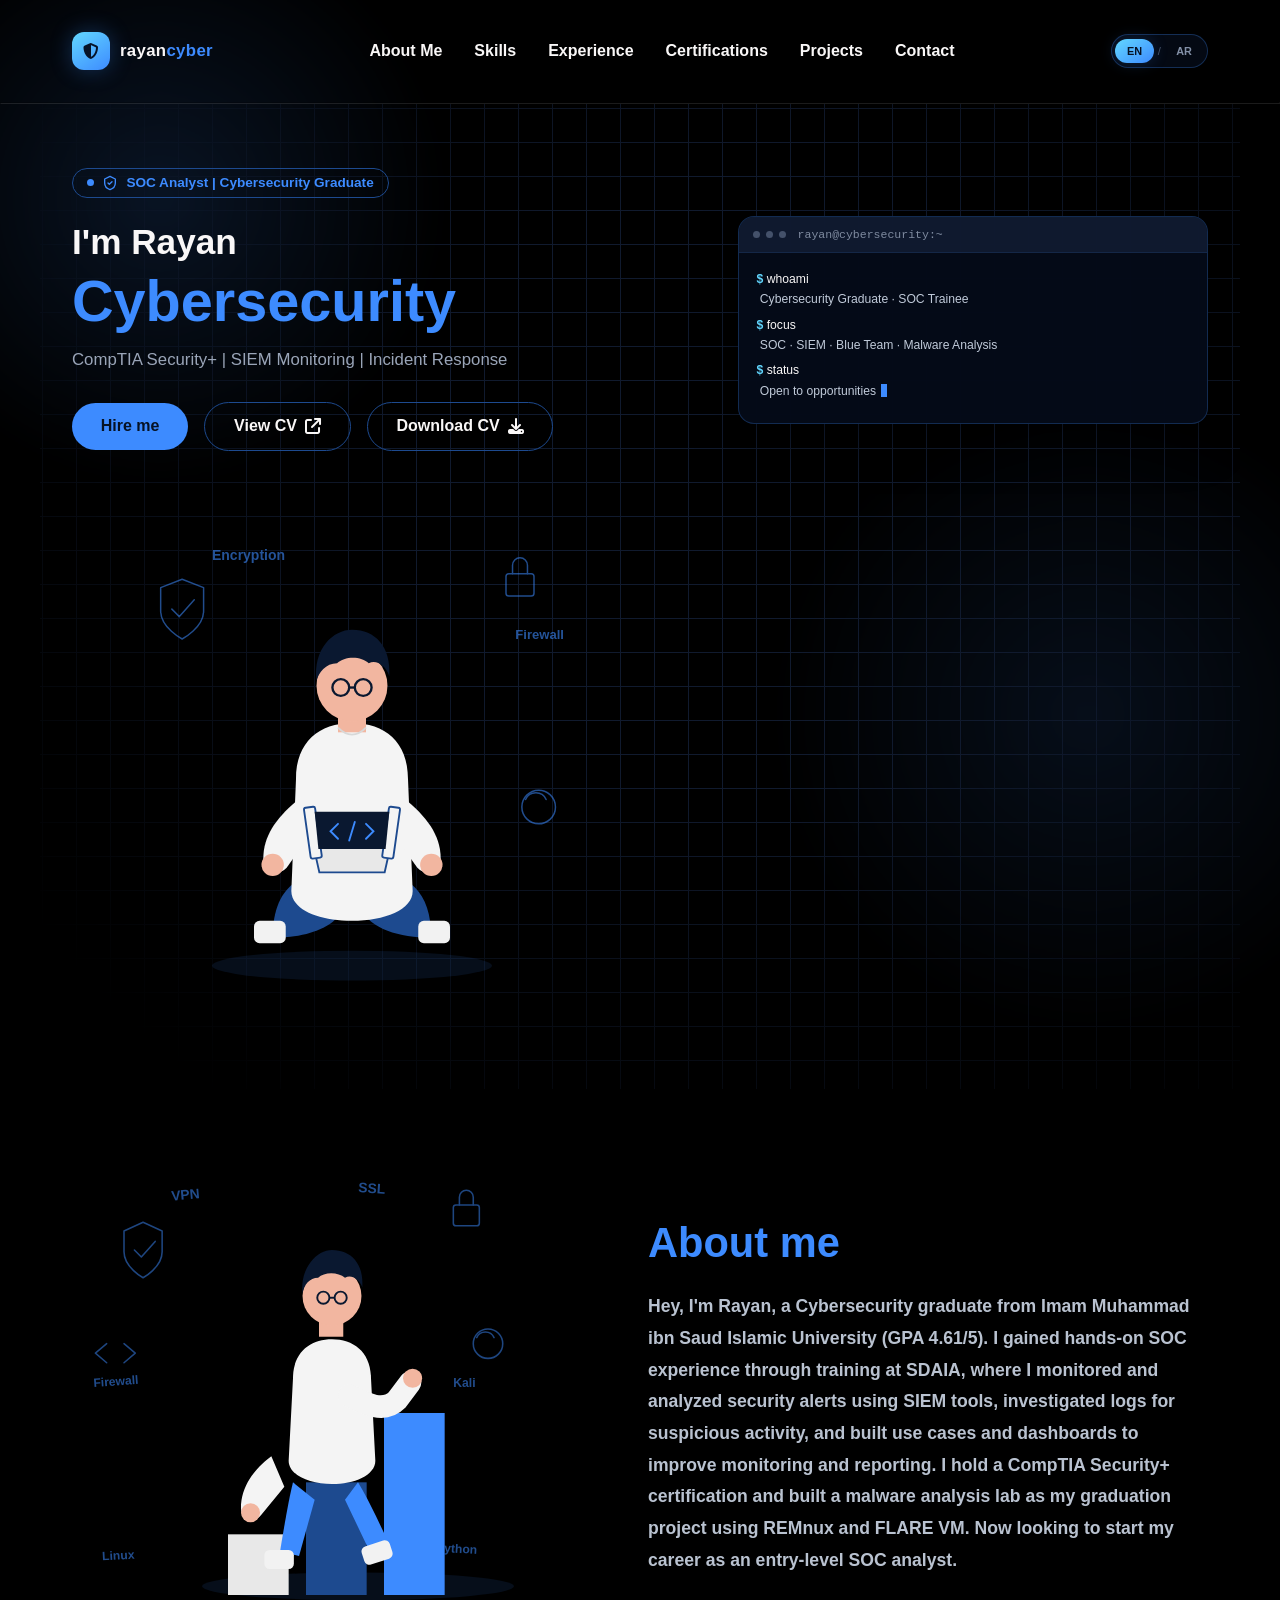
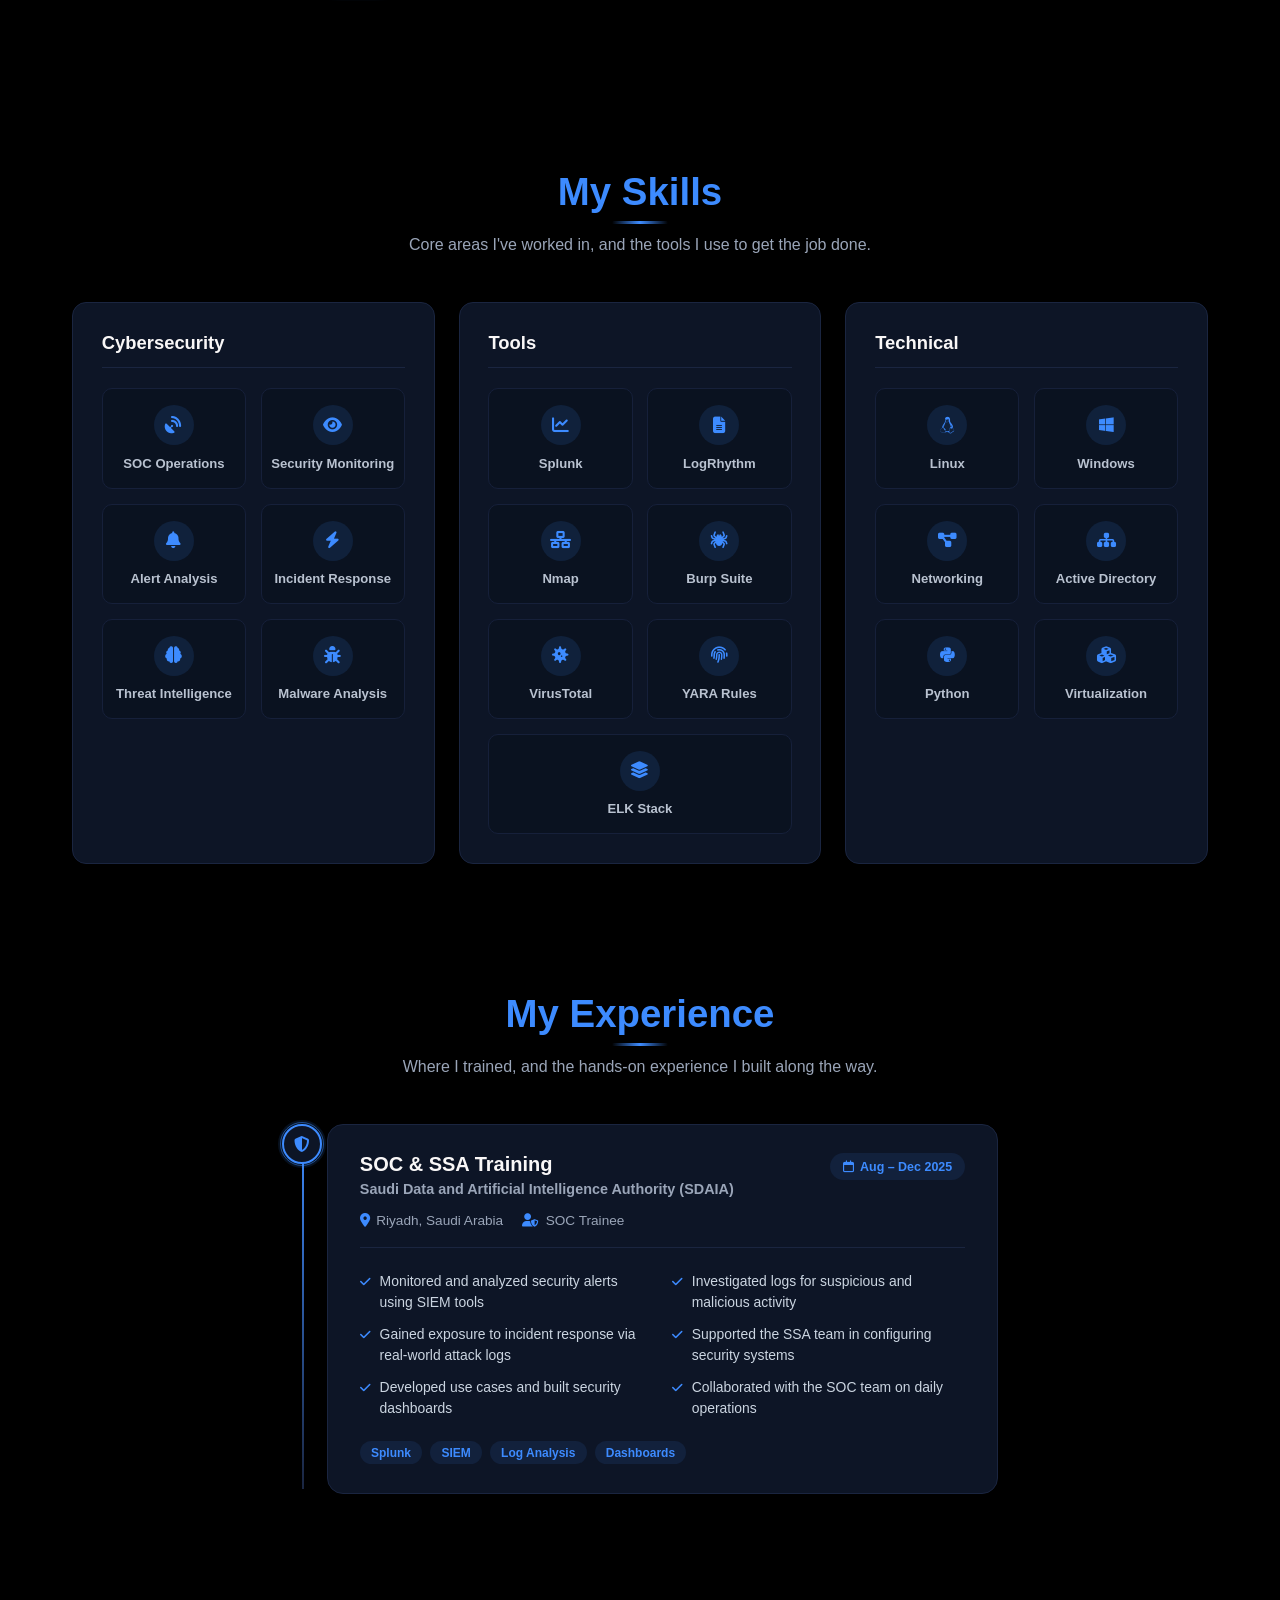
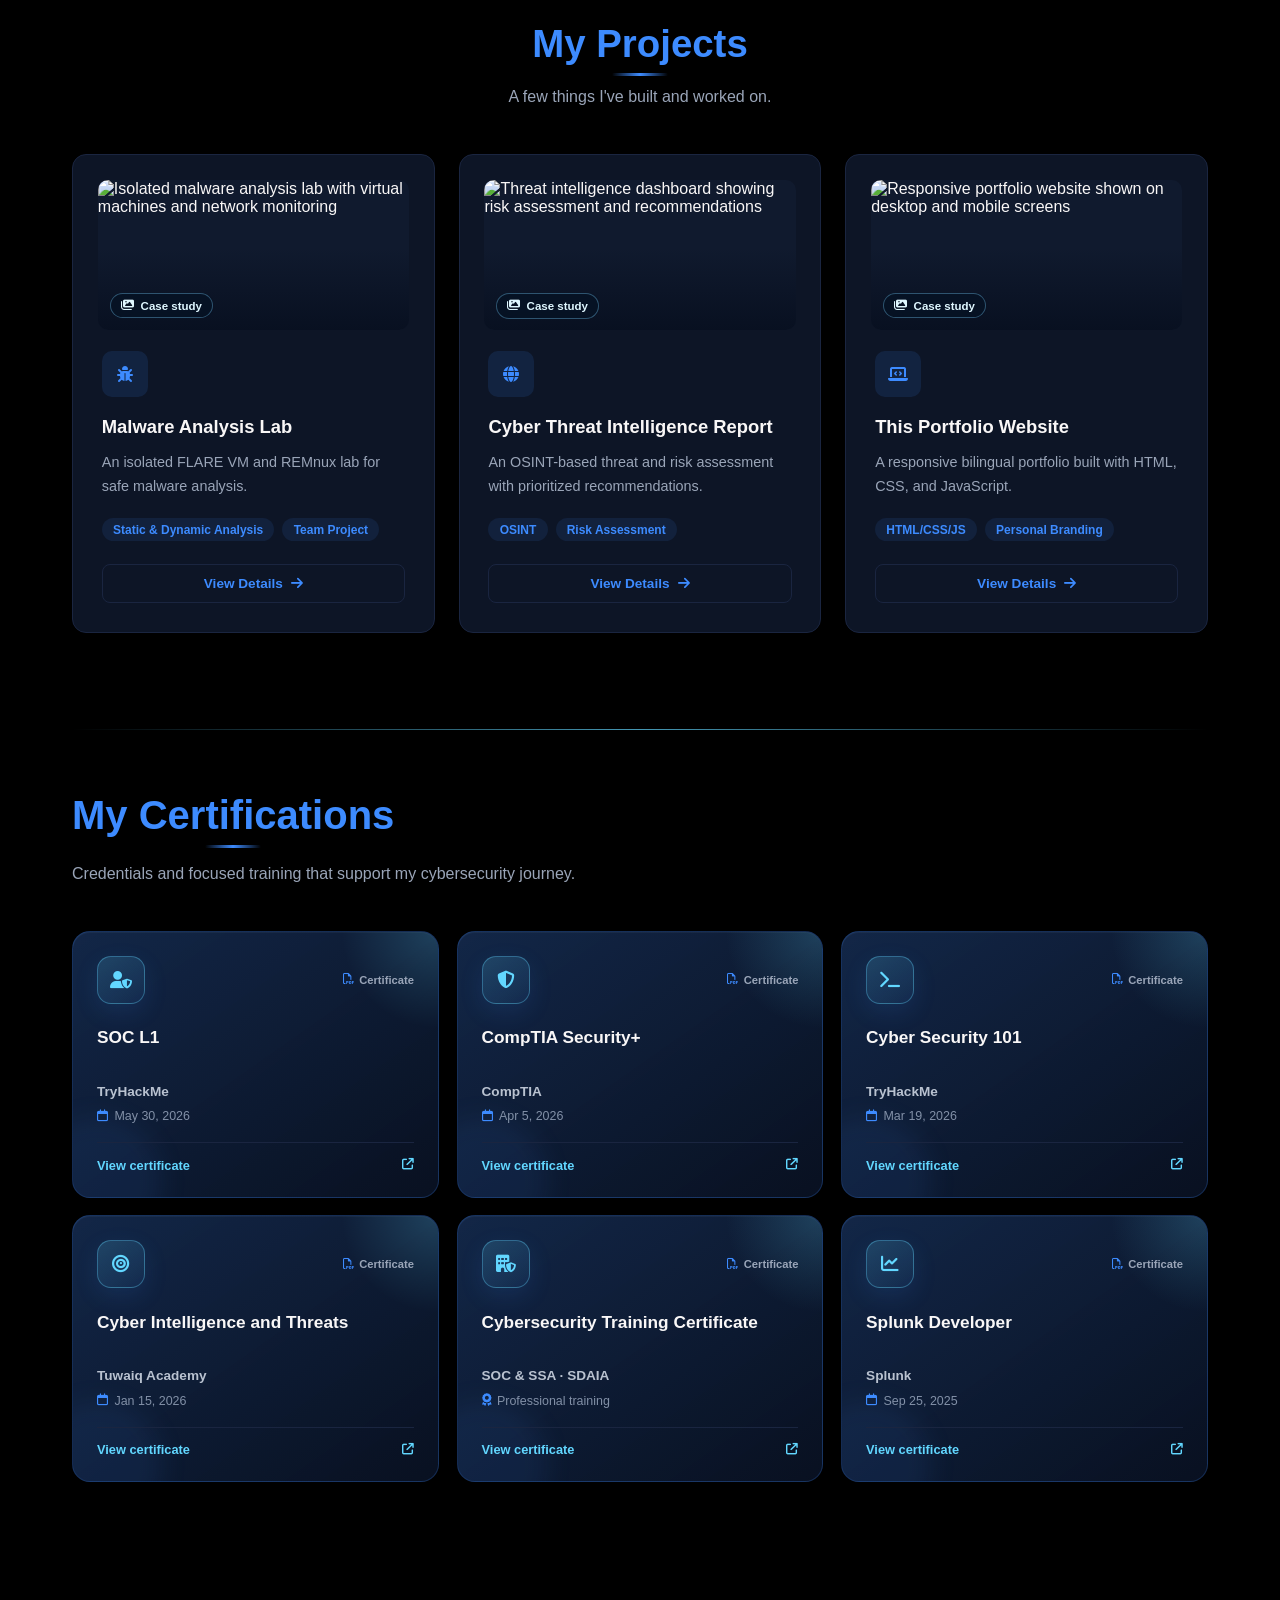
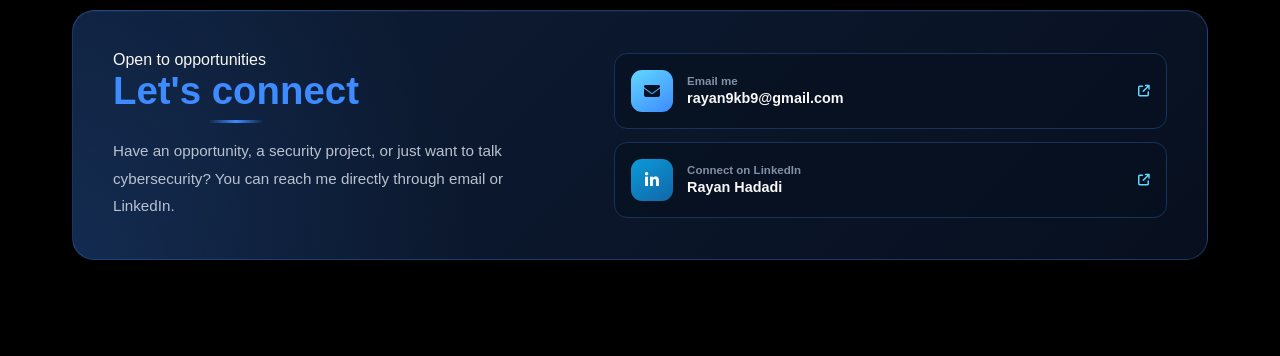
==== commit f20f17ef: "Revise project details and improve accessibility Updated project descriptions and images in the port" ====
--- a/index.html
+++ b/index.html
@@ -420,12 +420,12 @@
 
             <div class="project-card project-card-featured">
                 <div class="project-card-preview">
-                    <img src="assets/gallery/malware-cover.png" alt="Malware Analysis Lab project cover" loading="lazy">
+                    <img src="assets/projects/malware-lab.svg" alt="Isolated malware analysis lab with virtual machines and network monitoring" loading="lazy">
                     <span class="project-file-badge"><i class="fa-solid fa-images"></i> <span data-i18n="projects.caseStudy">Case study</span></span>
                 </div>
                 <div class="project-icon"><i class="fa-solid fa-bug"></i></div>
                 <h3 class="project-title">Malware Analysis Lab</h3>
-                <p class="project-desc">Graduation project: built an isolated lab to safely detonate and analyze malware samples, then documented the indicators of compromise.</p>
+                <p class="project-desc" data-i18n="projects.malwareSummary">An isolated FLARE VM and REMnux lab for safe malware analysis.</p>
                 <div class="project-tags">
                     <span>Static &amp; Dynamic Analysis</span>
                     <span>Team Project</span>
@@ -435,12 +435,12 @@
 
             <div class="project-card project-card-featured">
                 <div class="project-card-preview">
-                    <img src="assets/gallery/cti-cover.png" alt="Cyber Threat Intelligence Report cover" loading="lazy">
+                    <img src="assets/projects/threat-intelligence.svg" alt="Threat intelligence dashboard showing risk assessment and recommendations" loading="lazy">
                     <span class="project-file-badge"><i class="fa-solid fa-images"></i> <span data-i18n="projects.caseStudy">Case study</span></span>
                 </div>
                 <div class="project-icon"><i class="fa-solid fa-globe"></i></div>
                 <h3 class="project-title">Cyber Threat Intelligence Report</h3>
-                <p class="project-desc">Tuwaiq Academy project: acted as a CTI consulting team producing a full risk assessment for a client considering a job offer abroad.</p>
+                <p class="project-desc" data-i18n="projects.ctiSummary">An OSINT-based threat and risk assessment with prioritized recommendations.</p>
                 <div class="project-tags">
                     <span>OSINT</span>
                     <span>Risk Assessment</span>
@@ -450,12 +450,12 @@
 
             <div class="project-card project-card-featured">
                 <div class="project-card-preview">
-                    <img src="assets/rayan-cyber-hero.png" alt="Rayan cybersecurity portfolio hero" loading="lazy">
+                    <img src="assets/projects/portfolio-site.svg" alt="Responsive portfolio website shown on desktop and mobile screens" loading="lazy">
                     <span class="project-file-badge"><i class="fa-solid fa-images"></i> <span data-i18n="projects.caseStudy">Case study</span></span>
                 </div>
                 <div class="project-icon"><i class="fa-solid fa-laptop-code"></i></div>
                 <h3 class="project-title">This Portfolio Website</h3>
-                <p class="project-desc">My personal portfolio, designed and built from scratch to showcase my skills, experience, and projects in cybersecurity.</p>
+                <p class="project-desc" data-i18n="projects.portfolioSummary">A responsive bilingual portfolio built with HTML, CSS, and JavaScript.</p>
                 <div class="project-tags">
                     <span>HTML/CSS/JS</span>
                     <span>Personal Branding</span>
@@ -482,7 +482,7 @@
                 </div>
                 <h3 class="certification-title">SOC L1</h3>
                 <p class="certification-provider">TryHackMe</p>
-                <p class="certification-date"><i class="fa-regular fa-calendar"></i> May 30, 2026</p>
+                <p class="certification-date"><i class="fa-regular fa-calendar"></i> <span data-i18n="certifications.socDate">May 30, 2026</span></p>
                 <a class="certification-link" href="assets/certificates/soc-l1-tryhackme.pdf" target="_blank" rel="noopener noreferrer">
                     View certificate <i class="fa-solid fa-arrow-up-right-from-square"></i>
                 </a>
@@ -495,7 +495,7 @@
                 </div>
                 <h3 class="certification-title">CompTIA Security+</h3>
                 <p class="certification-provider">CompTIA</p>
-                <p class="certification-date"><i class="fa-regular fa-calendar"></i> Apr 5, 2026</p>
+                <p class="certification-date"><i class="fa-regular fa-calendar"></i> <span data-i18n="certifications.securityPlusDate">Apr 5, 2026</span></p>
                 <a class="certification-link" href="assets/certificates/comptia-security-plus.pdf" target="_blank" rel="noopener noreferrer">
                     View certificate <i class="fa-solid fa-arrow-up-right-from-square"></i>
                 </a>
@@ -508,7 +508,7 @@
                 </div>
                 <h3 class="certification-title">Cyber Security 101</h3>
                 <p class="certification-provider">TryHackMe</p>
-                <p class="certification-date"><i class="fa-regular fa-calendar"></i> Mar 19, 2026</p>
+                <p class="certification-date"><i class="fa-regular fa-calendar"></i> <span data-i18n="certifications.cyber101Date">Mar 19, 2026</span></p>
                 <a class="certification-link" href="assets/certificates/cyber-security-101-tryhackme.pdf" target="_blank" rel="noopener noreferrer">
                     View certificate <i class="fa-solid fa-arrow-up-right-from-square"></i>
                 </a>
@@ -521,7 +521,7 @@
                 </div>
                 <h3 class="certification-title">Cyber Intelligence and Threats</h3>
                 <p class="certification-provider">Tuwaiq Academy</p>
-                <p class="certification-date"><i class="fa-regular fa-calendar"></i> Jan 15, 2026</p>
+                <p class="certification-date"><i class="fa-regular fa-calendar"></i> <span data-i18n="certifications.ctiDate">Jan 15, 2026</span></p>
                 <a class="certification-link" href="assets/certificates/cyber-intelligence-and-threats-tuwaiq.pdf" target="_blank" rel="noopener noreferrer">
                     View certificate <i class="fa-solid fa-arrow-up-right-from-square"></i>
                 </a>
@@ -547,7 +547,7 @@
                 </div>
                 <h3 class="certification-title">Splunk Developer</h3>
                 <p class="certification-provider">Splunk</p>
-                <p class="certification-date"><i class="fa-regular fa-calendar"></i> Sep 25, 2025</p>
+                <p class="certification-date"><i class="fa-regular fa-calendar"></i> <span data-i18n="certifications.splunkDate">Sep 25, 2025</span></p>
                 <a class="certification-link" href="assets/certificates/splunk-developer.pdf" target="_blank" rel="noopener noreferrer">
                     View certificate <i class="fa-solid fa-arrow-up-right-from-square"></i>
                 </a>
@@ -609,30 +609,24 @@
 
     </main>
 
-    <div class="skill-modal" id="projectModal">
+    <div class="skill-modal" id="projectModal" role="dialog" aria-modal="true" aria-labelledby="projectModalTitle">
         <div class="skill-modal-box project-modal-box">
-            <button class="skill-modal-close" data-close-modal="project">&times;</button>
+            <button class="skill-modal-close" data-close-modal="project" aria-label="Close project details">&times;</button>
             <h3 id="projectModalTitle"></h3>
             <p class="project-modal-subtitle" id="projectModalSubtitle"></p>
             <div class="project-modal-tags" id="projectModalTags"></div>
-            <div class="project-gallery" id="projectGallery" aria-label="Project screenshots"></div>
             <div class="project-actions" id="projectActions"></div>
             <div id="projectModalBody"></div>
         </div>
     </div>
 
-    <div class="skill-modal" id="skillModal">
+    <div class="skill-modal" id="skillModal" role="dialog" aria-modal="true" aria-labelledby="skillModalTitle">
         <div class="skill-modal-box">
-            <button class="skill-modal-close" data-close-modal="skill">&times;</button>
+            <button class="skill-modal-close" data-close-modal="skill" aria-label="Close skill details">&times;</button>
             <h3 id="skillModalTitle"></h3>
             <p id="skillModalDesc"></p>
         </div>
     </div>
-    <div class="image-preview" id="imagePreview" role="dialog" aria-modal="true" aria-label="Expanded project image">
-        <button class="image-preview-close" data-close-modal="image" aria-label="Close image preview">&times;</button>
-        <img id="imagePreviewImage" src="" alt="">
-    </div>
-
     <button class="back-to-top" id="backToTop" aria-label="Back to top">
         <i class="fa-solid fa-arrow-up"></i>
     </button>
@@ -640,4 +634,4 @@
     <script src="script.js"></script>
 
 </body>
-</html>+</html>
